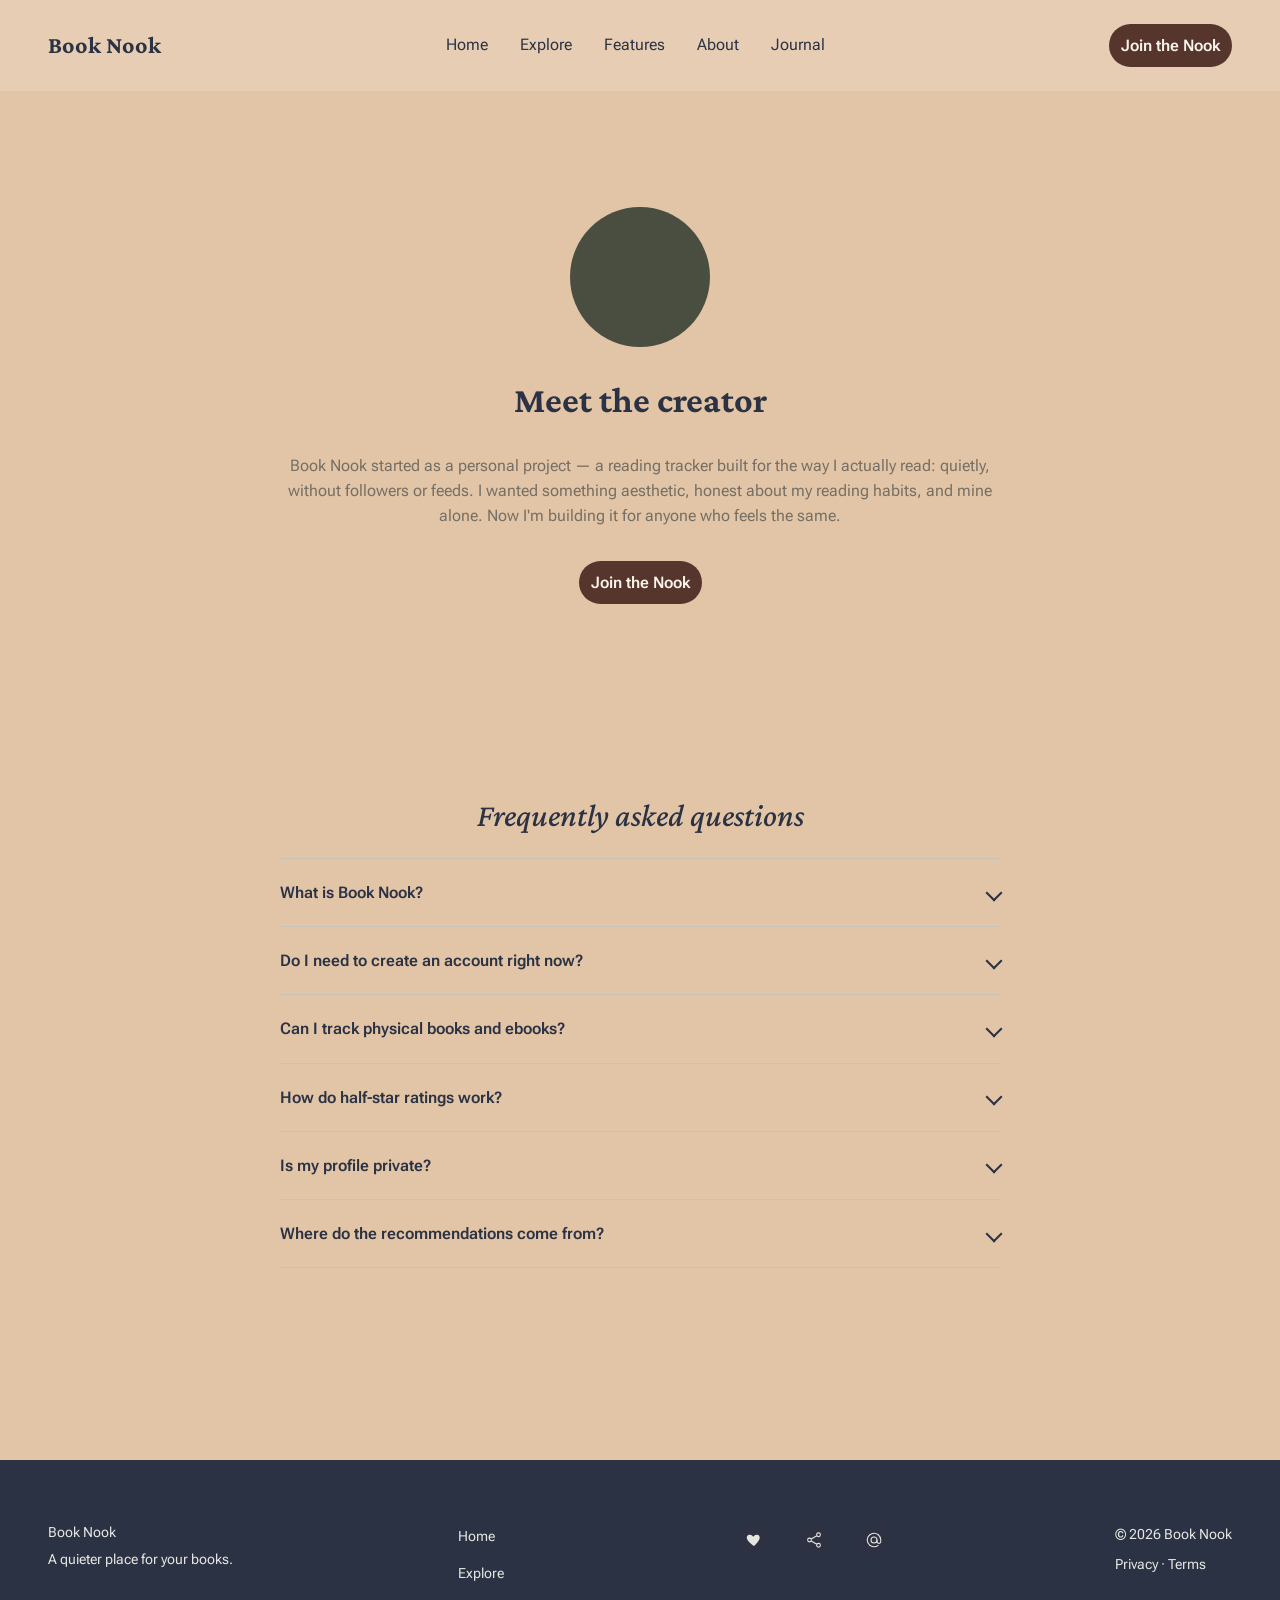
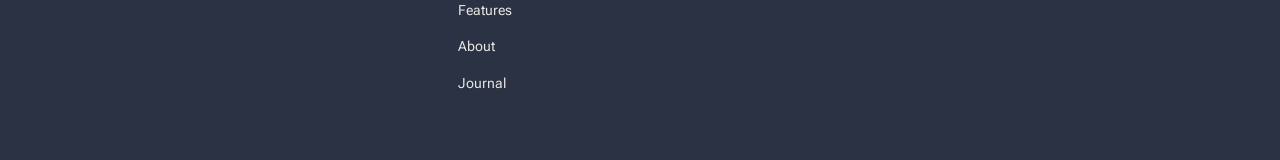
==== about.html @ 76930f0f "PEC 5: FAQ accordion on About page Single-open accordion (role via aria-expanded/aria-controls, togg" ====
<!DOCTYPE html>
<html lang="en">
<head>
    <meta charset="UTF-8">
    <meta name="viewport" content="width=device-width, initial-scale=1.0">
    <title>About | Book Nook</title>
    <meta name="description" content="Meet the creator behind Book Nook — a quiet, honest reading tracker built for readers who want their shelf without the followers or feeds.">
    <link rel="icon" href="assets/favicon-32.png" sizes="32x32" type="image/png">
    <link rel="icon" href="assets/favicon-16.png" sizes="16x16" type="image/png">
    <link rel="icon" href="assets/favicon.svg" type="image/svg+xml">
    <link rel="apple-touch-icon" href="assets/apple-touch-icon.png">
    <meta property="og:title" content="About">
    <meta property="og:description" content="Meet the creator behind Book Nook — a quiet, honest reading tracker built for readers who want their shelf without the followers or feeds.">
    <meta property="og:image" content="https://book-nook.example/assets/og-image.png">
    <meta property="og:url" content="https://book-nook.example/about.html">
    <meta property="og:type" content="website">
    <meta property="og:site_name" content="Book Nook">
    <meta name="twitter:card" content="summary_large_image">
    <link rel="preconnect" href="https://fonts.googleapis.com">
    <link rel="preconnect" href="https://fonts.gstatic.com" crossorigin>
    <link href="https://fonts.googleapis.com/css2?family=Crimson+Pro:ital,wght@0,200..900;1,200..900&family=Roboto+Flex:opsz,wght,XOPQ,XTRA,YOPQ,YTDE,YTFI,YTLC,YTUC@8..144,100..1000,96,468,79,-203,738,514,712&display=swap" rel="stylesheet">
    <link rel="stylesheet" href="css/variables.css">
    <link rel="stylesheet" href="css/base.css">
    <link rel="stylesheet" href="css/components.css">
    <link rel="stylesheet" href="css/layout.css">

</head>
<body>
    <header>
        <nav class="header__nav">
            <a href="index.html" class="logo">Book Nook</a>
            <ul class="nav__links" id="nav-links">
                <li><a href="index.html">Home</a></li>
                <li><a href="explore.html">Explore</a></li>
                <li><a href="features.html">Features</a></li>
                <li><a href="about.html">About</a></li>
                <li><a href="journal.html">Journal</a></li>
            </ul>
            <a href="waitlist.html" class="btn btn--primary">Join the Nook</a>
            <button class="nav__toggle" id="nav-toggle" aria-label="Toggle navigation menu" aria-expanded="false" aria-controls="nav-links"></button>
        </nav>
    </header>
    <main>
        <section class="page-section meet-creator">
            <div class="meet-creator__photo"></div>
            <h1 class="meet-creator__heading">Meet the creator</h1>
            <p class="meet-creator__bio">Book Nook started as a personal project — a reading tracker built for the way I actually read: quietly, without followers or feeds. I wanted something aesthetic, honest about my reading habits, and mine alone. Now I'm building it for anyone who feels the same.</p>
            <a href="waitlist.html" class="btn btn--primary">Join the Nook</a>
        </section>

        <section class="page-section faq" aria-labelledby="faq-heading">
            <h2 id="faq-heading" class="faq__heading">Frequently asked questions</h2>
            <div class="faq__list">
                <div class="faq__item">
                    <h3>
                        <button type="button" class="faq__question" id="faq-q1" aria-expanded="false" aria-controls="faq-a1">
                            <span>What is Book Nook?</span>
                            <span class="faq__icon" aria-hidden="true"></span>
                        </button>
                    </h3>
                    <div class="faq__answer" id="faq-a1" role="region" aria-labelledby="faq-q1" hidden>
                        <p>A quiet reading tracker &mdash; a private space to log what you're reading, rate it, and see your habits over time, without followers, feeds, or algorithmic pressure.</p>
                    </div>
                </div>
                <div class="faq__item">
                    <h3>
                        <button type="button" class="faq__question" id="faq-q2" aria-expanded="false" aria-controls="faq-a2">
                            <span>Do I need to create an account right now?</span>
                            <span class="faq__icon" aria-hidden="true"></span>
                        </button>
                    </h3>
                    <div class="faq__answer" id="faq-a2" role="region" aria-labelledby="faq-q2" hidden>
                        <p>Not yet. Book Nook is in early access &mdash; join the waitlist and we'll email you as soon as your spot opens up.</p>
                    </div>
                </div>
                <div class="faq__item">
                    <h3>
                        <button type="button" class="faq__question" id="faq-q3" aria-expanded="false" aria-controls="faq-a3">
                            <span>Can I track physical books and ebooks?</span>
                            <span class="faq__icon" aria-hidden="true"></span>
                        </button>
                    </h3>
                    <div class="faq__answer" id="faq-a3" role="region" aria-labelledby="faq-q3" hidden>
                        <p>Yes. Log anything you're reading &mdash; physical, ebook, or audiobook &mdash; and Book Nook tracks it the same way, with genre breakdowns and visualizations as you go.</p>
                    </div>
                </div>
                <div class="faq__item">
                    <h3>
                        <button type="button" class="faq__question" id="faq-q4" aria-expanded="false" aria-controls="faq-a4">
                            <span>How do half-star ratings work?</span>
                            <span class="faq__icon" aria-hidden="true"></span>
                        </button>
                    </h3>
                    <div class="faq__answer" id="faq-a4" role="region" aria-labelledby="faq-q4" hidden>
                        <p>Instead of rounding a 3.5-star read up or down, Book Nook lets you rate in half-star increments, so your ratings actually reflect how you felt about a book.</p>
                    </div>
                </div>
                <div class="faq__item">
                    <h3>
                        <button type="button" class="faq__question" id="faq-q5" aria-expanded="false" aria-controls="faq-a5">
                            <span>Is my profile private?</span>
                            <span class="faq__icon" aria-hidden="true"></span>
                        </button>
                    </h3>
                    <div class="faq__answer" id="faq-a5" role="region" aria-labelledby="faq-q5" hidden>
                        <p>Yes. Anonymous profiles are the default &mdash; your shelf is yours to keep or share, never public by default.</p>
                    </div>
                </div>
                <div class="faq__item">
                    <h3>
                        <button type="button" class="faq__question" id="faq-q6" aria-expanded="false" aria-controls="faq-a6">
                            <span>Where do the recommendations come from?</span>
                            <span class="faq__icon" aria-hidden="true"></span>
                        </button>
                    </h3>
                    <div class="faq__answer" id="faq-a6" role="region" aria-labelledby="faq-q6" hidden>
                        <p>From your own ratings and genre history, not trending lists or what your friends are reading.</p>
                    </div>
                </div>
            </div>
        </section>
    </main>
    <footer>
        <div class="footer__inner">
        <div class="footer__about">
            <p class="footer__about-title">Book Nook</p>
            <p>A quieter place for your books.</p>
        </div>
        <div class="footer__links">
            <p><a href="index.html">Home</a></p>
            <p><a href="explore.html">Explore</a></p>
            <p><a href="features.html">Features</a></p>
            <p><a href="about.html">About</a></p>
            <p><a href="journal.html">Journal</a></p>
        </div>
        <div class="footer__social">
            <a href="#" class="footer__social-icon footer__social-icon--heart" aria-label="Book Nook on social media"></a>
            <a href="#" class="footer__social-icon footer__social-icon--share" aria-label="Share Book Nook"></a>
            <a href="#" class="footer__social-icon footer__social-icon--at" aria-label="Contact Book Nook"></a>
        </div>
        <div class="footer__legal">
            <p>&copy; 2026 Book Nook</p>
            <p>Privacy &middot; Terms</p>
        </div>
        </div>
    </footer>

    <script src="js/main.js"></script>
</body>
</html>
---- css/variables.css ----
:root {
  /* Book Nook color system */
  --color-dominant: #2A3244;   /* Dress Blues - text / nav / headers / thin banners */
  --color-background: #E2C4A6; /* Apricot Illusion — page background */
  --color-surface: #FBF4EA;    /* Bone — cards / elevated surfaces */
  --color-accent-1: #56352D;   /* Chocolate Fondant — CTA / links / secondary+tertiary buttons */
  --color-gold: #FFC233;       /* Gold — ratings/stars only, never on backgrounds directly */

  /* Header & footer */
  --color-surface-20: rgba(251, 244, 234, 0.2); /* Bone @ 20% — translucent header background over the page */
  --color-aux8: #C8C3BA;                        /* header bottom border */
  --color-aux10: #E6E6E1;                       /* light text + icon color, used only on the dark footer background */

  /* Neutrals & tints (new, for book-card / feature-block) */
  --color-surface-60: rgba(251, 244, 234, 0.6); /* Bone @ 60% opacity */
  --color-aux4: #4A4E41;                        /* book cover placeholder */
  --color-text-muted: #70746B;                  /* muted text — book-card author + feature-block body */
  --color-highlight-body: #756F65;              /* Figma variable "aux4" (type b collection) — NOT the same as --color-aux4 below despite the name collision; used for .highlight card body text and muted body copy under page-intro headings (hero, features-intro, etc.) */

  /* Button system */
  --color-primary-default: var(--color-accent-1);   /* Accent 1 100% — Primary default fill */
  --color-accent-1-80: rgba(86, 53, 45, 0.8);        /* Accent 1 @ 80% — Primary hover fill / Tertiary hover text */
  --color-disabled-fill: #CACCC6;                    /* aux9 — disabled fill, all variants */
  --color-disabled-text: #938C81;                    /* aux5 — disabled text, all variants */
  --color-primary-active: rgba(42, 50, 68, 0.8);     /* Dominant @ 80% — Primary active fill */
  --color-secondary-active: rgba(42, 50, 68, 0.2);   /* Dominant @ 20% — Secondary active tint */
  --color-secondary-hover: rgba(86, 53, 45, 0.1);    /* Accent 1 @ 10% — Secondary hover tint */
  --color-secondary-disabled: #B8B4AD;               /* aux7 — Secondary disabled border; also reused for the waitlist email-input border and the confirmation ticket's dashed divider */

  /* Status colors (PEC 5) — checked against both Apricot (#E2C4A6) and
     Bone (#FBF4EA), the two surfaces error/success text can appear on.
     Both clear 4.5:1 body-text contrast. */
  --color-error: #8a2f1c;   /* 5.06:1 on Apricot, 7.67:1 on Bone */
  --color-success: #2f5d3a; /* 4.61:1 on Apricot, 7.00:1 on Bone */

  /* Typography — Font families */
  --font-heading: 'Crimson Pro', serif;
  --font-body: 'Roboto Flex', sans-serif;

  /* Typography — Font sizes (converted to rem: 16px base) */
  --fs-h1: 2.25rem;   /* 36px */
  --fs-h2: 2rem;      /* 32px */
  --fs-h3: 1.5rem;    /* 24px */
  --fs-h4: 1.25rem;   /* 20px */
  --fs-body-1: 1rem;  /* 16px */
  --fs-body-2: 1rem;  /* 16px */

  /* Typography — Font weights */
  --fw-bold: 700;      /* H1, H3 */
  --fw-extrabold: 800; /* H4 */
  --fw-medium: 500;    /* H2 (italic) */
  --fw-regular: 400;   /* Body 1 */
  --fw-semibold: 600;  /* Body 2 */

  /* Typography — Line heights (unitless) */
  --lh-display: 1.2;
  --lh-body: 1.55;

  /* Spacing tokens (based on 4px/8px grid) */
  --space-xxs: 0.25rem;  /* 4px */
  --space-xs: 0.5rem;    /* 8px */
  --space-sm: 0.75rem;   /* 12px */
  --space-base: 1rem;    /* 16px */
  --space-sm-plus: 1.25rem; /* 20px */
  --space-md: 1.5rem;    /* 24px */
  --space-md-plus: 1.75rem; /* 28px */
  --space-lg-sm: 2rem;   /* 32px */
  --space-lg-offset: 2.5rem; /* 40px */
  --space-lg: 3rem;      /* 48px */
  --space-lg-plus: 3.5rem; /* 56px */
  --space-xl-sm: 4rem;   /* 64px */
  --space-xl: 6rem;      /* 96px */
  --space-xxl: 8rem;     /* 128px */

  /* Sticky header's rendered height, for scroll-margin-top on anchor targets
     (Features page). Header's vertical padding is a constant 2x1.5rem
     everywhere; the tallest content row is the "Join the Nook" button on
     desktop/tablet (~88px) vs. the hamburger icon on mobile (~80px) --
     rounded up to the larger case so mobile gets a few harmless extra px
     of margin instead of any risk of a heading landing under the header. */
  --header-height: 5.625rem; /* 90px */

  /* Font sizes for specific use cases (not part of the heading/body scale) */
  --fs-small: 0.875rem;  /* 14px — used in footer, queue badge */
  --fs-micro: 0.8125rem; /* 13px — confirmation code */

  /* Effects */
  --shadow-card: 0 0.5rem 0.75rem rgba(0, 0, 0, 0.14); /* book-card drop shadow */
  --color-overlay-scrim: rgba(0, 0, 0, 0.2); /* mobile nav dropdown backdrop */

  /* Border radius scale — these were used throughout components.css via
     var(--radius-*) but never actually defined here, so every one of
     those elements was rendering with 0 border-radius (square corners)
     instead of rounded. Values recovered from the original px scale
     (8/10/12/16/24px) noted in the corrections checklist and confirmed
     against the .highlights build notes (10px icon, 12px card). */
  --radius-sm: 0.5rem;   /* 8px — book-card__cover */
  --radius-base: 0.625rem; /* 10px — highlight icon */
  --radius-md: 0.75rem;  /* 12px — book-card, highlight card */
  --radius-lg: 1.5rem;   /* 24px — buttons, feature-block image, ticket */
}
---- css/base.css ----
/* Smooth-scrolls to #anchor targets (Features page nav buttons) instead of
   jumping instantly. Left unconditional rather than guarded behind
   prefers-reduced-motion -- same deliberate decision as skipping the
   reduced-motion reset in Phase 0. */
html {
  scroll-behavior: smooth;
}

* {
  box-sizing: border-box; /* padding + border count INSIDE the width you set, not added on top */
  margin: 0;
  padding: 0;
}

/* strip the browser's default bullet + indentation */
ul {
  list-style: none;
}

/* Links inherit color/font instead of the browser default */
a {
  color: inherit;
  text-decoration: none;
}

/* <button> elements (nav__toggle, Join the Nook, mood chips,
   book ratings) lose their native OS chrome */
button {
  font: inherit;
  color: inherit;
  background: none;
  border: none;
  cursor: pointer;
}

/* Images never overflow their container */
img {
  max-width: 100%;
  display: block;
}

/* Visually hides an element while keeping it readable to screen readers —
   used for form <label>s that Figma shows only as an input placeholder. */
.sr-only {
  position: absolute;
  width: 0.0625rem;
  height: 0.0625rem;
  padding: 0;
  margin: -0.0625rem;
  overflow: hidden;
  clip: rect(0, 0, 0, 0);
  white-space: nowrap;
  border: 0;
}

/* BODY DEFAULTS
   Sets the page-wide font, colors, and line
   spacing that everything else inherits */
body {
  font-family: var(--font-body);
  background-color: var(--color-background);
  color: var(--color-dominant);
  line-height: var(--lh-body);
}

/* TYPE SCALE - headings
   Crimson Pro across all headings, with each
   level's own size/weight from variables.css */
h1, h2, h3, h4 {
  font-family: var(--font-heading);
  line-height: var(--lh-display);
}

h1 {
  /* clamp() scales smoothly with viewport instead of jumping at a
     breakpoint: 1.75rem floor on small phones, var(--fs-h1) (2.25rem)
     ceiling from ~720px up, linear in between via 5vw. */
  font-size: clamp(1.75rem, 5vw, var(--fs-h1));
  font-weight: var(--fw-bold);
}

h2 {
  font-size: clamp(1.5rem, 4.5vw, var(--fs-h2));
  font-weight: var(--fw-medium);
  font-style: italic;
}

h3 {
  font-size: var(--fs-h3);
  font-weight: var(--fw-bold);
}

h4 {
  font-size: var(--fs-h4);
  font-weight: var(--fw-extrabold);
}

/* TYPE SCALE - body text  */
p {
  font-size: var(--fs-body-1);
  font-weight: var(--fw-regular);
}
---- css/components.css ----
/*
   BUTTON SYSTEM
   Three variants — primary, secondary, tertiary — each with 5 states:
   default, hover, active, focus-visible, disabled */

.btn {
  display: inline-flex; /* button only takes up as much horizontal space as its content needs, instead of stretching */
  align-items: center;
  justify-content: center;
  padding: 0.625rem;
  border-radius: var(--radius-lg);
  border: 2px solid transparent; /* button's total size doesn't change drastically */
  font-family: var(--font-body);
  font-size: var(--fs-body-2);
  font-weight: var(--fw-semibold);
  line-height: normal;
  cursor: pointer;
  transition: background-color 0.15s ease, border-color 0.15s ease, color 0.15s ease; /* animate smoothly the state change of buttons */
  text-decoration: none;
  white-space: nowrap;
}

.btn--primary {
  background-color: var(--color-primary-default);
  color: var(--color-surface);
}

.btn--primary:hover {
  background-color: var(--color-accent-1-80);
}

.btn--primary:active {
  background-color: var(--color-primary-active);
  border-width: 0.1875rem;
  border-color: var(--color-dominant);
}

.btn--primary:focus-visible {
  background-color: var(--color-primary-default);
  border-width: 0.1875rem;
  border-color: var(--color-dominant);
  outline: none;
}

.btn--primary:disabled,
.btn--primary[aria-disabled="true"] {
  background-color: var(--color-disabled-fill);
  color: var(--color-disabled-text);
  cursor: not-allowed;
}

.btn--secondary {
  background-color: transparent;
  border-color: var(--color-accent-1);
  color: var(--color-accent-1);
}

.btn--secondary:hover {
  background-color: var(--color-secondary-hover);
  border-color: var(--color-accent-1);
}

.btn--secondary:active {
  background-color: var(--color-secondary-active);
  border-color: var(--color-dominant);
  color: var(--color-dominant);
}

.btn--secondary:focus-visible {
  background-color: transparent;
  border-width: 0.1875rem;
  border-color: var(--color-dominant);
  outline: none;
}

.btn--secondary:disabled,
.btn--secondary[aria-disabled="true"] {
  background-color: transparent;
  border-color: var(--color-secondary-disabled);
  color: var(--color-disabled-text);
  cursor: not-allowed;
}

.btn--tertiary {
  background-color: transparent;
  border-color: transparent;
  color: var(--color-accent-1);
  text-decoration: none;
}

.btn--tertiary:hover {
  color: var(--color-accent-1-80);
  text-decoration: underline;
}

.btn--tertiary:active {
  color: var(--color-dominant);
  text-decoration: none;
}

.btn--tertiary:focus-visible {
  border-width: 0.1875rem;
  border-color: var(--color-dominant);
  color: var(--color-dominant);
  outline: none;
}

.btn--tertiary:disabled,
.btn--tertiary[aria-disabled="true"] {
  color: var(--color-disabled-text);
  cursor: not-allowed;
}

/* BOOK CARD
   Reused as-is on Home's Popular Books row and all three
   Explore rows — cover, title, author, star rating. */

.book-card {
  display: flex;
  flex-direction: column;
  align-items: center;
  gap: var(--space-sm);
  width: 100%;
  max-width: 18.75rem; /* corrected 2026-09-20 — was a 200px placeholder; the real Figma Book Card is 300px (18.75rem) wide */
  padding: var(--space-base);
  background-color: var(--color-surface-60);
  border-radius: var(--radius-md);
  box-shadow: var(--shadow-card);
}

/* Same specificity fix as .confirmation-panel[hidden] / .signup__panel[hidden]:
   a bare [hidden] loses to this class's display:flex rule on its own, so the
   attribute is combined with the class to win the tie. */
.book-card[hidden] {
  display: none;
}

.book-card__cover {
  width: 100%;
  aspect-ratio: 2 / 3; /* standard book-cover proportions; the real covers are ~0.63-0.66 width:height, so this crops almost nothing */
  border-radius: var(--radius-sm);
  background-color: var(--color-aux4);
  overflow: hidden;
}

.book-card__cover img {
  width: 100%;
  height: 100%;
  object-fit: cover;
  display: block;
}

.book-card__title {
  font-family: var(--font-body);
  font-size: var(--fs-body-1);
  font-weight: var(--fw-semibold);
  line-height: 1.375;
  color: var(--color-dominant);
  text-align: center;
  width: 100%;
}

.book-card__author {
  font-family: var(--font-body);
  font-size: var(--fs-small);
  font-weight: var(--fw-regular);
  line-height: 1.25;
  color: var(--color-text-muted);
  text-align: center;
  width: 100%;
}

.book-card__rating {
  display: flex;
  gap: 0.1875rem;
}

.star {
  display: inline-block;
  width: 1.375rem;
  height: 1.3125rem;
  background-repeat: no-repeat;
  background-size: 1.375rem 1.3125rem;
}

.star--full {
  background-image: url("../assets/icons/star.svg");
}

.star--half {
  background-image: url("../assets/icons/half_star.svg");
}

.star--empty {
  background-image: url("../assets/icons/empty_star.svg");
}

/* FEATURE BLOCK
   Features page only — 4 full-width instances that alternate
   image-left/text-right, then text-left/image-right. Markup
   order never changes; feature-block--reverse (on blocks 2 & 4
   in features.html) flips the visual order purely in CSS. */

.feature-block {
  display: flex;
  align-items: center;
  justify-content: space-between;
  padding: var(--space-lg);
  scroll-margin-top: var(--header-height); /* keeps the heading clear of the
    sticky header when an anchor-button jump lands here */
}

.feature-block--reverse {
  flex-direction: row-reverse;
}

.feature-block__media {
  background-color: var(--color-disabled-text);
  border-radius: var(--radius-lg);
  aspect-ratio: 14 / 9;
  flex: 1 1 0;
  max-width: 35rem;
  background-repeat: no-repeat;
  background-position: center;
  background-size: 6rem 6rem;
}

/* Placeholder illustrations, matched to each block's position in
   features.html (order: Genre Tracking, Half-Star Ratings, Anonymous
   Profiles, Recommendations) — not final art, see icon note above */
#genre-tracking .feature-block__media { background-image: url("../assets/icons/feature-genre-tracking.svg"); }
#half-star-ratings .feature-block__media { background-image: url("../assets/icons/feature-half-star.svg"); }
#anonymous-profiles .feature-block__media { background-image: url("../assets/icons/feature-anonymous.svg"); }
#recommendations .feature-block__media { background-image: url("../assets/icons/feature-recommendations.svg"); }

.feature-block__text {
  display: flex;
  flex-direction: column;
  justify-content: center;
  gap: var(--space-base);
  flex: 1 1 0;
  max-width: 35rem;
}

.feature-block__text p {
  color: var(--color-text-muted);
}


/* HIGHLIGHTS
   Home only — "What makes Book Nook different" heading + 4
   feature-card-compact cards, laid out as a 4-column grid matching
   the live Figma feature-cards-section/feature-cards-row exactly
   (318px cards, 24px column gap, 32px row gap, Surface@20% fill,
   48px Accent-1 icon placeholder, 12px radius). */

.highlights {
  display: grid;
  grid-template-columns: repeat(4, 1fr);
  column-gap: var(--space-md);
  row-gap: var(--space-lg-sm);
}

.highlights__heading {
  grid-column: 1 / -1;
  font-size: var(--fs-h3);
  font-weight: var(--fw-bold);
  font-style: normal; /* base.css makes h2 italic + 32px by default — Figma's heading here is 24px, bold, not italic */
  text-align: center;
}

.highlight {
  display: flex;
  flex-direction: column;
  gap: var(--space-sm);
  padding: var(--space-md) 1.25rem;
  background-color: var(--color-surface-20);
  border-radius: var(--radius-md);
  min-width: 0; /* grid items default to min-width:auto, which refuses to
                   shrink below the content's intrinsic width — with real
                   text inside, whichever card's content is widest forces
                   its whole column past its 1fr share, causing uneven
                   column widths and horizontal overflow of the grid */
}

.highlight__icon {
  width: 3rem;
  height: 3rem;
  border-radius: var(--radius-base);
  background-color: var(--color-accent-1);
  background-repeat: no-repeat;
  background-position: center;
  background-size: 1.5rem 1.5rem;
}

/* Placeholder line-icons (simple stand-ins, not final art) — see
   Nicolle's 2026-09-26 decision to defer real assets */
.highlight__icon--half-star   { background-image: url("../assets/icons/icon-half-star.svg"); }
.highlight__icon--anonymous   { background-image: url("../assets/icons/icon-anonymous.svg"); }
.highlight__icon--genre-tracking { background-image: url("../assets/icons/icon-genre-tracking.svg"); }
.highlight__icon--recommendations { background-image: url("../assets/icons/icon-recommendations.svg"); }

.highlight__body {
  display: flex;
  flex-direction: column;
  gap: var(--space-sm);
}

.highlight__title {
  font-family: var(--font-body);
  font-size: var(--fs-body-1);
  font-weight: var(--fw-semibold);
  font-style: normal;
  line-height: 1.375;
  color: var(--color-dominant);
}

.highlight__text {
  font-size: var(--fs-small);
  line-height: 1.25;
  color: var(--color-highlight-body);
}

/* MOOD CHIP
   Explore page only — a filter chip that behaves like a button
   (default / hover / focus / selected). "Cozy" carries .is-selected
   by default to match Figma's pre-selected state; PEC5 will move that
   class on click. */

.mood-chip {
  display: inline-flex;
  align-items: center;
  justify-content: center;
  padding: 0.625rem 1.125rem;
  border-radius: 50%;
  border: 2px solid transparent;
  background-color: var(--color-secondary-hover);
  color: var(--color-accent-1);
  font-family: var(--font-body);
  font-size: var(--fs-small);
  font-weight: var(--fw-semibold);
  line-height: 1.25;
  cursor: pointer;
  transition: background-color 0.15s ease, color 0.15s ease, border-color 0.15s ease;
}

.mood-chip:hover {
  background-color: var(--color-accent-1-80);
  color: var(--color-surface);
}

.mood-chip:focus-visible {
  outline: none;
  border-color: var(--color-dominant);
}

.mood-chip.is-selected {
  background-color: var(--color-accent-1);
  color: var(--color-surface);
}
---- css/layout.css ----
/* CONTAINER */

.page-section { /* only ever touches top-level page sections */
  width: 100%; /* explicit definite width — without this, the auto side margins below disable
                  flex stretch on this item, .popular's width goes indefinite, and .book-row's
                  grid-template-columns: repeat(auto-fill, ...) collapses to a single column */
  max-width: 90rem;
  margin: 0 auto;
  padding: 0 var(--space-lg);
}


/* HOME HERO INTRO
   Matches Figma's "hero" node — vertical stack, centered, with its own
   breathing room since it's the first section on the page (main's 96px
   gap only applies BETWEEN sections, not above the first one). */

.intro {
  display: flex;
  flex-direction: column;
  align-items: center;
  gap: var(--space-md);
  max-width: 60rem;
  margin: 0 auto;
  padding: var(--space-xl) 0;
  text-align: center;
}

.intro__subtitle {
  color: var(--color-highlight-body);
}

/* FEATURES PAGE INTRO
   Matches Figma's "page-intro" node — same centered-stack pattern as
   .intro, but 32px gap and top padding only (the feature blocks below
   provide their own spacing). */

.features-intro {
  display: flex;
  flex-direction: column;
  align-items: center;
  gap: var(--space-lg-sm);
  max-width: 60rem;
  margin: 0 auto;
  padding-top: var(--space-xl);
  text-align: center;
}

/* FEATURES ANCHOR BUTTONS
   Matches Figma's "anchor-nav" — a row of links, not pill buttons.
   Centered automatically because .features-intro (above) centers its
   flex children, and this div shrinks to fit its own content width. */

.anchor-buttons {
  display: flex;
  justify-content: center;
  gap: var(--space-md-plus);
  flex-wrap: wrap;
  position: sticky;
  top: var(--header-height);
  z-index: 90; /* below the header's 100, so header always wins if they ever overlap during the dock transition */
  transition: transform 250ms ease; /* same speed as header--hidden, so the two bars move as one unit */
  padding-block: var(--space-sm) var(--space-md);
  background-color: var(--color-surface-20);
  backdrop-filter: blur(0.33125rem);
  -webkit-backdrop-filter: blur(0.33125rem);
}

/* Toggled by initHeaderScroll() in main.js in step with header--hidden --
   slides the nav up to close the gap left where the header used to be,
   instead of leaving empty space above it. Desktop widths only, since
   the header itself never hides on mobile. */
.anchor-buttons.is-docked {
  transform: translateY(calc(-1 * var(--header-height)));
}

/* Figma sizes these links at 14px, not the button system's standard
   16px (--fs-body-2). .anchor-button is already a class directly on each
   link (see features.html), so this targets it directly instead of the
   .anchor-buttons .btn--tertiary descendant selector — same effect,
   lower specificity, no risk of overriding .btn--tertiary elsewhere. */
.anchor-button {
  font-size: var(--fs-small);
}

/* Marks whichever feature-block is on screen, per initAnchorNav()'s
   IntersectionObserver. Same filled-pill treatment as .mood-chip.is-selected
   for a consistent "this one's active" language across the site. */
.anchor-button.is-active {
  background-color: var(--color-accent-1);
  color: var(--color-surface);
}

/* EXPLORE — MOOD-BASED BROWSE
   Matches Figma's "mood-based-browse" node — unlike the hero/features
   intros above, this section is left-aligned, not centered; only the
   text inside each mood-chip button is centered (see components.css). */

.mood-browse {
  display: flex;
  flex-direction: column;
  align-items: flex-start;
  gap: var(--space-md);
  padding-top: var(--space-xl);
}

.mood-browse__heading {
  font-size: var(--fs-h3);
  font-style: normal;
}

.mood-browse__list {
  display: flex;
  gap: var(--space-sm);
  flex-wrap: wrap;
}

.mood-browse__hint {
  font-size: var(--fs-small);
  color: var(--color-text-muted);
}

/* ABOUT PAGE
   Matches Figma's "about-content" node — centered single column:
   photo, heading, body copy, CTA — capped narrower than the hero
   sections since this is a single block of prose, not a two-line intro. */

.meet-creator {
  display: flex;
  flex-direction: column;
  align-items: center;
  gap: var(--space-lg-sm);
  max-width: 45rem;
  margin: 0 auto;
  padding: var(--space-xl) 0;
  text-align: center;
}

.meet-creator__heading {
  font-weight: var(--fw-bold);
  font-style: normal; /* base.css makes h2 italic by default — this heading isn't */
}

.meet-creator__bio {
  color: var(--color-highlight-body);
}

.meet-creator__photo {
  width: 8.75rem;
  height: 8.75rem;
  border-radius: 50%;
  background-color: var(--color-aux4);
}

/* ABOUT PAGE — FAQ
   Single-open accordion under the creator bio. Left-aligned unlike
   .meet-creator above it, since this is a list of Q&A pairs, not a
   centered block of prose. No open/close transition — matches the
   deliberate call (Phase 0) to skip a global prefers-reduced-motion
   reset rather than adding one animated component that's the only
   one covered by it. */

.faq {
  display: flex;
  flex-direction: column;
  gap: var(--space-md);
  max-width: 45rem;
  margin: 0 auto;
  padding: 0 0 var(--space-xxl);
}

.faq__heading {
  text-align: center;
}

.faq__list {
  display: flex;
  flex-direction: column;
  border-top: 1px solid var(--color-aux8);
}

.faq__item {
  border-bottom: 1px solid var(--color-aux8);
}

.faq__question {
  display: flex;
  align-items: center;
  justify-content: space-between;
  gap: var(--space-sm);
  width: 100%;
  padding: var(--space-md) 0;
  text-align: left;
  font-family: var(--font-body);
  font-size: var(--fs-body-1);
  font-weight: var(--fw-semibold);
  color: var(--color-dominant);
}

.faq__question:focus-visible {
  outline: 2px solid var(--color-dominant);
  outline-offset: 2px;
}

.faq__icon {
  flex-shrink: 0;
  width: 0.75rem;
  height: 0.75rem;
  border-right: 2px solid currentColor;
  border-bottom: 2px solid currentColor;
  transform: rotate(45deg); /* closed: chevron pointing down */
}

.faq__question[aria-expanded="true"] .faq__icon {
  transform: rotate(-135deg); /* open: chevron pointing up */
}

.faq__answer {
  padding: 0 0 var(--space-md);
  color: var(--color-highlight-body);
}

/* WAITLIST — SIGN-UP
   Matches Figma's "waitlist-hero" node. */

.signup__panel {
  display: flex;
  flex-direction: column;
  align-items: center;
  gap: var(--space-md);
  max-width: 45rem;
  margin: 0 auto;
  padding: var(--space-xxl) 0;
  text-align: center;
}

/* Same specificity fix as .confirmation-panel[hidden] below: a bare
   [hidden] loses to this class's display:flex on its own. */
.signup__panel[hidden] {
  display: none;
}

.signup__subtitle {
  color: var(--color-highlight-body);
}

.signup__form {
  display: flex;
  align-items: center;
  gap: var(--space-sm);
}

.signup__field {
  display: flex;
  flex-direction: column;
  gap: var(--space-xxs);
}

.signup__input {
  width: 20rem;
  height: 3.5rem;
  padding: 0 var(--space-sm-plus);
  border-radius: 1rem;
  border: 1.5px solid var(--color-secondary-disabled);
  background-color: var(--color-surface);
  font-family: var(--font-body);
  font-size: var(--fs-body-1);
  color: var(--color-dominant);
}

.signup__input::placeholder {
  color: var(--color-highlight-body);
}

.signup__input:focus-visible {
  outline: none;
  border-width: 2px;
  border-color: var(--color-dominant);
}

.signup__input.is-invalid {
  border-color: var(--color-error);
}

.signup__input.is-valid {
  border-color: var(--color-success);
}

.signup__error {
  font-size: var(--fs-small);
  color: var(--color-error);
  text-align: left;
}

/* Collapses to nothing when JS clears the error text, instead of
   leaving an empty paragraph's line-height as a gap under the input. */
.signup__error:empty {
  display: none;
}

/* WAITLIST — CONFIRMATION
   Matches Figma's "ticket-panel" node. Currently a second section on the
   same page as sign-up (see design decision logged 2026-09-21) — PEC5
   will toggle which of the two is visible via JS, no page navigation. */

.confirmation-panel {
  display: flex;
  justify-content: center;
  padding: var(--space-xl) 0;
}

/* [hidden] on its own loses to the .confirmation-panel display:flex rule
   above — same specificity, and author CSS always beats the browser's
   built-in [hidden] { display: none } rule in a tie. Combining the
   attribute with the class (.confirmation-panel[hidden]) makes this
   selector more specific, so it wins and actually hides the section. */
.confirmation-panel[hidden] {
  display: none;
}

.ticket {
  display: flex;
  flex-direction: column;
  align-items: center;
  gap: var(--space-md);
  width: 30rem;
  padding: var(--space-lg) var(--space-lg-offset);
  background-color: var(--color-surface);
  border: 1px solid var(--color-dominant);
  border-radius: var(--radius-lg);
  text-align: center;
}

.ticket__heading {
  font-weight: var(--fw-bold);
  font-style: normal;
}

.ticket__subtitle {
  color: var(--color-highlight-body);
}

.queue-badge {
  display: inline-flex;
  padding: var(--space-xs) var(--space-base);
  border-radius: 50%;
  background-color: var(--color-secondary-hover);
  color: var(--color-accent-1);
  font-family: var(--font-body);
  font-size: var(--fs-small);
  font-weight: var(--fw-semibold);
}

.dashed-divider {
  width: 100%;
  border-top: 1px dashed var(--color-secondary-disabled);
}

.barcode {
  display: flex;
  gap: 0.125rem;
  height: 3rem;
}

.barcode__bar {
  width: 0.125rem;
  height: 100%;
  background-color: var(--color-dominant);
}

.barcode__bar:nth-child(4n+1) { width: 0.1875rem; }
.barcode__bar:nth-child(4n+2) { width: 0.0625rem; }
.barcode__bar:nth-child(4n+3) { width: 0.125rem; }
.barcode__bar:nth-child(4n)   { width: 0.25rem; }

.ticket__code {
  font-size: var(--fs-micro);
  color: var(--color-highlight-body);
}


/* Footer pinned to the bottom of the viewport on short pages
   (e.g. Waitlist Confirmation) */

body {
  display: flex;
  flex-direction: column;
  min-height: 100vh;
}

main {
  flex: 1;
}

/* HEADER
   Translucent, blurred bar */

header {
  position: sticky;
  top: 0;
  z-index: 100;
  transition: transform 250ms ease;
  padding: var(--space-md) var(--space-lg);
  background-color: var(--color-surface-20);
  backdrop-filter: blur(0.33125rem);
  -webkit-backdrop-filter: blur(0.33125rem); /* Safari requires the prefixed version */
  /*border-bottom: 1px solid var(--color-aux8);*/
}

/* Toggled by initHeaderScroll() in main.js, desktop widths only. */
.header--hidden {
  transform: translateY(-100%);
}

.header__nav {
  display: flex;
  align-items: center;
  justify-content: space-between;
  width: 100%; /* same fix as main > section: explicit width so the auto
                  margins below don't disable stretch and leave this
                  indefinite */
  max-width: 90rem;
  margin: 0 auto;
}

.logo {
  font-family: var(--font-heading);
  font-size: 1.5rem;
  font-weight: var(--fw-bold);
  line-height: 1.2;
  color: var(--color-dominant);
}

.nav__links {
  display: flex;
  align-items: center;
  gap: var(--space-lg-sm);
  font-size: var(--fs-body-1);
  font-weight: var(--fw-regular);
  color: var(--color-dominant);
}

.nav__toggle {
  display: none; /* hidden by default — shown at mobile widths via the media query below */
}

/* FOOTER
   Dark 4-column bar: about/tagline — nav links — social — legal */

footer {
  padding: var(--space-xl-sm) var(--space-lg);
  background-color: var(--color-dominant);
  color: var(--color-aux10);
}

/* Background spans full width (footer above); this inner wrapper caps
   and centers the actual content at 90rem, matching main > section and
   header nav so footer columns align with the page content above them
   on screens wider than 1440px. */
.footer__inner {
  display: flex;
  align-items: flex-start;
  justify-content: space-between;
  width: 100%;
  max-width: 90rem;
  margin: 0 auto;
}

.footer__about,
.footer__legal {
  display: flex;
  flex-direction: column;
  gap: var(--space-xs);
}

.footer__about-title {
  font-family: var(--font-heading);
  font-size: 1.5rem;
  font-weight: var(--fw-bold);
  font-style: normal;
  line-height: 1.2;
}

.footer__about p,
.footer__links a,
.footer__legal p {
  font-family: var(--font-body);
  font-size: var(--fs-small);
  font-weight: var(--fw-regular);
}

.footer__links {
  display: flex;
  flex-direction: column;
  gap: var(--space-sm);
}

.footer__social {
  display: flex;
  align-items: center;
  gap: var(--space-md-plus);
}

.footer__social-icon {
  display: flex;
  align-items: center;
  justify-content: center;
  width: 2rem;
  height: 2rem;
  border-radius: 50%;
  background-color: var(--color-secondary-hover);
  background-repeat: no-repeat;
  background-position: center;
  background-size: 1.1rem 1.1rem;
}

/* Placeholder icons (not final art) — see Nicolle's 2026-09-26 decision */
.footer__social-icon--heart { background-image: url("../assets/icons/social-heart.svg"); }
.footer__social-icon--share { background-image: url("../assets/icons/social-share.svg"); }
.footer__social-icon--at    { background-image: url("../assets/icons/social-at.svg"); }


/* ==========================================================================
   SECTION RHYTHM
   96px of vertical breathing room between every top-level section on the
   page — matches the consistent gap Figma uses between Explore's
   mood-based-browse / recent-releases / popular-shelves / user-shelves-cta,
   and between Home's feature-cards-section / popular-books-section. */

main {
  display: flex;
  flex-direction: column;
  gap: var(--space-xl);
  padding-top: var(--space-sm-plus);
  padding-bottom: var(--space-xl-sm);
}

/* ==========================================================================
   EXPLORE / BOOK GRID
   Turns .book-row (Home's "Popular right now" row + all three Explore
   rows) into a responsive grid instead of a fixed layout. Cards are
   300px wide with 48px gaps, matching Figma's Book Row exactly — at
   the 1440px reference width that's 4 columns (4×300 + 3×48 = 1344px,
   the full container width). On narrower screens columns drop to 3,
   2, then 1 automatically — no media queries needed. */

.book-row {
  display: grid;
  width: 100%; /* explicit definite width — .mood-browse is display:flex with
                  align-items: flex-start, which shrink-wraps children instead of
                  stretching them; without this, .book-row has no definite width and
                  grid-template-columns: repeat(auto-fill, ...) collapses to 1 column,
                  same root cause as the main > section fix above but for a flex parent
                  instead of a margin:auto block parent. */
  grid-template-columns: repeat(auto-fill, minmax(18.75rem, 1fr));
  gap: var(--space-lg);
}

/* EXPLORE — RECENT RELEASES / POPULAR SHELVES
   Heading + book-row pattern, reused identically on Home's "Popular
   right now" section below. 24px gap between heading and row —
   corrected 2026-09-27 against the live Figma file (node 117:600/699):
   96px is the gap BETWEEN these sections (already handled by main's
   own 96px gap), not the internal heading-to-row spacing, which
   measures ~24px in Figma — same value .mood-browse already used. */

.recent-releases,
.popular-shelves,
.popular {
  display: flex;
  flex-direction: column;
  gap: var(--space-md); /* 24px */
}

/* EXPLORE — BUILD YOUR OWN SHELVES CTA
   Centered heading + paragraph + button, 20px gap, per Figma
   (Nicolle, 2026-09-26). */

.user-shelves-cta {
  display: flex;
  flex-direction: column;
  align-items: center;
  gap: var(--space-sm-plus); /* 20px */
  text-align: center;
}

/* FEATURES — BOTTOM CTA
   Button centered in the section, 240px side padding, per Figma
   (Nicolle, 2026-09-26). */

.cta {
  display: flex;
  flex-direction: column;
  align-items: center;
  gap: var(--space-md);
  text-align: center;
  padding: 0 15rem; /* 240px */
}

/* JOURNAL
   Blog-style listing -- heading, category filter, and a responsive grid
   of post cards. Structurally mirrors Explore's mood-based-browse
   section (heading, filter row, card grid). */

.journal {
  display: flex;
  flex-direction: column;
  align-items: flex-start;
  gap: var(--space-md);
  padding-top: var(--space-xl);
}

/* Single rounded bar with the active tab as a light pill inside it,
   per Nicolle's reference (2026-09-28) -- not individual chip buttons
   like .mood-chip. Centered independently of .journal's own
   left-aligned heading. */
.category-tabs {
  display: inline-flex;
  align-self: center;
  gap: var(--space-xs);
  padding: var(--space-xs);
  background-color: var(--color-dominant);
  border-radius: 999px;
  max-width: 100%; /* inline-flex otherwise sizes to its content and ignores
    the container, which is what pushed the page wide on narrow screens */
  overflow-x: auto; /* the bar itself scrolls sideways once its 5 tabs don't
    fit, instead of the whole page -- same pattern as category pills on
    Instagram/YouTube; keeps the reference's single-row pill shape intact
    at every width, per Nicolle's decision (2026-09-28) */
  -webkit-overflow-scrolling: touch;
}

.tab {
  display: inline-flex;
  align-items: center;
  justify-content: center;
  flex-shrink: 0; /* keeps each tab at its natural width inside the
    scrollable bar, instead of getting squeezed */
  white-space: nowrap;
  padding: 0.625rem 1.125rem;
  border-radius: 999px;
  border: none;
  background-color: transparent;
  color: var(--color-surface);
  font-family: var(--font-body);
  font-size: var(--fs-small);
  font-weight: var(--fw-semibold);
  cursor: pointer;
}

.tab:hover {
  background-color: rgba(251, 244, 234, 0.15); /* Bone @ 15% -- light tint against the dark bar */
}

.tab:focus-visible {
  outline: 2px solid var(--color-surface); /* the usual dominant-colored ring would be invisible here since dominant IS this bar's own background */
  outline-offset: 2px;
}

.tab.is-selected {
  background-color: var(--color-surface);
  color: var(--color-dominant);
}

.post-grid {
  display: grid;
  width: 100%; /* same auto-fill-collapse fix .book-row needed -- .journal is a flex parent with align-items: flex-start */
  /* min(18.75rem, 100%) instead of a bare 18.75rem -- self-adapts on narrow
     screens without a breakpoint override: once 100% of the available width
     is less than 300px, the column just becomes full-width (one post-card
     per row) instead of forcing a 300px-minimum track that overflows.
     Unlike .book-row's 320px fix, this reads as one column rather than two
     narrow ones, since post-card is text content, not a book cover. */
  grid-template-columns: repeat(auto-fill, minmax(min(18.75rem, 100%), 1fr));
  gap: var(--space-lg);
}

.post-card {
  display: flex;
  flex-direction: column;
  gap: var(--space-xs);
  padding: var(--space-base);
  background-color: var(--color-surface-60);
  border-radius: var(--radius-md);
  box-shadow: var(--shadow-card);
}

/* Same specificity fix as .book-card[hidden] and friends: a bare [hidden]
   loses to this class's own display:flex rule at equal specificity. */
.post-card[hidden] {
  display: none;
}

.post-card__category {
  font-family: var(--font-body);
  font-size: var(--fs-micro);
  font-weight: var(--fw-semibold);
  letter-spacing: 0.05em;
  text-transform: uppercase;
  color: var(--color-accent-1);
}

.post-card__title {
  font-family: var(--font-body);
  font-size: var(--fs-body-1);
  font-weight: var(--fw-semibold);
  line-height: 1.375;
  color: var(--color-dominant);
}

.post-card__date {
  font-family: var(--font-body);
  font-size: var(--fs-small);
  color: var(--color-text-muted);
}

/* HAMBURGER MENU & MOBILE NAVIGATION */

.nav__toggle {
  display: none;
  align-items: center;
  justify-content: center;
  width: 2rem;
  height: 2rem;
  background-image: url('../assets/icons/menu.svg');
  background-size: contain;
  cursor: pointer;
  padding: 0;
  border: none;
  background-repeat: no-repeat;
  background-position: center;
  background-color: transparent;
}

.nav__links {
  display: flex;
  align-items: center;
  gap: var(--space-lg-sm);
  font-size: var(--fs-body-1);
  font-weight: var(--fw-regular);
  color: var(--color-dominant);
}

body::before {
  content: '';
  position: fixed;
  top: 0;
  left: 0;
  right: 0;
  bottom: 0;
  background-color: var(--color-overlay-scrim);
  backdrop-filter: blur(0.25rem);
  -webkit-backdrop-filter: blur(0.25rem);
  z-index: 98;
  display: none;
}

body.is-nav-open::before {
  display: block;
}

/* ========================================================================== */
/* RESPONSIVE MEDIA QUERIES - MOBILE FIRST APPROACH */
/* ========================================================================== */

/* EXTRA SMALL PHONES (≤480px) */
@media (max-width: 480px) {
  .page-section {
    padding: 0 var(--space-md);
  }
  
  header {
    padding: var(--space-md) var(--space-md);
  }
  
  .logo {
    font-size: 1.125rem;
    line-height: 1.3;
  }
  
  main {
    gap: var(--space-md);
    padding-top: var(--space-sm);
    padding-bottom: var(--space-md);
  }
  
  .book-row {
    display: grid;
    width: 100%;
    /* 7.5rem (120px) + 0.75rem (12px) gap: 2*120+12=252px fits inside the
       272px available at 320px (320 - 48px section padding), with 20px
       to spare that 1fr distributes back to the cards. The previous
       8rem/24px-gap combo needed 280px — 8px more than 320px actually has. */
    grid-template-columns: repeat(auto-fit, minmax(7.5rem, 1fr));
    gap: var(--space-sm);
  }
  
  .book-card {
    max-width: 7.5rem;
  }
  
  .highlights {
    grid-template-columns: 1fr;
  }
  
  .feature-block,
  .feature-block--reverse {
    flex-direction: column;
  }
  
  .feature-block > div:first-child {
    aspect-ratio: 14 / 9;
    width: 100%;
    height: auto;
  }
  
  footer {
    padding: var(--space-md);
  }
  
  .footer__inner {
    flex-direction: column;
    gap: var(--space-md);
  }
  
  .signup__form {
    flex-direction: column;
    align-items: stretch;
  }
  
  .signup__input {
    width: 100%;
    max-width: 20rem;
  }
  
  .signup__submit {
    width: 100%;
    max-width: 20rem;
  }
  
  .ticket {
    width: 100%;
    max-width: 30rem;
    padding: var(--space-md);
  }
  
  .intro,
  .features-intro,
  .meet-creator,
  .signup__panel {
    padding: var(--space-md) 0;
  }
}

/* SMALL PHONES & TABLETS (481px - 768px) */
@media (max-width: 768px) {
  .page-section {
    padding: 0 var(--space-lg-sm);
  }
  
  header {
    padding: var(--space-md) var(--space-lg-sm);
  }
  
  header .btn--primary {
    display: none;
  }
  
  .nav__toggle {
    display: flex;
  }
  
  /* .cta's 240px side padding (desktop/Figma spec) would overflow badly
     on mobile — 480px of padding alone exceeds most phone viewports.
     Fall back to the same padding used by main > section elsewhere. */
  .cta {
    padding: 0 var(--space-lg-sm);
  }
  
  .nav__links {
    display: none; /* hidden by default at mobile widths */
    position: fixed;
    top: calc(var(--space-md) * 2 + 2rem);
    right: 0;
    width: max-content;
    flex-direction: column;
    gap: var(--space-md);
    background-color: var(--color-surface-20);
    backdrop-filter: blur(0.625rem);
    -webkit-backdrop-filter: blur(0.625rem);
    border-left: 1px solid var(--color-aux8);
    border-bottom: 1px solid var(--color-aux8);
    padding: var(--space-md);
    z-index: 99;
  }

  /* No !important: JS toggles body.is-nav-open, and this selector's higher
     specificity (1 element + 2 classes = 0,2,1) beats the plain ".nav__links"
     rule above (0,1,0) on its own, so it wins whenever body has the class —
     no !important needed, and it still loses to nothing else in this file
     since nav__links is only styled here and in the desktop (non-media) rule,
     which this media query already outranks by being more specific+later. */
  body.is-nav-open .nav__links {
    display: flex;
  }
  
  .book-row {
    display: grid;
    width: 100%;
    grid-template-columns: repeat(auto-fit, minmax(9rem, 1fr));
    gap: var(--space-lg-sm);
  }
  
  .book-card {
    max-width: 9rem;
  }
  
  .book-card__title {
    font-size: 0.875rem;
  }
  
  .book-card__author {
    font-size: 0.75rem;
  }
  
  .highlights {
    grid-template-columns: repeat(2, 1fr);
    gap: var(--space-md);
  }
  
  .feature-block,
  .feature-block--reverse {
    flex-direction: column;
    gap: var(--space-md);
    padding: var(--space-md);
  }
  
  .feature-block > div:first-child {
    aspect-ratio: 14 / 9;
    height: auto;
    width: 100%;
  }
  
  footer {
    padding: var(--space-lg-sm);
  }
  
  .footer__inner {
    flex-wrap: wrap;
    gap: var(--space-lg);
  }
  
  .footer__links,
  .footer__social {
    flex-direction: row;
  }
  
  .signup__form {
    flex-direction: column;
    gap: var(--space-md);
  }
  
  .signup__input {
    width: 100%;
    max-width: 20rem;
    height: 3.5rem;
  }
  
  .signup__submit {
    width: 100%;
    max-width: 20rem;
  }
  
  .ticket {
    width: 100%;
    max-width: 30rem;
    padding: var(--space-lg-sm);
  }
  
  .intro,
  .features-intro,
  .meet-creator,
  .signup__panel {
    padding: var(--space-lg) var(--space-md);
  }
  
  main {
    gap: var(--space-lg);
    padding-top: var(--space-md);
    padding-bottom: var(--space-md);
  }
}

/* EXTRA SMALL OVERRIDE (≤480px) — Book card sizing only */
@media (max-width: 480px) {
  .book-row {
    grid-template-columns: repeat(auto-fit, minmax(7.5rem, 1fr));
    gap: var(--space-sm);
  }
  
  .book-card {
    max-width: 7.5rem;
  }
}

/* TABLETS & SMALL DESKTOPS (769px - 1024px) */
@media (min-width: 769px) and (max-width: 1024px) {
  .highlights {
    grid-template-columns: repeat(2, 1fr);
  }
  
  .book-row {
    grid-template-columns: repeat(auto-fit, minmax(10rem, 1fr));
  }
  
  .book-card {
    max-width: 10rem;
  }
  
  /* Nav collision fix: logo + 5 links + CTA is ~660px of content against
     ~673px available at 769px (header padding 48px each side) — a ~13px
     margin that breaks under real font rendering. Tighten padding + gap. */
  header {
    padding: var(--space-md) var(--space-lg-sm); /* 24px top/bottom, 32px sides (was 48px) */
  }
  
  .nav__links {
    gap: var(--space-md); /* 24px (was 32px) */
    font-size: var(--fs-small); /* 14px (was 16px) */
  }
  
  .logo {
    font-size: 1.25rem; /* 20px (was 24px) */
  }
}

/* DESKTOP (1025px+) */
@media (min-width: 1025px) {
  .highlights {
    grid-template-columns: repeat(4, 1fr);
  }
  
  .book-row {
    grid-template-columns: repeat(auto-fill, minmax(18.75rem, 1fr));
  }
}
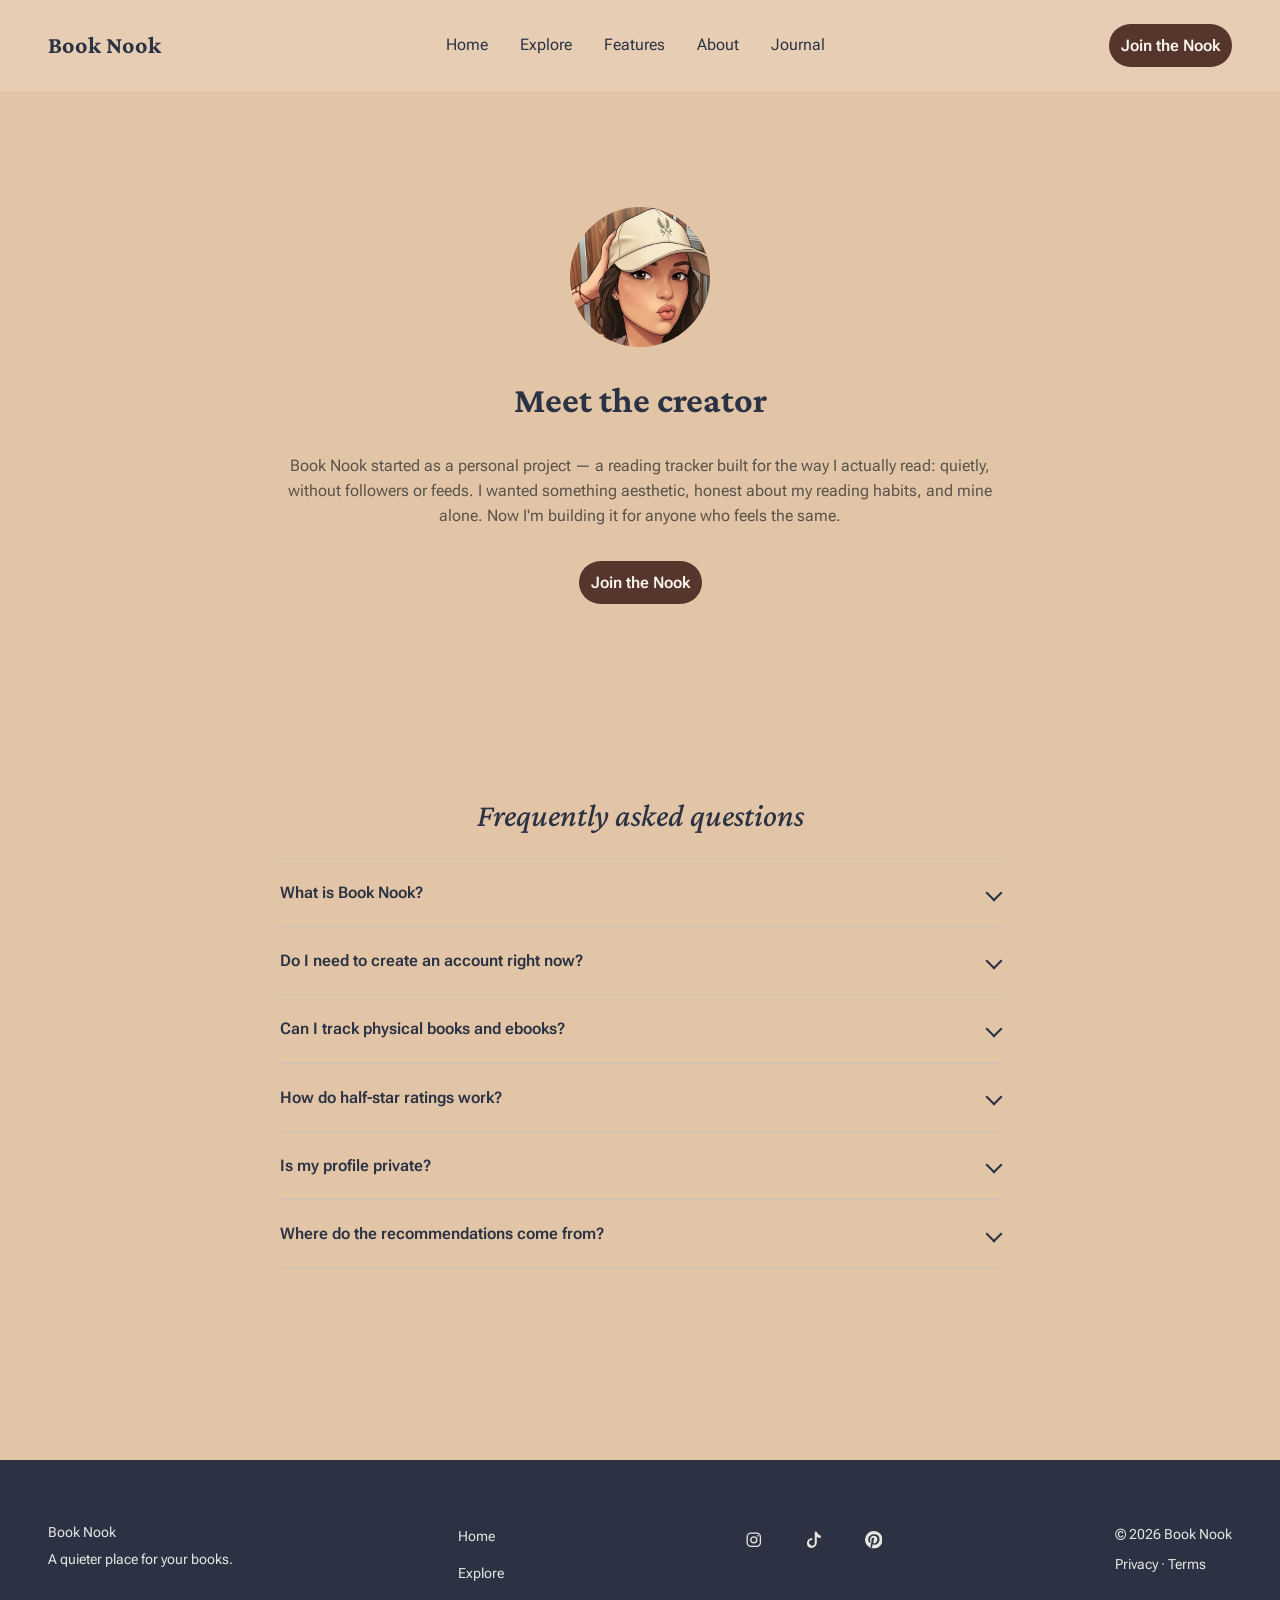
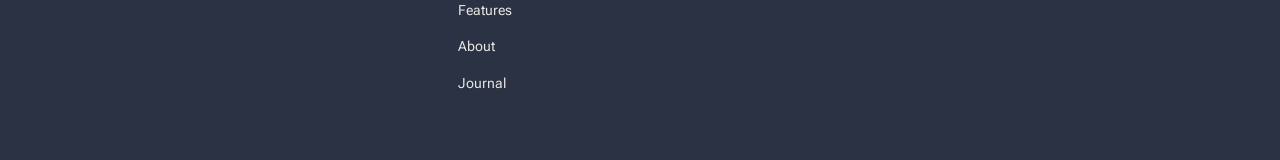
==== commit 5ceed930: "Final audit, Phase 3: images, picture elements, inline SVG sprite - Covers re-exported as -sm (<=300" ====
--- a/about.html
+++ b/about.html
@@ -15,7 +15,10 @@
     <meta property="og:url" content="https://book-nook.example/about.html">
     <meta property="og:type" content="website">
     <meta property="og:site_name" content="Book Nook">
+    <meta property="og:locale" content="en_US">
     <meta name="twitter:card" content="summary_large_image">
+    <meta name="twitter:title" content="About">
+    <meta name="twitter:description" content="Meet the creator behind Book Nook — a quiet, honest reading tracker built for readers who want their shelf without the followers or feeds.">
     <link rel="preconnect" href="https://fonts.googleapis.com">
     <link rel="preconnect" href="https://fonts.gstatic.com" crossorigin>
     <link href="https://fonts.googleapis.com/css2?family=Crimson+Pro:ital,wght@0,200..900;1,200..900&family=Roboto+Flex:opsz,wght,XOPQ,XTRA,YOPQ,YTDE,YTFI,YTLC,YTUC@8..144,100..1000,96,468,79,-203,738,514,712&display=swap" rel="stylesheet">
@@ -26,26 +29,38 @@
 
 </head>
 <body>
+    <svg class="sprite" xmlns="http://www.w3.org/2000/svg" aria-hidden="true" focusable="false">
+        <symbol id="icon-menu" viewBox="0 0 100 100" fill="currentColor"><path d="M50,92.739l43.795-21.356V8.069L51.36,28.763h-1.451L50,92.739z M50,99.294c-0.465,0-0.93-0.104-1.36-0.314L1.743,76.108  C0.678,75.591,0,74.508,0,73.321V3.104c0-1.07,0.551-2.065,1.459-2.633c0.907-0.566,2.044-0.626,3.004-0.156L50,22.522L95.537,0.314  c0.962-0.47,2.099-0.41,3.005,0.156C99.449,1.038,100,2.033,100,3.104v70.218c0,1.187-0.677,2.27-1.741,2.787L51.36,98.979  C50.93,99.189,50.467,99.294,50,99.294"/><path d="M61.619,42.04c-1.149,0-2.254-0.641-2.791-1.743c-0.753-1.541-0.111-3.396,1.428-4.148L81.76,25.66  c1.539-0.751,3.396-0.11,4.148,1.43c0.751,1.54,0.111,3.398-1.429,4.148L62.977,41.728C62.539,41.94,62.074,42.04,61.619,42.04"/><path d="M61.619,58.599c-1.149,0-2.254-0.641-2.791-1.743c-0.753-1.54-0.111-3.396,1.428-4.148L81.76,42.22  c1.539-0.751,3.396-0.111,4.148,1.429c0.751,1.541,0.111,3.399-1.429,4.148L62.977,58.285  C62.539,58.498,62.074,58.599,61.619,58.599"/><path d="M61.619,75.156c-1.149,0-2.254-0.641-2.791-1.743c-0.753-1.54-0.111-3.396,1.428-4.148L81.76,58.779  c1.539-0.752,3.396-0.113,4.148,1.427c0.751,1.542,0.111,3.399-1.429,4.15L62.977,74.843C62.539,75.057,62.074,75.156,61.619,75.156  "/></symbol>
+        <symbol id="social-instagram" viewBox="0 0 24 24" fill="none" stroke="currentColor" stroke-width="1.8"><rect x="3" y="3" width="18" height="18" rx="5.2"/><circle cx="12" cy="12" r="4.1"/><circle cx="17.4" cy="6.6" r="1.1" fill="currentColor" stroke="none"/></symbol>
+        <symbol id="social-pinterest" viewBox="0 0 32 32" fill="currentColor"><path d="M16.132 0a16 16 0 0 0-5.771 30.952c-.13-1.312-.262-3.148 0-4.6l1.836-8a5.771 5.771 0 0 1-.525-2.361c0-2.23 1.312-3.935 2.885-3.935s1.967 1.05 1.967 2.23-.918 3.4-1.312 5.377.787 2.885 2.36 2.885 4.984-3.016 4.984-7.344-2.754-6.558-6.69-6.558-7.082 3.54-7.082 7.082c0 1.312.525 2.885 1.18 3.672a.525.525 0 0 1 .131.393l-.393 1.836c-.13.262-.262.393-.525.262-1.967-.918-3.28-3.803-3.28-6.164 0-4.984 3.672-9.705 10.623-9.705s9.836 3.935 9.836 9.18-3.54 9.968-8.263 9.968c-1.574 0-3.148-.787-3.672-1.836l-1.05 3.803c-.393 1.443-1.312 3.148-1.967 4.197A16 16 0 1 0 16.132 0z"/></symbol>
+        <symbol id="social-tiktok" viewBox="0 0 128 128" fill="currentColor"><path d="M85.79 41.084a50.3 50.3 0 0 0 29.326 9.38V33.907a29.44 29.44 0 0 1-15.57-8.921C92.592 20.65 87.582 13.495 86.113 5.12h-15.33v84.003c-.034 9.793-7.986 17.723-17.791 17.723-5.779 0-10.912-2.753-14.164-7.018-5.805-2.928-9.786-8.94-9.786-15.884 0-9.82 7.964-17.783 17.791-17.783 1.883 0 3.698.293 5.4.833V50.258c-21.103.436-38.075 17.67-38.075 38.866 0 10.58 4.226 20.172 11.086 27.18a38.73 38.73 0 0 0 21.652 6.576c21.481 0 38.895-17.405 38.895-38.875v-42.92Z"/></symbol>
+    </svg>
     <header>
-        <nav class="header__nav">
-            <a href="index.html" class="logo">Book Nook</a>
+        <nav class="header__nav" aria-label="Main">
+            <a href="index.html" class="logo" title="Book Nook, back to the home page">Book Nook</a>
             <ul class="nav__links" id="nav-links">
-                <li><a href="index.html">Home</a></li>
-                <li><a href="explore.html">Explore</a></li>
-                <li><a href="features.html">Features</a></li>
-                <li><a href="about.html">About</a></li>
-                <li><a href="journal.html">Journal</a></li>
+                <li><a href="index.html" title="Go to the home page">Home</a></li>
+                <li><a href="explore.html" title="Browse books by mood">Explore</a></li>
+                <li><a href="features.html" title="See what Book Nook does differently">Features</a></li>
+                <li><a href="about.html" title="Meet the creator and read the FAQ" aria-current="page">About</a></li>
+                <li><a href="journal.html" title="Read the Book Nook journal">Journal</a></li>
+                <li class="nav__cta"><a href="waitlist.html" class="btn btn--primary" title="Join the Book Nook waitlist">Join the Nook</a></li>
             </ul>
-            <a href="waitlist.html" class="btn btn--primary">Join the Nook</a>
-            <button class="nav__toggle" id="nav-toggle" aria-label="Toggle navigation menu" aria-expanded="false" aria-controls="nav-links"></button>
+            <a href="waitlist.html" class="btn btn--primary header__cta" title="Join the Book Nook waitlist">Join the Nook</a>
+            <button class="nav__toggle" id="nav-toggle" aria-label="Toggle navigation menu" title="Open or close the menu" aria-expanded="false" aria-controls="nav-links"><svg class="nav__toggle-icon" aria-hidden="true" focusable="false"><use href="#icon-menu"/></svg></button>
         </nav>
     </header>
     <main>
         <section class="page-section meet-creator">
-            <div class="meet-creator__photo"></div>
+            <picture>
+                <source media="(max-width: 768px)" srcset="assets/creator-sm.webp" type="image/webp">
+                <source media="(max-width: 768px)" srcset="assets/creator-sm.jpg" type="image/jpeg">
+                <source srcset="assets/creator-lg.webp" type="image/webp">
+                <img class="meet-creator__photo" src="assets/creator-lg.jpg" alt="Illustrated portrait of the creator of Book Nook, wearing a cap" width="420" height="420" fetchpriority="high" decoding="async">
+            </picture>
             <h1 class="meet-creator__heading">Meet the creator</h1>
             <p class="meet-creator__bio">Book Nook started as a personal project — a reading tracker built for the way I actually read: quietly, without followers or feeds. I wanted something aesthetic, honest about my reading habits, and mine alone. Now I'm building it for anyone who feels the same.</p>
-            <a href="waitlist.html" class="btn btn--primary">Join the Nook</a>
+            <a href="waitlist.html" class="btn btn--primary" title="Join the Book Nook waitlist">Join the Nook</a>
         </section>
 
         <section class="page-section faq" aria-labelledby="faq-heading">
@@ -53,7 +68,7 @@
             <div class="faq__list">
                 <div class="faq__item">
                     <h3>
-                        <button type="button" class="faq__question" id="faq-q1" aria-expanded="false" aria-controls="faq-a1">
+                        <button type="button" class="faq__question" id="faq-q1" title="Show or hide the answer" aria-expanded="false" aria-controls="faq-a1">
                             <span>What is Book Nook?</span>
                             <span class="faq__icon" aria-hidden="true"></span>
                         </button>
@@ -64,7 +79,7 @@
                 </div>
                 <div class="faq__item">
                     <h3>
-                        <button type="button" class="faq__question" id="faq-q2" aria-expanded="false" aria-controls="faq-a2">
+                        <button type="button" class="faq__question" id="faq-q2" title="Show or hide the answer" aria-expanded="false" aria-controls="faq-a2">
                             <span>Do I need to create an account right now?</span>
                             <span class="faq__icon" aria-hidden="true"></span>
                         </button>
@@ -75,7 +90,7 @@
                 </div>
                 <div class="faq__item">
                     <h3>
-                        <button type="button" class="faq__question" id="faq-q3" aria-expanded="false" aria-controls="faq-a3">
+                        <button type="button" class="faq__question" id="faq-q3" title="Show or hide the answer" aria-expanded="false" aria-controls="faq-a3">
                             <span>Can I track physical books and ebooks?</span>
                             <span class="faq__icon" aria-hidden="true"></span>
                         </button>
@@ -86,7 +101,7 @@
                 </div>
                 <div class="faq__item">
                     <h3>
-                        <button type="button" class="faq__question" id="faq-q4" aria-expanded="false" aria-controls="faq-a4">
+                        <button type="button" class="faq__question" id="faq-q4" title="Show or hide the answer" aria-expanded="false" aria-controls="faq-a4">
                             <span>How do half-star ratings work?</span>
                             <span class="faq__icon" aria-hidden="true"></span>
                         </button>
@@ -97,7 +112,7 @@
                 </div>
                 <div class="faq__item">
                     <h3>
-                        <button type="button" class="faq__question" id="faq-q5" aria-expanded="false" aria-controls="faq-a5">
+                        <button type="button" class="faq__question" id="faq-q5" title="Show or hide the answer" aria-expanded="false" aria-controls="faq-a5">
                             <span>Is my profile private?</span>
                             <span class="faq__icon" aria-hidden="true"></span>
                         </button>
@@ -108,7 +123,7 @@
                 </div>
                 <div class="faq__item">
                     <h3>
-                        <button type="button" class="faq__question" id="faq-q6" aria-expanded="false" aria-controls="faq-a6">
+                        <button type="button" class="faq__question" id="faq-q6" title="Show or hide the answer" aria-expanded="false" aria-controls="faq-a6">
                             <span>Where do the recommendations come from?</span>
                             <span class="faq__icon" aria-hidden="true"></span>
                         </button>
@@ -126,25 +141,27 @@
             <p class="footer__about-title">Book Nook</p>
             <p>A quieter place for your books.</p>
         </div>
-        <div class="footer__links">
-            <p><a href="index.html">Home</a></p>
-            <p><a href="explore.html">Explore</a></p>
-            <p><a href="features.html">Features</a></p>
-            <p><a href="about.html">About</a></p>
-            <p><a href="journal.html">Journal</a></p>
-        </div>
-        <div class="footer__social">
-            <a href="#" class="footer__social-icon footer__social-icon--heart" aria-label="Book Nook on social media"></a>
-            <a href="#" class="footer__social-icon footer__social-icon--share" aria-label="Share Book Nook"></a>
-            <a href="#" class="footer__social-icon footer__social-icon--at" aria-label="Contact Book Nook"></a>
-        </div>
+        <nav aria-label="Footer">
+            <ul class="footer__links">
+                <li><a href="index.html" title="Go to the home page">Home</a></li>
+                <li><a href="explore.html" title="Browse books by mood">Explore</a></li>
+                <li><a href="features.html" title="See what Book Nook does differently">Features</a></li>
+                <li><a href="about.html" title="Meet the creator and read the FAQ">About</a></li>
+                <li><a href="journal.html" title="Read the Book Nook journal">Journal</a></li>
+            </ul>
+        </nav>
+        <ul class="footer__social">
+            <li><a href="https://www.instagram.com/" class="footer__social-icon" target="_blank" rel="noreferrer noopener" aria-label="Book Nook on Instagram" title="Book Nook on Instagram (opens in a new tab)"><svg class="footer__social-svg" aria-hidden="true" focusable="false"><use href="#social-instagram"/></svg></a></li>
+            <li><a href="https://www.tiktok.com/" class="footer__social-icon" target="_blank" rel="noreferrer noopener" aria-label="Book Nook on TikTok" title="Book Nook on TikTok (opens in a new tab)"><svg class="footer__social-svg" aria-hidden="true" focusable="false"><use href="#social-tiktok"/></svg></a></li>
+            <li><a href="https://www.pinterest.com/" class="footer__social-icon" target="_blank" rel="noreferrer noopener" aria-label="Book Nook on Pinterest" title="Book Nook on Pinterest (opens in a new tab)"><svg class="footer__social-svg" aria-hidden="true" focusable="false"><use href="#social-pinterest"/></svg></a></li>
+        </ul>
         <div class="footer__legal">
             <p>&copy; 2026 Book Nook</p>
-            <p>Privacy &middot; Terms</p>
+            <p><a href="privacy.html" title="Read the privacy notice">Privacy</a> &middot; <a href="terms.html" title="Read the terms of use">Terms</a></p>
         </div>
         </div>
     </footer>
 
-    <script src="js/main.js"></script>
+    <script src="js/main.js" defer></script>
 </body>
 </html>
--- a/css/variables.css
+++ b/css/variables.css
@@ -14,8 +14,7 @@
   /* Neutrals & tints (new, for book-card / feature-block) */
   --color-surface-60: rgba(251, 244, 234, 0.6); /* Bone @ 60% opacity */
   --color-aux4: #4A4E41;                        /* book cover placeholder */
-  --color-text-muted: #70746B;                  /* muted text — book-card author + feature-block body */
-  --color-highlight-body: #756F65;              /* Figma variable "aux4" (type b collection) — NOT the same as --color-aux4 below despite the name collision; used for .highlight card body text and muted body copy under page-intro headings (hero, features-intro, etc.) */
+  --color-text-muted: #58534B;                  /* the one muted-text colour (book-card author, feature/hero/intro body copy, placeholders). 4.6:1 on Apricot, 5.96:1 on the book-card surface — replaces the old #70746B and #756F65, which were 2.88–3.73:1 */
 
   /* Button system */
   --color-primary-default: var(--color-accent-1);   /* Accent 1 100% — Primary default fill */
@@ -75,7 +74,7 @@
   /* Sticky header's rendered height, for scroll-margin-top on anchor targets
      (Features page). Header's vertical padding is a constant 2x1.5rem
      everywhere; the tallest content row is the "Join the Nook" button on
-     desktop/tablet (~88px) vs. the hamburger icon on mobile (~80px) --
+     desktop/tablet (~88px) vs. the hamburger icon on mobile (~80px) -
      rounded up to the larger case so mobile gets a few harmless extra px
      of margin instead of any risk of a heading landing under the header. */
   --header-height: 5.625rem; /* 90px */
@@ -98,4 +97,5 @@
   --radius-base: 0.625rem; /* 10px — highlight icon */
   --radius-md: 0.75rem;  /* 12px — book-card, highlight card */
   --radius-lg: 1.5rem;   /* 24px — buttons, feature-block image, ticket */
+  --radius-pill: 999px;  /* fully rounded ends — chips, badges, tab bar (a 50% radius draws an oval on wide elements) */
 }
--- a/css/base.css
+++ b/css/base.css
@@ -53,6 +53,16 @@
   border: 0;
 }
 
+/* Inline SVG sprite holding every <symbol> the page uses (icons are drawn
+   with <svg><use href="#id">). Kept at 0x0 instead of display:none, because
+   gradients and clip-paths inside a display:none SVG fail to render. */
+.sprite {
+  position: absolute;
+  width: 0;
+  height: 0;
+  overflow: hidden;
+}
+
 /* BODY DEFAULTS
    Sets the page-wide font, colors, and line
    spacing that everything else inherits */
--- a/css/components.css
+++ b/css/components.css
@@ -143,6 +143,12 @@
   overflow: hidden;
 }
 
+.book-card__cover picture {
+  display: block;
+  width: 100%;
+  height: 100%;
+}
+
 .book-card__cover img {
   width: 100%;
   height: 100%;
@@ -171,28 +177,16 @@
 }
 
 .book-card__rating {
+  --star-size: 1.375rem; /* shrinks on mobile so five stars fit inside a narrow card */
   display: flex;
   gap: 0.1875rem;
 }
 
 .star {
-  display: inline-block;
-  width: 1.375rem;
-  height: 1.3125rem;
-  background-repeat: no-repeat;
-  background-size: 1.375rem 1.3125rem;
-}
-
-.star--full {
-  background-image: url("../assets/icons/star.svg");
-}
-
-.star--half {
-  background-image: url("../assets/icons/half_star.svg");
-}
-
-.star--empty {
-  background-image: url("../assets/icons/empty_star.svg");
+  display: block;
+  width: var(--star-size);
+  height: calc(var(--star-size) * 0.9545); /* keeps the star's 22:21 proportions */
+  flex-shrink: 0;
 }
 
 /* FEATURE BLOCK
@@ -220,18 +214,16 @@
   aspect-ratio: 14 / 9;
   flex: 1 1 0;
   max-width: 35rem;
-  background-repeat: no-repeat;
-  background-position: center;
-  background-size: 6rem 6rem;
-}
-
-/* Placeholder illustrations, matched to each block's position in
-   features.html (order: Genre Tracking, Half-Star Ratings, Anonymous
-   Profiles, Recommendations) — not final art, see icon note above */
-#genre-tracking .feature-block__media { background-image: url("../assets/icons/feature-genre-tracking.svg"); }
-#half-star-ratings .feature-block__media { background-image: url("../assets/icons/feature-half-star.svg"); }
-#anonymous-profiles .feature-block__media { background-image: url("../assets/icons/feature-anonymous.svg"); }
-#recommendations .feature-block__media { background-image: url("../assets/icons/feature-recommendations.svg"); }
+  display: flex;
+  align-items: center;
+  justify-content: center;
+}
+
+/* Placeholder illustrations (inline SVG, not final art) */
+.feature-block__icon {
+  width: 6rem;
+  height: 6rem;
+}
 
 .feature-block__text {
   display: flex;
@@ -255,6 +247,12 @@
    48px Accent-1 icon placeholder, 12px radius). */
 
 .highlights {
+  display: flex;
+  flex-direction: column;
+  gap: var(--space-lg-sm);
+}
+
+.highlights__list {
   display: grid;
   grid-template-columns: repeat(4, 1fr);
   column-gap: var(--space-md);
@@ -262,7 +260,6 @@
 }
 
 .highlights__heading {
-  grid-column: 1 / -1;
   font-size: var(--fs-h3);
   font-weight: var(--fw-bold);
   font-style: normal; /* base.css makes h2 italic + 32px by default — Figma's heading here is 24px, bold, not italic */
@@ -288,17 +285,16 @@
   height: 3rem;
   border-radius: var(--radius-base);
   background-color: var(--color-accent-1);
-  background-repeat: no-repeat;
-  background-position: center;
-  background-size: 1.5rem 1.5rem;
-}
-
-/* Placeholder line-icons (simple stand-ins, not final art) — see
-   Nicolle's 2026-09-26 decision to defer real assets */
-.highlight__icon--half-star   { background-image: url("../assets/icons/icon-half-star.svg"); }
-.highlight__icon--anonymous   { background-image: url("../assets/icons/icon-anonymous.svg"); }
-.highlight__icon--genre-tracking { background-image: url("../assets/icons/icon-genre-tracking.svg"); }
-.highlight__icon--recommendations { background-image: url("../assets/icons/icon-recommendations.svg"); }
+  display: flex;
+  align-items: center;
+  justify-content: center;
+}
+
+/* Placeholder line-icons (inline SVG, not final art) */
+.highlight__svg {
+  width: 1.5rem;
+  height: 1.5rem;
+}
 
 .highlight__body {
   display: flex;
@@ -318,7 +314,7 @@
 .highlight__text {
   font-size: var(--fs-small);
   line-height: 1.25;
-  color: var(--color-highlight-body);
+  color: var(--color-text-muted);
 }
 
 /* MOOD CHIP
@@ -332,7 +328,7 @@
   align-items: center;
   justify-content: center;
   padding: 0.625rem 1.125rem;
-  border-radius: 50%;
+  border-radius: var(--radius-pill);
   border: 2px solid transparent;
   background-color: var(--color-secondary-hover);
   color: var(--color-accent-1);
--- a/css/layout.css
+++ b/css/layout.css
@@ -27,7 +27,7 @@
 }
 
 .intro__subtitle {
-  color: var(--color-highlight-body);
+  color: var(--color-text-muted);
 }
 
 /* FEATURES PAGE INTRO
@@ -70,6 +70,25 @@
    slides the nav up to close the gap left where the header used to be,
    instead of leaving empty space above it. Desktop widths only, since
    the header itself never hides on mobile. */
+/* The <ul> inside the sticky <nav> carries the row layout */
+.anchor-buttons__list {
+  display: flex;
+  justify-content: center;
+  gap: var(--space-md-plus);
+  flex-wrap: wrap;
+}
+
+/* Wrapper that positions the dropdown on phones; on desktop it is just a
+   shrink-wrapped box around the row of links. */
+.anchor-buttons__menu {
+  position: relative;
+}
+
+/* Phone-only collapse button; shown in the 768px block below. */
+.anchor-buttons__toggle {
+  display: none;
+}
+
 .anchor-buttons.is-docked {
   transform: translateY(calc(-1 * var(--header-height)));
 }
@@ -142,7 +161,7 @@
 }
 
 .meet-creator__bio {
-  color: var(--color-highlight-body);
+  color: var(--color-text-muted);
 }
 
 .meet-creator__photo {
@@ -150,6 +169,29 @@
   height: 8.75rem;
   border-radius: 50%;
   background-color: var(--color-aux4);
+  object-fit: cover;
+}
+
+/* PRIVACY / TERMS
+   Plain single-column reading pages. */
+
+.legal {
+  display: flex;
+  flex-direction: column;
+  gap: var(--space-md);
+  max-width: 45rem;
+  margin: 0 auto;
+  padding-block: var(--space-xl);
+}
+
+.legal__heading {
+  font-size: var(--fs-h3);
+  font-weight: var(--fw-bold);
+  font-style: normal;
+}
+
+.legal__text {
+  color: var(--color-text-muted);
 }
 
 /* ABOUT PAGE — FAQ
@@ -217,7 +259,7 @@
 
 .faq__answer {
   padding: 0 0 var(--space-md);
-  color: var(--color-highlight-body);
+  color: var(--color-text-muted);
 }
 
 /* WAITLIST — SIGN-UP
@@ -241,7 +283,7 @@
 }
 
 .signup__subtitle {
-  color: var(--color-highlight-body);
+  color: var(--color-text-muted);
 }
 
 .signup__form {
@@ -268,8 +310,12 @@
   color: var(--color-dominant);
 }
 
+.signup__submit {
+  height: 3.5rem; /* matches .signup__input so the two read as one control */
+}
+
 .signup__input::placeholder {
-  color: var(--color-highlight-body);
+  color: var(--color-text-muted);
 }
 
 .signup__input:focus-visible {
@@ -337,13 +383,13 @@
 }
 
 .ticket__subtitle {
-  color: var(--color-highlight-body);
+  color: var(--color-text-muted);
 }
 
 .queue-badge {
   display: inline-flex;
   padding: var(--space-xs) var(--space-base);
-  border-radius: 50%;
+  border-radius: var(--radius-pill);
   background-color: var(--color-secondary-hover);
   color: var(--color-accent-1);
   font-family: var(--font-body);
@@ -357,25 +403,14 @@
 }
 
 .barcode {
-  display: flex;
-  gap: 0.125rem;
+  width: 5.5rem;  /* 88 x 48 units, drawn as one SVG */
   height: 3rem;
-}
-
-.barcode__bar {
-  width: 0.125rem;
-  height: 100%;
-  background-color: var(--color-dominant);
-}
-
-.barcode__bar:nth-child(4n+1) { width: 0.1875rem; }
-.barcode__bar:nth-child(4n+2) { width: 0.0625rem; }
-.barcode__bar:nth-child(4n+3) { width: 0.125rem; }
-.barcode__bar:nth-child(4n)   { width: 0.25rem; }
+  color: var(--color-dominant);
+}
 
 .ticket__code {
   font-size: var(--fs-micro);
-  color: var(--color-highlight-body);
+  color: var(--color-text-muted);
 }
 
 
@@ -440,8 +475,10 @@
   color: var(--color-dominant);
 }
 
-.nav__toggle {
-  display: none; /* hidden by default — shown at mobile widths via the media query below */
+/* In-menu CTA: only shown inside the mobile menu (see the 768px block);
+   on desktop the header CTA is used instead. */
+.nav__cta {
+  display: none;
 }
 
 /* FOOTER
@@ -509,16 +546,13 @@
   height: 2rem;
   border-radius: 50%;
   background-color: var(--color-secondary-hover);
-  background-repeat: no-repeat;
-  background-position: center;
-  background-size: 1.1rem 1.1rem;
-}
-
-/* Placeholder icons (not final art) — see Nicolle's 2026-09-26 decision */
-.footer__social-icon--heart { background-image: url("../assets/icons/social-heart.svg"); }
-.footer__social-icon--share { background-image: url("../assets/icons/social-share.svg"); }
-.footer__social-icon--at    { background-image: url("../assets/icons/social-at.svg"); }
-
+  color: var(--color-aux10);
+}
+
+.footer__social-svg {
+  width: 1.1rem;
+  height: 1.1rem;
+}
 
 /* ==========================================================================
    SECTION RHYTHM
@@ -620,7 +654,7 @@
   gap: var(--space-xs);
   padding: var(--space-xs);
   background-color: var(--color-dominant);
-  border-radius: 999px;
+  border-radius: var(--radius-pill);
   max-width: 100%; /* inline-flex otherwise sizes to its content and ignores
     the container, which is what pushed the page wide on narrow screens */
   overflow-x: auto; /* the bar itself scrolls sideways once its 5 tabs don't
@@ -638,7 +672,7 @@
     scrollable bar, instead of getting squeezed */
   white-space: nowrap;
   padding: 0.625rem 1.125rem;
-  border-radius: 999px;
+  border-radius: var(--radius-pill);
   border: none;
   background-color: transparent;
   color: var(--color-surface);
@@ -663,6 +697,10 @@
 }
 
 .post-grid {
+  width: 100%;
+}
+
+.post-grid__list {
   display: grid;
   width: 100%; /* same auto-fill-collapse fix .book-row needed -- .journal is a flex parent with align-items: flex-start */
   /* min(18.75rem, 100%) instead of a bare 18.75rem -- self-adapts on narrow
@@ -685,6 +723,13 @@
   box-shadow: var(--shadow-card);
 }
 
+/* The <article> inside each <li class="post-card"> stacks category / title / date */
+.post-card__body {
+  display: flex;
+  flex-direction: column;
+  gap: var(--space-xs);
+}
+
 /* Same specificity fix as .book-card[hidden] and friends: a bare [hidden]
    loses to this class's own display:flex rule at equal specificity. */
 .post-card[hidden] {
@@ -722,23 +767,16 @@
   justify-content: center;
   width: 2rem;
   height: 2rem;
-  background-image: url('../assets/icons/menu.svg');
-  background-size: contain;
   cursor: pointer;
   padding: 0;
   border: none;
-  background-repeat: no-repeat;
-  background-position: center;
   background-color: transparent;
-}
-
-.nav__links {
-  display: flex;
-  align-items: center;
-  gap: var(--space-lg-sm);
-  font-size: var(--fs-body-1);
-  font-weight: var(--fw-regular);
   color: var(--color-dominant);
+}
+
+.nav__toggle-icon {
+  width: 100%;
+  height: 100%;
 }
 
 body::before {
@@ -760,99 +798,55 @@
 }
 
 /* ========================================================================== */
-/* RESPONSIVE MEDIA QUERIES - MOBILE FIRST APPROACH */
+/* RESPONSIVE MEDIA QUERIES — DESKTOP-FIRST                                    */
+/* The base styles above are the desktop layout; each query below overrides   */
+/* them as the screen gets narrower (max-width). Blocks run widest to         */
+/* narrowest: 1025+ → 769–1024 → ≤768 → ≤480, so the narrowest match wins.     */
 /* ========================================================================== */
 
-/* EXTRA SMALL PHONES (≤480px) */
-@media (max-width: 480px) {
-  .page-section {
-    padding: 0 var(--space-md);
-  }
-  
+/* DESKTOP (1025px+) */
+@media (min-width: 1025px) {
+  .highlights__list {
+    grid-template-columns: repeat(4, 1fr);
+  }
+  
+  .book-row {
+    grid-template-columns: repeat(auto-fill, minmax(18.75rem, 1fr));
+  }
+}
+
+/* TABLETS & SMALL DESKTOPS (769px - 1024px) */
+@media (min-width: 769px) and (max-width: 1024px) {
+  .highlights__list {
+    grid-template-columns: repeat(2, 1fr);
+  }
+  
+  .book-row {
+    grid-template-columns: repeat(auto-fit, minmax(10rem, 1fr));
+  }
+  
+  .book-card {
+    max-width: 10rem;
+  }
+  
+  /* Nav collision fix: logo + 5 links + CTA is ~660px of content against
+     ~673px available at 769px (header padding 48px each side) — a ~13px
+     margin that breaks under real font rendering. Tighten padding + gap. */
   header {
-    padding: var(--space-md) var(--space-md);
+    padding: var(--space-md) var(--space-lg-sm); /* 24px top/bottom, 32px sides (was 48px) */
+  }
+  
+  .nav__links {
+    gap: var(--space-md); /* 24px (was 32px) */
+    font-size: var(--fs-small); /* 14px (was 16px) */
   }
   
   .logo {
-    font-size: 1.125rem;
-    line-height: 1.3;
-  }
-  
-  main {
-    gap: var(--space-md);
-    padding-top: var(--space-sm);
-    padding-bottom: var(--space-md);
-  }
-  
-  .book-row {
-    display: grid;
-    width: 100%;
-    /* 7.5rem (120px) + 0.75rem (12px) gap: 2*120+12=252px fits inside the
-       272px available at 320px (320 - 48px section padding), with 20px
-       to spare that 1fr distributes back to the cards. The previous
-       8rem/24px-gap combo needed 280px — 8px more than 320px actually has. */
-    grid-template-columns: repeat(auto-fit, minmax(7.5rem, 1fr));
-    gap: var(--space-sm);
-  }
-  
-  .book-card {
-    max-width: 7.5rem;
-  }
-  
-  .highlights {
-    grid-template-columns: 1fr;
-  }
-  
-  .feature-block,
-  .feature-block--reverse {
-    flex-direction: column;
-  }
-  
-  .feature-block > div:first-child {
-    aspect-ratio: 14 / 9;
-    width: 100%;
-    height: auto;
-  }
-  
-  footer {
-    padding: var(--space-md);
-  }
-  
-  .footer__inner {
-    flex-direction: column;
-    gap: var(--space-md);
-  }
-  
-  .signup__form {
-    flex-direction: column;
-    align-items: stretch;
-  }
-  
-  .signup__input {
-    width: 100%;
-    max-width: 20rem;
-  }
-  
-  .signup__submit {
-    width: 100%;
-    max-width: 20rem;
-  }
-  
-  .ticket {
-    width: 100%;
-    max-width: 30rem;
-    padding: var(--space-md);
-  }
-  
-  .intro,
-  .features-intro,
-  .meet-creator,
-  .signup__panel {
-    padding: var(--space-md) 0;
-  }
-}
-
-/* SMALL PHONES & TABLETS (481px - 768px) */
+    font-size: 1.25rem; /* 20px (was 24px) */
+  }
+}
+
+/* PHONES & SMALL TABLETS (≤768px) */
 @media (max-width: 768px) {
   .page-section {
     padding: 0 var(--space-lg-sm);
@@ -862,8 +856,12 @@
     padding: var(--space-md) var(--space-lg-sm);
   }
   
-  header .btn--primary {
+  .header__cta {
     display: none;
+  }
+
+  .nav__cta {
+    display: list-item;
   }
   
   .nav__toggle {
@@ -877,6 +875,86 @@
     padding: 0 var(--space-lg-sm);
   }
   
+  /* FEATURES ANCHOR NAV — collapses to one slim bar on phones.
+     The four links become a dropdown, opened by the toggle button, so the
+     sticky bar no longer covers the feature blocks underneath. */
+  .anchor-buttons {
+    top: 5rem; /* the phone header is 80px tall, not the desktop 90px, so no gap shows above the bar */
+    padding-block: var(--space-xs);
+    /* Solid instead of the translucent blur: scrolling text showed through
+       the slim bar and made the label hard to read. */
+    background-color: var(--color-background);
+    backdrop-filter: none;
+    -webkit-backdrop-filter: none;
+  }
+
+  .anchor-buttons__menu {
+    width: 100%;
+  }
+
+  .anchor-buttons__toggle {
+    display: flex;
+    align-items: center;
+    justify-content: space-between;
+    gap: var(--space-xs);
+    width: 100%;
+    padding: 0.625rem var(--space-base);
+    border-radius: var(--radius-lg);
+    background-color: var(--color-secondary-hover);
+    color: var(--color-accent-1);
+    font-family: var(--font-body);
+    font-size: var(--fs-small);
+    font-weight: var(--fw-semibold);
+  }
+
+  .anchor-buttons__chevron {
+    width: 0.5rem;
+    height: 0.5rem;
+    border-right: 2px solid currentColor;
+    border-bottom: 2px solid currentColor;
+    transform: translateY(-0.15rem) rotate(45deg);
+    transition: transform 0.2s ease;
+  }
+
+  .anchor-buttons.is-open .anchor-buttons__chevron {
+    transform: translateY(0.15rem) rotate(-135deg);
+  }
+
+  .anchor-buttons__list {
+    position: absolute;
+    top: calc(100% + var(--space-xs));
+    left: 0;
+    right: 0;
+    flex-direction: column;
+    flex-wrap: nowrap;
+    justify-content: flex-start;
+    gap: var(--space-xxs);
+    padding: var(--space-xs);
+    background-color: var(--color-surface);
+    border-radius: var(--radius-md);
+    box-shadow: var(--shadow-card);
+    opacity: 0;
+    visibility: hidden; /* also takes the closed links out of the tab order */
+    transform: translateY(-0.5rem);
+    transition: opacity 0.2s ease, transform 0.2s ease, visibility 0.2s ease;
+  }
+
+  .anchor-buttons.is-open .anchor-buttons__list {
+    opacity: 1;
+    visibility: visible;
+    transform: none;
+  }
+
+  .anchor-buttons__list .anchor-button {
+    width: 100%;
+    justify-content: flex-start;
+  }
+
+  /* The sticky bar is now ~3.5rem tall; keep jumped-to headings clear of it. */
+  .feature-block {
+    scroll-margin-top: calc(5rem + 3.5rem);
+  }
+
   .nav__links {
     display: none; /* hidden by default at mobile widths */
     position: fixed;
@@ -905,14 +983,18 @@
   }
   
   .book-row {
-    display: grid;
-    width: 100%;
-    grid-template-columns: repeat(auto-fit, minmax(9rem, 1fr));
+    grid-template-columns: repeat(auto-fill, minmax(9rem, 1fr));
     gap: var(--space-lg-sm);
   }
   
+  /* Cards fill their grid track instead of sitting at a fixed width, so
+     there is no empty strip on the right. */
   .book-card {
-    max-width: 9rem;
+    max-width: none;
+  }
+  
+  .book-card__rating {
+    --star-size: 1rem;
   }
   
   .book-card__title {
@@ -920,10 +1002,10 @@
   }
   
   .book-card__author {
-    font-size: 0.75rem;
-  }
-  
-  .highlights {
+    font-size: 0.875rem; /* 14px, not 12px */
+  }
+  
+  .highlights__list {
     grid-template-columns: repeat(2, 1fr);
     gap: var(--space-md);
   }
@@ -991,56 +1073,86 @@
   }
 }
 
-/* EXTRA SMALL OVERRIDE (≤480px) — Book card sizing only */
+/* EXTRA SMALL PHONES (≤480px)
+   Last on purpose: on a phone both this block and the 768px block match,
+   and the later one wins. */
 @media (max-width: 480px) {
+  .page-section {
+    padding: 0 var(--space-md);
+  }
+  
+  header {
+    padding: var(--space-md) var(--space-md);
+  }
+  
+  .logo {
+    font-size: 1.125rem;
+    line-height: 1.3;
+  }
+  
+  main {
+    gap: var(--space-md);
+    padding-top: var(--space-sm);
+    padding-bottom: var(--space-md);
+  }
+  
   .book-row {
-    grid-template-columns: repeat(auto-fit, minmax(7.5rem, 1fr));
+    /* 7.5rem (120px) + 0.75rem (12px) gap: 2*120+12=252px fits inside the
+       272px available at 320px (320 - 48px section padding), and 1fr hands
+       the spare width back to the two cards. */
+    grid-template-columns: repeat(auto-fill, minmax(7.5rem, 1fr));
     gap: var(--space-sm);
   }
   
-  .book-card {
-    max-width: 7.5rem;
-  }
-}
-
-/* TABLETS & SMALL DESKTOPS (769px - 1024px) */
-@media (min-width: 769px) and (max-width: 1024px) {
-  .highlights {
-    grid-template-columns: repeat(2, 1fr);
-  }
-  
-  .book-row {
-    grid-template-columns: repeat(auto-fit, minmax(10rem, 1fr));
-  }
-  
-  .book-card {
-    max-width: 10rem;
-  }
-  
-  /* Nav collision fix: logo + 5 links + CTA is ~660px of content against
-     ~673px available at 769px (header padding 48px each side) — a ~13px
-     margin that breaks under real font rendering. Tighten padding + gap. */
-  header {
-    padding: var(--space-md) var(--space-lg-sm); /* 24px top/bottom, 32px sides (was 48px) */
-  }
-  
-  .nav__links {
-    gap: var(--space-md); /* 24px (was 32px) */
-    font-size: var(--fs-small); /* 14px (was 16px) */
-  }
-  
-  .logo {
-    font-size: 1.25rem; /* 20px (was 24px) */
-  }
-}
-
-/* DESKTOP (1025px+) */
-@media (min-width: 1025px) {
-  .highlights {
-    grid-template-columns: repeat(4, 1fr);
-  }
-  
-  .book-row {
-    grid-template-columns: repeat(auto-fill, minmax(18.75rem, 1fr));
-  }
-}
+  .highlights__list {
+    grid-template-columns: 1fr;
+  }
+  
+  .feature-block,
+  .feature-block--reverse {
+    flex-direction: column;
+  }
+  
+  .feature-block > div:first-child {
+    aspect-ratio: 14 / 9;
+    width: 100%;
+    height: auto;
+  }
+  
+  footer {
+    padding: var(--space-md);
+  }
+  
+  .footer__inner {
+    flex-direction: column;
+    gap: var(--space-md);
+  }
+  
+  .signup__form {
+    flex-direction: column;
+    align-items: stretch;
+  }
+  
+  .signup__input {
+    width: 100%;
+    max-width: 20rem;
+  }
+  
+  .signup__submit {
+    width: 100%;
+    max-width: 20rem;
+  }
+  
+  .ticket {
+    width: 100%;
+    max-width: 30rem;
+    padding: var(--space-md);
+  }
+  
+  .intro,
+  .features-intro,
+  .meet-creator,
+  .signup__panel {
+    padding-block: var(--space-md); /* block only: the side padding comes from .page-section */
+  }
+}
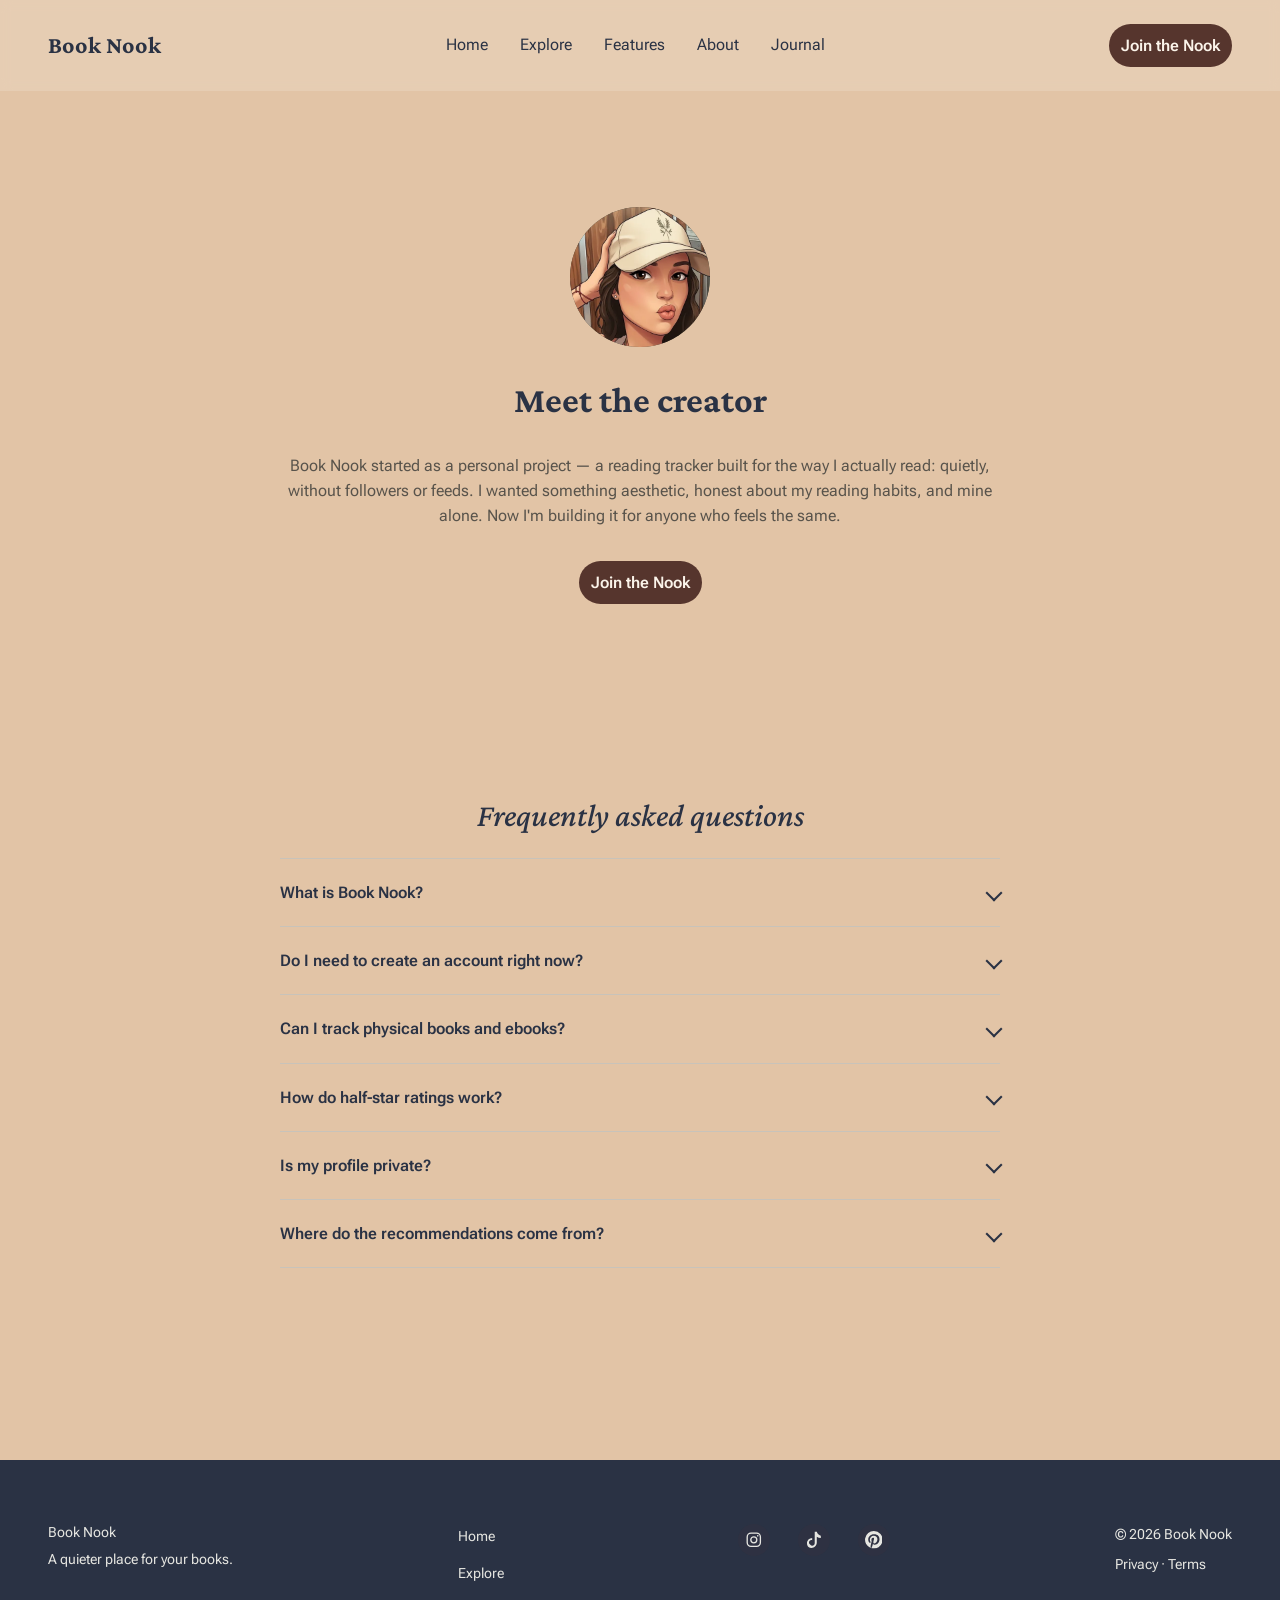
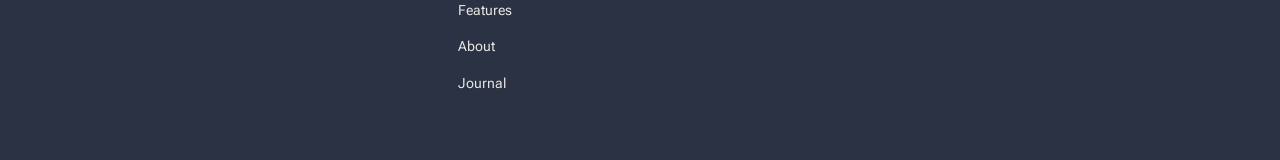
==== commit 89f80f10: "Trim Google Fonts request and add Netlify cache headers Co-Authored-By: Claude Sonnet 5.5 <noreply@a" ====
--- a/about.html
+++ b/about.html
@@ -21,7 +21,7 @@
     <meta name="twitter:description" content="Meet the creator behind Book Nook — a quiet, honest reading tracker built for readers who want their shelf without the followers or feeds.">
     <link rel="preconnect" href="https://fonts.googleapis.com">
     <link rel="preconnect" href="https://fonts.gstatic.com" crossorigin>
-    <link href="https://fonts.googleapis.com/css2?family=Crimson+Pro:ital,wght@0,200..900;1,200..900&family=Roboto+Flex:opsz,wght,XOPQ,XTRA,YOPQ,YTDE,YTFI,YTLC,YTUC@8..144,100..1000,96,468,79,-203,738,514,712&display=swap" rel="stylesheet">
+    <link href="https://fonts.googleapis.com/css2?family=Crimson+Pro:ital,wght@0,400..800;1,400..800&family=Roboto+Flex:opsz,wght@8..144,400..700&display=swap" rel="stylesheet">
     <link rel="stylesheet" href="css/variables.css">
     <link rel="stylesheet" href="css/base.css">
     <link rel="stylesheet" href="css/components.css">
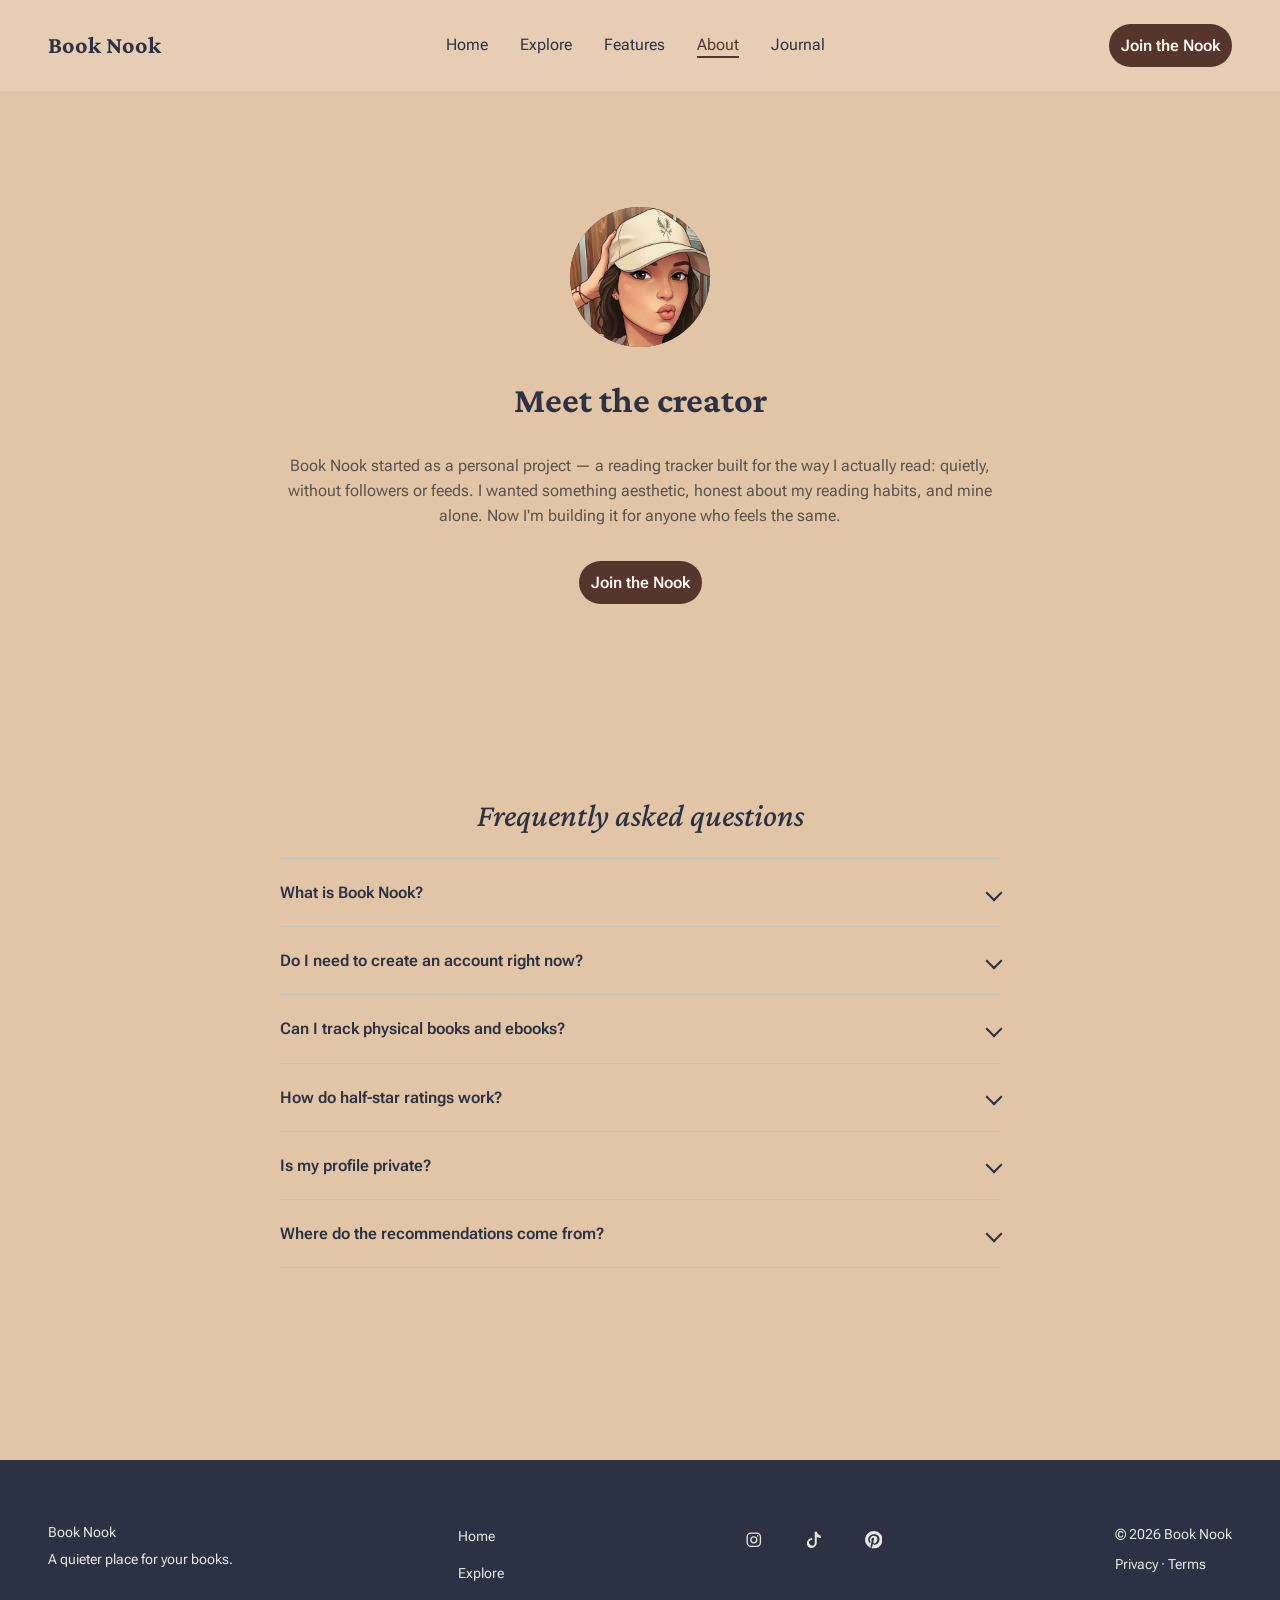
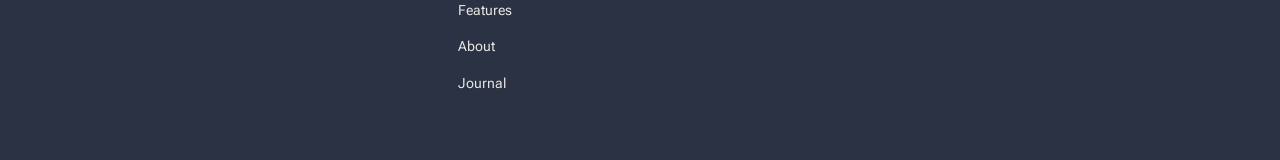
==== commit fd6cd4ec: "Final audit, Phase 4: CSS cleanup, interaction states, named JS handlers, container filters - CSS: -" ====
--- a/about.html
+++ b/about.html
@@ -37,13 +37,13 @@
     </svg>
     <header>
         <nav class="header__nav" aria-label="Main">
-            <a href="index.html" class="logo" title="Book Nook, back to the home page">Book Nook</a>
+            <a href="index.html" class="header__logo" title="Book Nook, back to the home page">Book Nook</a>
             <ul class="nav__links" id="nav-links">
-                <li><a href="index.html" title="Go to the home page">Home</a></li>
-                <li><a href="explore.html" title="Browse books by mood">Explore</a></li>
-                <li><a href="features.html" title="See what Book Nook does differently">Features</a></li>
-                <li><a href="about.html" title="Meet the creator and read the FAQ" aria-current="page">About</a></li>
-                <li><a href="journal.html" title="Read the Book Nook journal">Journal</a></li>
+                <li><a class="nav__link" href="index.html" title="Go to the home page">Home</a></li>
+                <li><a class="nav__link" href="explore.html" title="Browse books by mood">Explore</a></li>
+                <li><a class="nav__link" href="features.html" title="See what Book Nook does differently">Features</a></li>
+                <li><a class="nav__link" href="about.html" title="Meet the creator and read the FAQ" aria-current="page">About</a></li>
+                <li><a class="nav__link" href="journal.html" title="Read the Book Nook journal">Journal</a></li>
                 <li class="nav__cta"><a href="waitlist.html" class="btn btn--primary" title="Join the Book Nook waitlist">Join the Nook</a></li>
             </ul>
             <a href="waitlist.html" class="btn btn--primary header__cta" title="Join the Book Nook waitlist">Join the Nook</a>
--- a/css/variables.css
+++ b/css/variables.css
@@ -8,6 +8,7 @@
 
   /* Header & footer */
   --color-surface-20: rgba(251, 244, 234, 0.2); /* Bone @ 20% — translucent header background over the page */
+  --color-surface-15: rgba(251, 244, 234, 0.15); /* Bone @ 15% — hover tint on the Journal tab bar (light on the dark bar) */
   --color-aux8: #C8C3BA;                        /* header bottom border */
   --color-aux10: #E6E6E1;                       /* light text + icon color, used only on the dark footer background */
 
@@ -87,6 +88,12 @@
   --shadow-card: 0 0.5rem 0.75rem rgba(0, 0, 0, 0.14); /* book-card drop shadow */
   --color-overlay-scrim: rgba(0, 0, 0, 0.2); /* mobile nav dropdown backdrop */
 
+  /* Motion — every transition reads these durations, so the
+     prefers-reduced-motion block in base.css can set them all to 0s in one place */
+  --duration-fast: 0.15s; /* colour / tint changes on hover and press */
+  --duration-base: 0.2s;  /* small movements: chevrons, dropdowns, menu fade */
+  --duration-slow: 0.25s; /* header and anchor-nav slide */
+
   /* Border radius scale — these were used throughout components.css via
      var(--radius-*) but never actually defined here, so every one of
      those elements was rendering with 0 border-radius (square corners)
--- a/css/base.css
+++ b/css/base.css
@@ -1,7 +1,6 @@
 /* Smooth-scrolls to #anchor targets (Features page nav buttons) instead of
-   jumping instantly. Left unconditional rather than guarded behind
-   prefers-reduced-motion -- same deliberate decision as skipping the
-   reduced-motion reset in Phase 0. */
+   jumping instantly. Switched back to instant in the prefers-reduced-motion
+   block at the bottom of this file. */
 html {
   scroll-behavior: smooth;
 }
@@ -21,6 +20,15 @@
 a {
   color: inherit;
   text-decoration: none;
+}
+
+/* Keyboard focus ring for every link that has no focus style of its own
+   (buttons and chips define theirs in components.css). Footer overrides the
+   colour in layout.css, because Dress Blues is invisible on the dark footer. */
+a:focus-visible,
+button:focus-visible {
+  outline: 2px solid var(--color-dominant);
+  outline-offset: 3px;
 }
 
 /* <button> elements (nav__toggle, Join the Nook, mood chips,
@@ -71,6 +79,11 @@
   background-color: var(--color-background);
   color: var(--color-dominant);
   line-height: var(--lh-body);
+  /* Column layout + full viewport height pins the footer to the bottom on
+     short pages (e.g. Waitlist Confirmation); main below takes the spare space. */
+  display: flex;
+  flex-direction: column;
+  min-height: 100vh;
 }
 
 /* TYPE SCALE - headings
@@ -110,3 +123,19 @@
   font-size: var(--fs-body-1);
   font-weight: var(--fw-regular);
 }
+
+/* REDUCED MOTION
+   People who ask their OS to reduce motion get instant state changes: every
+   transition in the site reads these duration tokens, so zeroing them here
+   covers everything without !important. */
+@media (prefers-reduced-motion: reduce) {
+  :root {
+    --duration-fast: 0s;
+    --duration-base: 0s;
+    --duration-slow: 0s;
+  }
+
+  html {
+    scroll-behavior: auto;
+  }
+}
--- a/css/components.css
+++ b/css/components.css
@@ -15,7 +15,7 @@
   font-weight: var(--fw-semibold);
   line-height: normal;
   cursor: pointer;
-  transition: background-color 0.15s ease, border-color 0.15s ease, color 0.15s ease; /* animate smoothly the state change of buttons */
+  transition: background-color var(--duration-fast) ease, border-color var(--duration-fast) ease, color var(--duration-fast) ease; /* animate smoothly the state change of buttons */
   text-decoration: none;
   white-space: nowrap;
 }
@@ -128,13 +128,6 @@
   box-shadow: var(--shadow-card);
 }
 
-/* Same specificity fix as .confirmation-panel[hidden] / .signup__panel[hidden]:
-   a bare [hidden] loses to this class's display:flex rule on its own, so the
-   attribute is combined with the class to win the tie. */
-.book-card[hidden] {
-  display: none;
-}
-
 .book-card__cover {
   width: 100%;
   aspect-ratio: 2 / 3; /* standard book-cover proportions; the real covers are ~0.63-0.66 width:height, so this crops almost nothing */
@@ -201,7 +194,7 @@
   justify-content: space-between;
   padding: var(--space-lg);
   scroll-margin-top: var(--header-height); /* keeps the heading clear of the
-    sticky header when an anchor-button jump lands here */
+    sticky header when an anchor-nav__link jump lands here */
 }
 
 .feature-block--reverse {
@@ -337,7 +330,7 @@
   font-weight: var(--fw-semibold);
   line-height: 1.25;
   cursor: pointer;
-  transition: background-color 0.15s ease, color 0.15s ease, border-color 0.15s ease;
+  transition: background-color var(--duration-fast) ease, color var(--duration-fast) ease, border-color var(--duration-fast) ease;
 }
 
 .mood-chip:hover {
@@ -354,3 +347,10 @@
   background-color: var(--color-accent-1);
   color: var(--color-surface);
 }
+
+/* After .is-selected on purpose: same specificity, so a press darkens the
+   chip whether or not it is the selected one. */
+.mood-chip:active {
+  background-color: var(--color-primary-active);
+  color: var(--color-surface);
+}
--- a/css/layout.css
+++ b/css/layout.css
@@ -51,7 +51,7 @@
    Centered automatically because .features-intro (above) centers its
    flex children, and this div shrinks to fit its own content width. */
 
-.anchor-buttons {
+.anchor-nav {
   display: flex;
   justify-content: center;
   gap: var(--space-md-plus);
@@ -59,53 +59,53 @@
   position: sticky;
   top: var(--header-height);
   z-index: 90; /* below the header's 100, so header always wins if they ever overlap during the dock transition */
-  transition: transform 250ms ease; /* same speed as header--hidden, so the two bars move as one unit */
+  transition: transform var(--duration-slow) ease; /* same speed as header--hidden, so the two bars move as one unit */
   padding-block: var(--space-sm) var(--space-md);
   background-color: var(--color-surface-20);
   backdrop-filter: blur(0.33125rem);
   -webkit-backdrop-filter: blur(0.33125rem);
 }
 
+/* The <ul> inside the sticky <nav> carries the row layout */
+.anchor-nav__list {
+  display: flex;
+  justify-content: center;
+  gap: var(--space-md-plus);
+  flex-wrap: wrap;
+}
+
+/* Wrapper that positions the dropdown on phones; on desktop it is just a
+   shrink-wrapped box around the row of links. */
+.anchor-nav__menu {
+  position: relative;
+}
+
+/* Phone-only collapse button; shown in the 768px block below. */
+.anchor-nav__toggle {
+  display: none;
+}
+
 /* Toggled by initHeaderScroll() in main.js in step with header--hidden --
    slides the nav up to close the gap left where the header used to be,
    instead of leaving empty space above it. Desktop widths only, since
    the header itself never hides on mobile. */
-/* The <ul> inside the sticky <nav> carries the row layout */
-.anchor-buttons__list {
-  display: flex;
-  justify-content: center;
-  gap: var(--space-md-plus);
-  flex-wrap: wrap;
-}
-
-/* Wrapper that positions the dropdown on phones; on desktop it is just a
-   shrink-wrapped box around the row of links. */
-.anchor-buttons__menu {
-  position: relative;
-}
-
-/* Phone-only collapse button; shown in the 768px block below. */
-.anchor-buttons__toggle {
-  display: none;
-}
-
-.anchor-buttons.is-docked {
+.anchor-nav.is-docked {
   transform: translateY(calc(-1 * var(--header-height)));
 }
 
 /* Figma sizes these links at 14px, not the button system's standard
-   16px (--fs-body-2). .anchor-button is already a class directly on each
+   16px (--fs-body-2). .anchor-nav__link is already a class directly on each
    link (see features.html), so this targets it directly instead of the
-   .anchor-buttons .btn--tertiary descendant selector — same effect,
+   .anchor-nav .btn--tertiary descendant selector — same effect,
    lower specificity, no risk of overriding .btn--tertiary elsewhere. */
-.anchor-button {
+.anchor-nav__link {
   font-size: var(--fs-small);
 }
 
 /* Marks whichever feature-block is on screen, per initAnchorNav()'s
    IntersectionObserver. Same filled-pill treatment as .mood-chip.is-selected
    for a consistent "this one's active" language across the site. */
-.anchor-button.is-active {
+.anchor-nav__link.is-active {
   background-color: var(--color-accent-1);
   color: var(--color-surface);
 }
@@ -197,10 +197,7 @@
 /* ABOUT PAGE — FAQ
    Single-open accordion under the creator bio. Left-aligned unlike
    .meet-creator above it, since this is a list of Q&A pairs, not a
-   centered block of prose. No open/close transition — matches the
-   deliberate call (Phase 0) to skip a global prefers-reduced-motion
-   reset rather than adding one animated component that's the only
-   one covered by it. */
+   centered block of prose. */
 
 .faq {
   display: flex;
@@ -237,6 +234,31 @@
   font-size: var(--fs-body-1);
   font-weight: var(--fw-semibold);
   color: var(--color-dominant);
+  position: relative;
+  isolation: isolate; /* keeps the tint below behind the text without leaving the row */
+}
+
+/* Hover / press tint: a pseudo-element that bleeds past the row's sides, so
+   the tint looks like a pill without adding padding (which would shift the
+   text out of line with the heading). Only its opacity animates. */
+.faq__question::before {
+  content: '';
+  position: absolute;
+  inset: var(--space-xxs) calc(-1 * var(--space-sm));
+  z-index: -1;
+  border-radius: var(--radius-sm);
+  background-color: var(--color-secondary-hover);
+  opacity: 0;
+  transition: opacity var(--duration-fast) ease, background-color var(--duration-fast) ease;
+}
+
+.faq__question:hover::before {
+  opacity: 1;
+}
+
+.faq__question:active::before {
+  opacity: 1;
+  background-color: var(--color-secondary-active);
 }
 
 .faq__question:focus-visible {
@@ -251,6 +273,7 @@
   border-right: 2px solid currentColor;
   border-bottom: 2px solid currentColor;
   transform: rotate(45deg); /* closed: chevron pointing down */
+  transition: transform var(--duration-base) ease;
 }
 
 .faq__question[aria-expanded="true"] .faq__icon {
@@ -308,6 +331,7 @@
   font-family: var(--font-body);
   font-size: var(--fs-body-1);
   color: var(--color-dominant);
+  transition: border-color var(--duration-fast) ease;
 }
 
 .signup__submit {
@@ -386,7 +410,7 @@
   color: var(--color-text-muted);
 }
 
-.queue-badge {
+.ticket__badge {
   display: inline-flex;
   padding: var(--space-xs) var(--space-base);
   border-radius: var(--radius-pill);
@@ -397,12 +421,12 @@
   font-weight: var(--fw-semibold);
 }
 
-.dashed-divider {
+.ticket__divider {
   width: 100%;
   border-top: 1px dashed var(--color-secondary-disabled);
 }
 
-.barcode {
+.ticket__barcode {
   width: 5.5rem;  /* 88 x 48 units, drawn as one SVG */
   height: 3rem;
   color: var(--color-dominant);
@@ -413,19 +437,6 @@
   color: var(--color-text-muted);
 }
 
-
-/* Footer pinned to the bottom of the viewport on short pages
-   (e.g. Waitlist Confirmation) */
-
-body {
-  display: flex;
-  flex-direction: column;
-  min-height: 100vh;
-}
-
-main {
-  flex: 1;
-}
 
 /* HEADER
    Translucent, blurred bar */
@@ -434,7 +445,7 @@
   position: sticky;
   top: 0;
   z-index: 100;
-  transition: transform 250ms ease;
+  transition: transform var(--duration-slow) ease;
   padding: var(--space-md) var(--space-lg);
   background-color: var(--color-surface-20);
   backdrop-filter: blur(0.33125rem);
@@ -458,12 +469,21 @@
   margin: 0 auto;
 }
 
-.logo {
+.header__logo {
   font-family: var(--font-heading);
   font-size: 1.5rem;
   font-weight: var(--fw-bold);
   line-height: 1.2;
   color: var(--color-dominant);
+  transition: color var(--duration-fast) ease, opacity var(--duration-fast) ease;
+}
+
+.header__logo:hover {
+  color: var(--color-accent-1);
+}
+
+.header__logo:active {
+  opacity: 0.7;
 }
 
 .nav__links {
@@ -479,6 +499,40 @@
    on desktop the header CTA is used instead. */
 .nav__cta {
   display: none;
+}
+
+/* Header text links: an underline that grows in from the left (only
+   transform animates), kept fully drawn on the page you are on. */
+.nav__link {
+  position: relative;
+  transition: color var(--duration-fast) ease, opacity var(--duration-fast) ease;
+}
+
+.nav__link::after {
+  content: '';
+  position: absolute;
+  left: 0;
+  right: 0;
+  bottom: -0.25rem;
+  height: 2px;
+  background-color: currentColor;
+  transform: scaleX(0);
+  transform-origin: left;
+  transition: transform var(--duration-base) ease;
+}
+
+.nav__link:hover::after,
+.nav__link:focus-visible::after,
+.nav__link[aria-current="page"]::after {
+  transform: scaleX(1);
+}
+
+.nav__link:active {
+  color: var(--color-accent-1);
+}
+
+.nav__link[aria-current="page"] {
+  color: var(--color-accent-1);
 }
 
 /* FOOTER
@@ -532,6 +586,31 @@
   gap: var(--space-sm);
 }
 
+/* Footer text links (nav list + Privacy / Terms): underline fades in on hover.
+   Transitions sit here on the base state so they ease back out as well. */
+.footer__links a,
+.footer__legal a {
+  text-decoration: underline;
+  text-decoration-color: transparent;
+  text-underline-offset: 0.25rem;
+  transition: text-decoration-color var(--duration-fast) ease, opacity var(--duration-fast) ease;
+}
+
+.footer__links a:hover,
+.footer__legal a:hover {
+  text-decoration-color: currentColor;
+}
+
+.footer__links a:active,
+.footer__legal a:active {
+  opacity: 0.7;
+}
+
+/* Dress Blues ring would vanish on the dark footer, so use the light text colour. */
+footer a:focus-visible {
+  outline-color: var(--color-aux10);
+}
+
 .footer__social {
   display: flex;
   align-items: center;
@@ -547,6 +626,16 @@
   border-radius: 50%;
   background-color: var(--color-secondary-hover);
   color: var(--color-aux10);
+  transition: background-color var(--duration-fast) ease, transform var(--duration-fast) ease;
+}
+
+.footer__social-icon:hover {
+  background-color: var(--color-surface-20);
+  transform: translateY(-0.125rem);
+}
+
+.footer__social-icon:active {
+  transform: scale(0.92);
 }
 
 .footer__social-svg {
@@ -562,11 +651,11 @@
    and between Home's feature-cards-section / popular-books-section. */
 
 main {
+  flex: 1; /* takes the spare height so the footer sits at the bottom (see body in base.css) */
   display: flex;
   flex-direction: column;
   gap: var(--space-xl);
-  padding-top: var(--space-sm-plus);
-  padding-bottom: var(--space-xl-sm);
+  padding-block: var(--space-sm-plus) var(--space-xl-sm);
 }
 
 /* ==========================================================================
@@ -622,7 +711,7 @@
    Button centered in the section, 240px side padding, per Figma
    (Nicolle, 2026-09-26). */
 
-.cta {
+.features-cta {
   display: flex;
   flex-direction: column;
   align-items: center;
@@ -664,7 +753,7 @@
   -webkit-overflow-scrolling: touch;
 }
 
-.tab {
+.category-tabs__tab {
   display: inline-flex;
   align-items: center;
   justify-content: center;
@@ -680,18 +769,24 @@
   font-size: var(--fs-small);
   font-weight: var(--fw-semibold);
   cursor: pointer;
-}
-
-.tab:hover {
-  background-color: rgba(251, 244, 234, 0.15); /* Bone @ 15% -- light tint against the dark bar */
-}
-
-.tab:focus-visible {
+  transition: background-color var(--duration-fast) ease, color var(--duration-fast) ease, transform var(--duration-fast) ease;
+}
+
+.category-tabs__tab:hover {
+  background-color: var(--color-surface-15); /* light tint against the dark bar */
+}
+
+.category-tabs__tab:active {
+  background-color: var(--color-surface-20);
+  transform: scale(0.96);
+}
+
+.category-tabs__tab:focus-visible {
   outline: 2px solid var(--color-surface); /* the usual dominant-colored ring would be invisible here since dominant IS this bar's own background */
   outline-offset: 2px;
 }
 
-.tab.is-selected {
+.category-tabs__tab.is-selected {
   background-color: var(--color-surface);
   color: var(--color-dominant);
 }
@@ -730,9 +825,27 @@
   gap: var(--space-xs);
 }
 
-/* Same specificity fix as .book-card[hidden] and friends: a bare [hidden]
-   loses to this class's own display:flex rule at equal specificity. */
-.post-card[hidden] {
+/* FILTER MODIFIERS
+   Explore's mood filter and Journal's category filter use the container
+   pattern: main.js puts ONE class on the grid (e.g. .book-row--mood-cozy)
+   and these rules hide every card whose data attribute doesn't contain that
+   word. [data-moods~="cozy"] matches one whole word inside the space-separated
+   list, so "cozy heartfelt" matches both cozy and heartfelt. display:none
+   also removes hidden cards from the accessibility tree. With no modifier
+   class on the grid, nothing matches and every card shows. */
+
+.book-row--mood-cozy .book-card:not([data-moods~="cozy"]),
+.book-row--mood-thrilling .book-card:not([data-moods~="thrilling"]),
+.book-row--mood-heartfelt .book-card:not([data-moods~="heartfelt"]),
+.book-row--mood-mind-bending .book-card:not([data-moods~="mind-bending"]),
+.book-row--mood-uplifting .book-card:not([data-moods~="uplifting"]) {
+  display: none;
+}
+
+.post-grid__list--category-reading .post-card:not([data-category~="reading"]),
+.post-grid__list--category-design .post-card:not([data-category~="design"]),
+.post-grid__list--category-privacy .post-card:not([data-category~="privacy"]),
+.post-grid__list--category-behind-the-scenes .post-card:not([data-category~="behind-the-scenes"]) {
   display: none;
 }
 
@@ -772,6 +885,15 @@
   border: none;
   background-color: transparent;
   color: var(--color-dominant);
+  transition: color var(--duration-fast) ease, opacity var(--duration-fast) ease;
+}
+
+.nav__toggle:hover {
+  color: var(--color-accent-1);
+}
+
+.nav__toggle:active {
+  opacity: 0.7;
 }
 
 .nav__toggle-icon {
@@ -790,30 +912,26 @@
   backdrop-filter: blur(0.25rem);
   -webkit-backdrop-filter: blur(0.25rem);
   z-index: 98;
-  display: none;
+  opacity: 0;
+  visibility: hidden;
+  pointer-events: none;
+  transition: opacity var(--duration-base) ease, visibility var(--duration-base) ease;
 }
 
 body.is-nav-open::before {
-  display: block;
+  opacity: 1;
+  visibility: visible;
 }
 
 /* ========================================================================== */
 /* RESPONSIVE MEDIA QUERIES — DESKTOP-FIRST                                    */
 /* The base styles above are the desktop layout; each query below overrides   */
 /* them as the screen gets narrower (max-width). Blocks run widest to         */
-/* narrowest: 1025+ → 769–1024 → ≤768 → ≤480, so the narrowest match wins.     */
+/* narrowest: base (1025+) → 769–1024 → ≤768 → ≤480, so the narrowest match wins. */
 /* ========================================================================== */
 
-/* DESKTOP (1025px+) */
-@media (min-width: 1025px) {
-  .highlights__list {
-    grid-template-columns: repeat(4, 1fr);
-  }
-  
-  .book-row {
-    grid-template-columns: repeat(auto-fill, minmax(18.75rem, 1fr));
-  }
-}
+/* DESKTOP (1025px+) uses the base styles above as they are: 4-column
+   highlights, 300px book-card tracks. No query needed. */
 
 /* TABLETS & SMALL DESKTOPS (769px - 1024px) */
 @media (min-width: 769px) and (max-width: 1024px) {
@@ -841,7 +959,7 @@
     font-size: var(--fs-small); /* 14px (was 16px) */
   }
   
-  .logo {
+  .header__logo {
     font-size: 1.25rem; /* 20px (was 24px) */
   }
 }
@@ -868,17 +986,17 @@
     display: flex;
   }
   
-  /* .cta's 240px side padding (desktop/Figma spec) would overflow badly
+  /* .features-cta's 240px side padding (desktop/Figma spec) would overflow badly
      on mobile — 480px of padding alone exceeds most phone viewports.
      Fall back to the same padding used by main > section elsewhere. */
-  .cta {
+  .features-cta {
     padding: 0 var(--space-lg-sm);
   }
   
   /* FEATURES ANCHOR NAV — collapses to one slim bar on phones.
      The four links become a dropdown, opened by the toggle button, so the
      sticky bar no longer covers the feature blocks underneath. */
-  .anchor-buttons {
+  .anchor-nav {
     top: 5rem; /* the phone header is 80px tall, not the desktop 90px, so no gap shows above the bar */
     padding-block: var(--space-xs);
     /* Solid instead of the translucent blur: scrolling text showed through
@@ -888,11 +1006,11 @@
     -webkit-backdrop-filter: none;
   }
 
-  .anchor-buttons__menu {
+  .anchor-nav__menu {
     width: 100%;
   }
 
-  .anchor-buttons__toggle {
+  .anchor-nav__toggle {
     display: flex;
     align-items: center;
     justify-content: space-between;
@@ -907,20 +1025,20 @@
     font-weight: var(--fw-semibold);
   }
 
-  .anchor-buttons__chevron {
+  .anchor-nav__chevron {
     width: 0.5rem;
     height: 0.5rem;
     border-right: 2px solid currentColor;
     border-bottom: 2px solid currentColor;
     transform: translateY(-0.15rem) rotate(45deg);
-    transition: transform 0.2s ease;
-  }
-
-  .anchor-buttons.is-open .anchor-buttons__chevron {
+    transition: transform var(--duration-base) ease;
+  }
+
+  .anchor-nav.is-open .anchor-nav__chevron {
     transform: translateY(0.15rem) rotate(-135deg);
   }
 
-  .anchor-buttons__list {
+  .anchor-nav__list {
     position: absolute;
     top: calc(100% + var(--space-xs));
     left: 0;
@@ -936,16 +1054,16 @@
     opacity: 0;
     visibility: hidden; /* also takes the closed links out of the tab order */
     transform: translateY(-0.5rem);
-    transition: opacity 0.2s ease, transform 0.2s ease, visibility 0.2s ease;
-  }
-
-  .anchor-buttons.is-open .anchor-buttons__list {
+    transition: opacity var(--duration-base) ease, transform var(--duration-base) ease, visibility var(--duration-base) ease;
+  }
+
+  .anchor-nav.is-open .anchor-nav__list {
     opacity: 1;
     visibility: visible;
     transform: none;
   }
 
-  .anchor-buttons__list .anchor-button {
+  .anchor-nav__list .anchor-nav__link {
     width: 100%;
     justify-content: flex-start;
   }
@@ -956,7 +1074,13 @@
   }
 
   .nav__links {
-    display: none; /* hidden by default at mobile widths */
+    /* Closed state is invisible, not display:none, so opening can fade and
+       slide instead of snapping. visibility:hidden also keeps the closed
+       links out of the tab order. */
+    opacity: 0;
+    visibility: hidden;
+    transform: translateY(-0.5rem);
+    transition: opacity var(--duration-base) ease, transform var(--duration-base) ease, visibility var(--duration-base) ease;
     position: fixed;
     top: calc(var(--space-md) * 2 + 2rem);
     right: 0;
@@ -979,7 +1103,9 @@
      since nav__links is only styled here and in the desktop (non-media) rule,
      which this media query already outranks by being more specific+later. */
   body.is-nav-open .nav__links {
-    display: flex;
+    opacity: 1;
+    visibility: visible;
+    transform: none;
   }
   
   .book-row {
@@ -1017,8 +1143,7 @@
     padding: var(--space-md);
   }
   
-  .feature-block > div:first-child {
-    aspect-ratio: 14 / 9;
+  .feature-block__media {
     height: auto;
     width: 100%;
   }
@@ -1045,7 +1170,6 @@
   .signup__input {
     width: 100%;
     max-width: 20rem;
-    height: 3.5rem;
   }
   
   .signup__submit {
@@ -1068,8 +1192,7 @@
   
   main {
     gap: var(--space-lg);
-    padding-top: var(--space-md);
-    padding-bottom: var(--space-md);
+    padding-block: var(--space-md);
   }
 }
 
@@ -1085,15 +1208,14 @@
     padding: var(--space-md) var(--space-md);
   }
   
-  .logo {
+  .header__logo {
     font-size: 1.125rem;
     line-height: 1.3;
   }
   
   main {
     gap: var(--space-md);
-    padding-top: var(--space-sm);
-    padding-bottom: var(--space-md);
+    padding-block: var(--space-sm) var(--space-md);
   }
   
   .book-row {
@@ -1108,17 +1230,6 @@
     grid-template-columns: 1fr;
   }
   
-  .feature-block,
-  .feature-block--reverse {
-    flex-direction: column;
-  }
-  
-  .feature-block > div:first-child {
-    aspect-ratio: 14 / 9;
-    width: 100%;
-    height: auto;
-  }
-  
   footer {
     padding: var(--space-md);
   }
@@ -1129,23 +1240,10 @@
   }
   
   .signup__form {
-    flex-direction: column;
     align-items: stretch;
   }
   
-  .signup__input {
-    width: 100%;
-    max-width: 20rem;
-  }
-  
-  .signup__submit {
-    width: 100%;
-    max-width: 20rem;
-  }
-  
   .ticket {
-    width: 100%;
-    max-width: 30rem;
     padding: var(--space-md);
   }
   
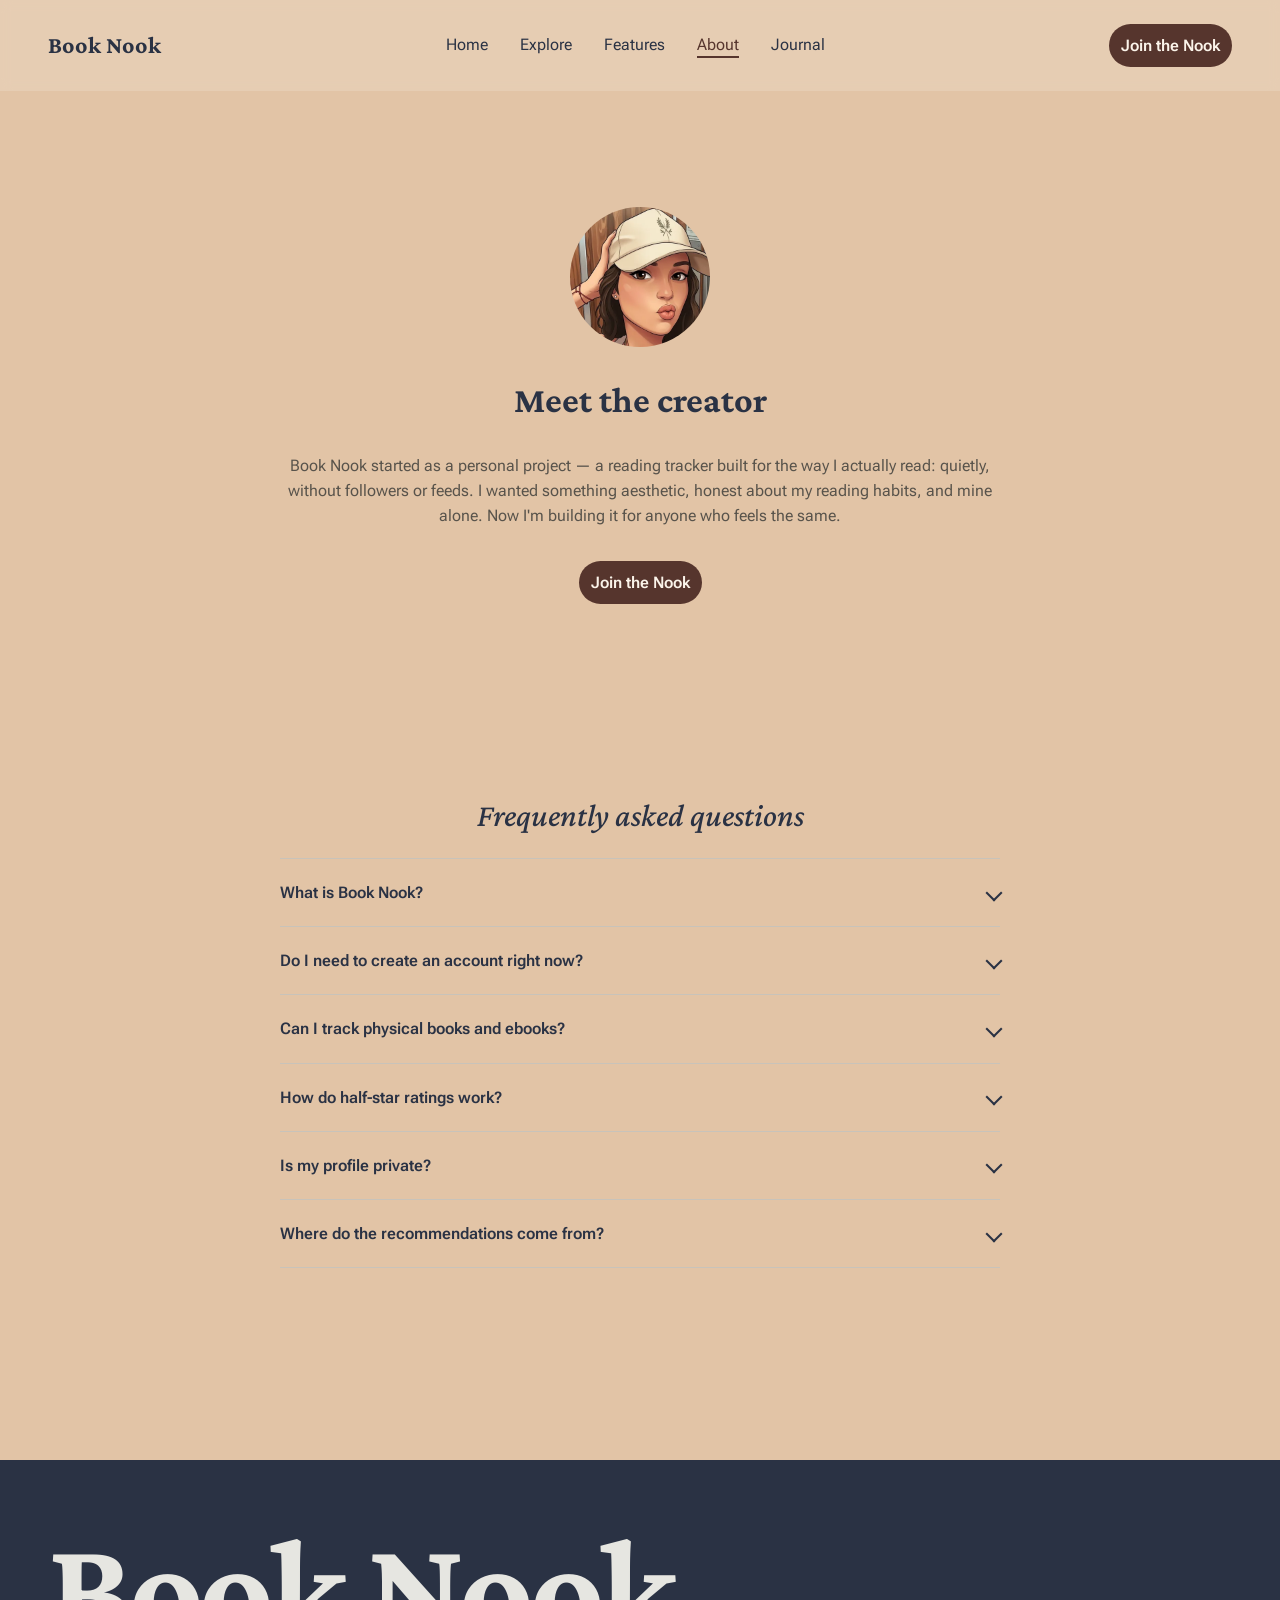
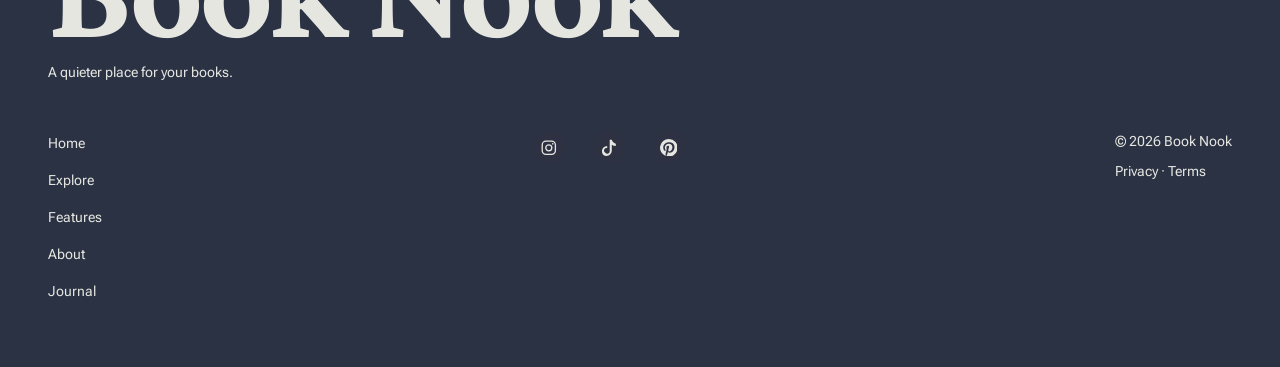
==== commit 8caa4cda: "Final audit, Phase 5 batch A: editorial type, colour bands, FAQ animation, view transitions - D3: di" ====
--- a/about.html
+++ b/about.html
@@ -73,8 +73,10 @@
                             <span class="faq__icon" aria-hidden="true"></span>
                         </button>
                     </h3>
-                    <div class="faq__answer" id="faq-a1" role="region" aria-labelledby="faq-q1" hidden>
-                        <p>A quiet reading tracker &mdash; a private space to log what you're reading, rate it, and see your habits over time, without followers, feeds, or algorithmic pressure.</p>
+                    <div class="faq__answer" id="faq-a1" role="region" aria-labelledby="faq-q1">
+                        <div class="faq__answer-inner">
+                            <p class="faq__answer-text">A quiet reading tracker &mdash; a private space to log what you're reading, rate it, and see your habits over time, without followers, feeds, or algorithmic pressure.</p>
+                        </div>
                     </div>
                 </div>
                 <div class="faq__item">
@@ -84,8 +86,10 @@
                             <span class="faq__icon" aria-hidden="true"></span>
                         </button>
                     </h3>
-                    <div class="faq__answer" id="faq-a2" role="region" aria-labelledby="faq-q2" hidden>
-                        <p>Not yet. Book Nook is in early access &mdash; join the waitlist and we'll email you as soon as your spot opens up.</p>
+                    <div class="faq__answer" id="faq-a2" role="region" aria-labelledby="faq-q2">
+                        <div class="faq__answer-inner">
+                            <p class="faq__answer-text">Not yet. Book Nook is in early access &mdash; join the waitlist and we'll email you as soon as your spot opens up.</p>
+                        </div>
                     </div>
                 </div>
                 <div class="faq__item">
@@ -95,8 +99,10 @@
                             <span class="faq__icon" aria-hidden="true"></span>
                         </button>
                     </h3>
-                    <div class="faq__answer" id="faq-a3" role="region" aria-labelledby="faq-q3" hidden>
-                        <p>Yes. Log anything you're reading &mdash; physical, ebook, or audiobook &mdash; and Book Nook tracks it the same way, with genre breakdowns and visualizations as you go.</p>
+                    <div class="faq__answer" id="faq-a3" role="region" aria-labelledby="faq-q3">
+                        <div class="faq__answer-inner">
+                            <p class="faq__answer-text">Yes. Log anything you're reading &mdash; physical, ebook, or audiobook &mdash; and Book Nook tracks it the same way, with genre breakdowns and visualizations as you go.</p>
+                        </div>
                     </div>
                 </div>
                 <div class="faq__item">
@@ -106,8 +112,10 @@
                             <span class="faq__icon" aria-hidden="true"></span>
                         </button>
                     </h3>
-                    <div class="faq__answer" id="faq-a4" role="region" aria-labelledby="faq-q4" hidden>
-                        <p>Instead of rounding a 3.5-star read up or down, Book Nook lets you rate in half-star increments, so your ratings actually reflect how you felt about a book.</p>
+                    <div class="faq__answer" id="faq-a4" role="region" aria-labelledby="faq-q4">
+                        <div class="faq__answer-inner">
+                            <p class="faq__answer-text">Instead of rounding a 3.5-star read up or down, Book Nook lets you rate in half-star increments, so your ratings actually reflect how you felt about a book.</p>
+                        </div>
                     </div>
                 </div>
                 <div class="faq__item">
@@ -117,8 +125,10 @@
                             <span class="faq__icon" aria-hidden="true"></span>
                         </button>
                     </h3>
-                    <div class="faq__answer" id="faq-a5" role="region" aria-labelledby="faq-q5" hidden>
-                        <p>Yes. Anonymous profiles are the default &mdash; your shelf is yours to keep or share, never public by default.</p>
+                    <div class="faq__answer" id="faq-a5" role="region" aria-labelledby="faq-q5">
+                        <div class="faq__answer-inner">
+                            <p class="faq__answer-text">Yes. Anonymous profiles are the default &mdash; your shelf is yours to keep or share, never public by default.</p>
+                        </div>
                     </div>
                 </div>
                 <div class="faq__item">
@@ -128,8 +138,10 @@
                             <span class="faq__icon" aria-hidden="true"></span>
                         </button>
                     </h3>
-                    <div class="faq__answer" id="faq-a6" role="region" aria-labelledby="faq-q6" hidden>
-                        <p>From your own ratings and genre history, not trending lists or what your friends are reading.</p>
+                    <div class="faq__answer" id="faq-a6" role="region" aria-labelledby="faq-q6">
+                        <div class="faq__answer-inner">
+                            <p class="faq__answer-text">From your own ratings and genre history, not trending lists or what your friends are reading.</p>
+                        </div>
                     </div>
                 </div>
             </div>
@@ -139,7 +151,7 @@
         <div class="footer__inner">
         <div class="footer__about">
             <p class="footer__about-title">Book Nook</p>
-            <p>A quieter place for your books.</p>
+            <p class="footer__tagline">A quieter place for your books.</p>
         </div>
         <nav aria-label="Footer">
             <ul class="footer__links">
--- a/css/variables.css
+++ b/css/variables.css
@@ -84,6 +84,10 @@
   --fs-small: 0.875rem;  /* 14px — used in footer, queue badge */
   --fs-micro: 0.8125rem; /* 13px — confirmation code */
 
+  /* Editorial display sizes (Phase 5 extras) — clamp() scales with the viewport, so no breakpoint is needed */
+  --fs-display: clamp(2.5rem, 8vw, 4.5rem);   /* Home hero headline: 40px on phones, 72px from ~900px up */
+  --fs-wordmark: clamp(3.5rem, 14vw, 9rem);   /* oversized footer wordmark: 56px up to 144px */
+
   /* Effects */
   --shadow-card: 0 0.5rem 0.75rem rgba(0, 0, 0, 0.14); /* book-card drop shadow */
   --color-overlay-scrim: rgba(0, 0, 0, 0.2); /* mobile nav dropdown backdrop */
--- a/css/base.css
+++ b/css/base.css
@@ -3,6 +3,34 @@
    block at the bottom of this file. */
 html {
   scroll-behavior: smooth;
+}
+
+/* CROSS-PAGE VIEW TRANSITIONS
+   Browsers that support it (Chrome, Edge, Safari 18.2+) cross-fade between
+   pages instead of flashing white; the rest navigate normally. The header
+   gets its own name so it stays put while the page content fades. */
+@view-transition {
+  navigation: auto;
+}
+
+header {
+  view-transition-name: site-header;
+}
+
+::view-transition-old(root),
+::view-transition-new(root) {
+  animation-duration: var(--duration-slow);
+}
+
+/* Text selection in the brand colours */
+::selection {
+  background-color: var(--color-accent-1);
+  color: var(--color-surface);
+}
+
+input,
+textarea {
+  caret-color: var(--color-accent-1);
 }
 
 * {
@@ -138,4 +166,8 @@
   html {
     scroll-behavior: auto;
   }
+
+  @view-transition {
+    navigation: none;
+  }
 }
--- a/css/components.css
+++ b/css/components.css
@@ -253,6 +253,7 @@
 }
 
 .highlights__heading {
+  color: var(--color-aux10); /* the section is a Dress Blues band (layout.css), so text is light */
   font-size: var(--fs-h3);
   font-weight: var(--fw-bold);
   font-style: normal; /* base.css makes h2 italic + 32px by default — Figma's heading here is 24px, bold, not italic */
@@ -264,7 +265,7 @@
   flex-direction: column;
   gap: var(--space-sm);
   padding: var(--space-md) 1.25rem;
-  background-color: var(--color-surface-20);
+  background-color: var(--color-surface-15); /* light tint on the dark band */
   border-radius: var(--radius-md);
   min-width: 0; /* grid items default to min-width:auto, which refuses to
                    shrink below the content's intrinsic width — with real
@@ -301,13 +302,13 @@
   font-weight: var(--fw-semibold);
   font-style: normal;
   line-height: 1.375;
-  color: var(--color-dominant);
+  color: var(--color-aux10);
 }
 
 .highlight__text {
   font-size: var(--fs-small);
   line-height: 1.25;
-  color: var(--color-text-muted);
+  color: var(--color-aux8);
 }
 
 /* MOOD CHIP
--- a/css/layout.css
+++ b/css/layout.css
@@ -24,6 +24,21 @@
   margin: 0 auto;
   padding: var(--space-xl) 0;
   text-align: center;
+}
+
+/* Editorial headline: large display size, tight leading, and the second half
+   set in Crimson italic in the accent colour (Chocolate on Apricot = 7:1). */
+.intro__title {
+  font-size: var(--fs-display);
+  line-height: 1.05;
+  letter-spacing: -0.02em;
+  text-wrap: balance;
+}
+
+.intro__accent {
+  font-style: italic;
+  font-weight: var(--fw-medium);
+  color: var(--color-accent-1);
 }
 
 .intro__subtitle {
@@ -280,9 +295,30 @@
   transform: rotate(-135deg); /* open: chevron pointing up */
 }
 
+/* Smooth open/close: the answer is a one-cell grid whose row animates from
+   0fr to 1fr, so the height eases without JS measuring anything. Closed
+   answers use visibility:hidden (not display:none), which keeps them out of
+   the tab order and away from screen readers but still lets the row animate. */
 .faq__answer {
-  padding: 0 0 var(--space-md);
+  display: grid;
+  grid-template-rows: 0fr;
+  visibility: hidden;
   color: var(--color-text-muted);
+  transition: grid-template-rows var(--duration-base) ease, visibility var(--duration-base) ease;
+}
+
+.faq__item.is-open .faq__answer {
+  grid-template-rows: 1fr;
+  visibility: visible;
+}
+
+.faq__answer-inner {
+  min-height: 0; /* lets the grid row shrink to 0 */
+  overflow: hidden;
+}
+
+.faq__answer-text {
+  padding-bottom: var(--space-md);
 }
 
 /* WAITLIST — SIGN-UP
@@ -552,11 +588,19 @@
   display: flex;
   align-items: flex-start;
   justify-content: space-between;
+  flex-wrap: wrap;
+  row-gap: var(--space-lg);
   width: 100%;
   max-width: 90rem;
   margin: 0 auto;
 }
 
+/* The brand block takes the full first row so the wordmark can run wide;
+   links, social icons and legal sit on the row below. */
+.footer__about {
+  flex-basis: 100%;
+}
+
 .footer__about,
 .footer__legal {
   display: flex;
@@ -566,13 +610,14 @@
 
 .footer__about-title {
   font-family: var(--font-heading);
-  font-size: 1.5rem;
+  font-size: var(--fs-wordmark);
   font-weight: var(--fw-bold);
   font-style: normal;
-  line-height: 1.2;
-}
-
-.footer__about p,
+  line-height: 0.9;
+  letter-spacing: -0.03em;
+}
+
+.footer__tagline,
 .footer__links a,
 .footer__legal p {
   font-family: var(--font-body);
@@ -650,6 +695,29 @@
    mood-based-browse / recent-releases / popular-shelves / user-shelves-cta,
    and between Home's feature-cards-section / popular-books-section. */
 
+/* FULL-BLEED COLOUR BANDS
+   Two sections get a background that runs edge to edge while their content
+   stays inside the 90rem container: the box-shadow paints the colour 100vmax
+   past both sides, and clip-path trims it back to the section's own height.
+   The transparent border is the band's vertical padding (the .page-section
+   padding shorthand would otherwise override padding-block). */
+.highlights,
+.popular-shelves {
+  border-block: var(--band-padding) solid transparent;
+  background-color: var(--band-color);
+  box-shadow: 0 0 0 100vmax var(--band-color);
+  clip-path: inset(0 -100vmax);
+  --band-padding: var(--space-xl-sm);
+}
+
+.highlights {
+  --band-color: var(--color-dominant); /* Home: Dress Blues band behind the four highlights */
+}
+
+.popular-shelves {
+  --band-color: var(--color-surface-20); /* Explore: soft Bone band behind the second shelf */
+}
+
 main {
   flex: 1; /* takes the spare height so the footer sits at the bottom (see body in base.css) */
   display: flex;
@@ -668,6 +736,7 @@
    2, then 1 automatically — no media queries needed. */
 
 .book-row {
+  --book-row-gap: var(--space-lg);
   display: grid;
   width: 100%; /* explicit definite width — .mood-browse is display:flex with
                   align-items: flex-start, which shrink-wraps children instead of
@@ -676,7 +745,21 @@
                   same root cause as the main > section fix above but for a flex parent
                   instead of a margin:auto block parent. */
   grid-template-columns: repeat(auto-fill, minmax(18.75rem, 1fr));
-  gap: var(--space-lg);
+  gap: var(--book-row-gap);
+}
+
+/* Shelf ledge: a wooden strip under the last row of covers. It is a grid
+   item on its own row, pulled up with a negative margin so the cards look
+   like they stand on it. Decorative, so it has no content. Hidden on phones
+   and small tablets, where the cards stack into several short rows. */
+.book-row::after {
+  content: '';
+  grid-column: 1 / -1;
+  height: 0.875rem;
+  margin-top: calc(-1 * var(--book-row-gap) + var(--space-xs));
+  border-radius: var(--radius-sm);
+  background-color: var(--color-accent-1);
+  box-shadow: var(--shadow-card);
 }
 
 /* EXPLORE — RECENT RELEASES / POPULAR SHELVES
@@ -751,6 +834,8 @@
     Instagram/YouTube; keeps the reference's single-row pill shape intact
     at every width, per Nicolle's decision (2026-09-28) */
   -webkit-overflow-scrolling: touch;
+  scrollbar-width: thin; /* slim scrollbar in a Bone tint instead of the default grey bar */
+  scrollbar-color: var(--color-surface-60) transparent;
 }
 
 .category-tabs__tab {
@@ -1109,8 +1194,17 @@
   }
   
   .book-row {
+    --book-row-gap: var(--space-lg-sm);
     grid-template-columns: repeat(auto-fill, minmax(9rem, 1fr));
-    gap: var(--space-lg-sm);
+  }
+
+  .book-row::after {
+    display: none;
+  }
+
+  .highlights,
+  .popular-shelves {
+    --band-padding: var(--space-lg);
   }
   
   /* Cards fill their grid track instead of sitting at a fixed width, so
@@ -1222,8 +1316,8 @@
     /* 7.5rem (120px) + 0.75rem (12px) gap: 2*120+12=252px fits inside the
        272px available at 320px (320 - 48px section padding), and 1fr hands
        the spare width back to the two cards. */
+    --book-row-gap: var(--space-sm);
     grid-template-columns: repeat(auto-fill, minmax(7.5rem, 1fr));
-    gap: var(--space-sm);
   }
   
   .highlights__list {
@@ -1237,6 +1331,10 @@
   .footer__inner {
     flex-direction: column;
     gap: var(--space-md);
+  }
+
+  .footer__about {
+    flex-basis: auto; /* in a column, 100% would mean height */
   }
   
   .signup__form {
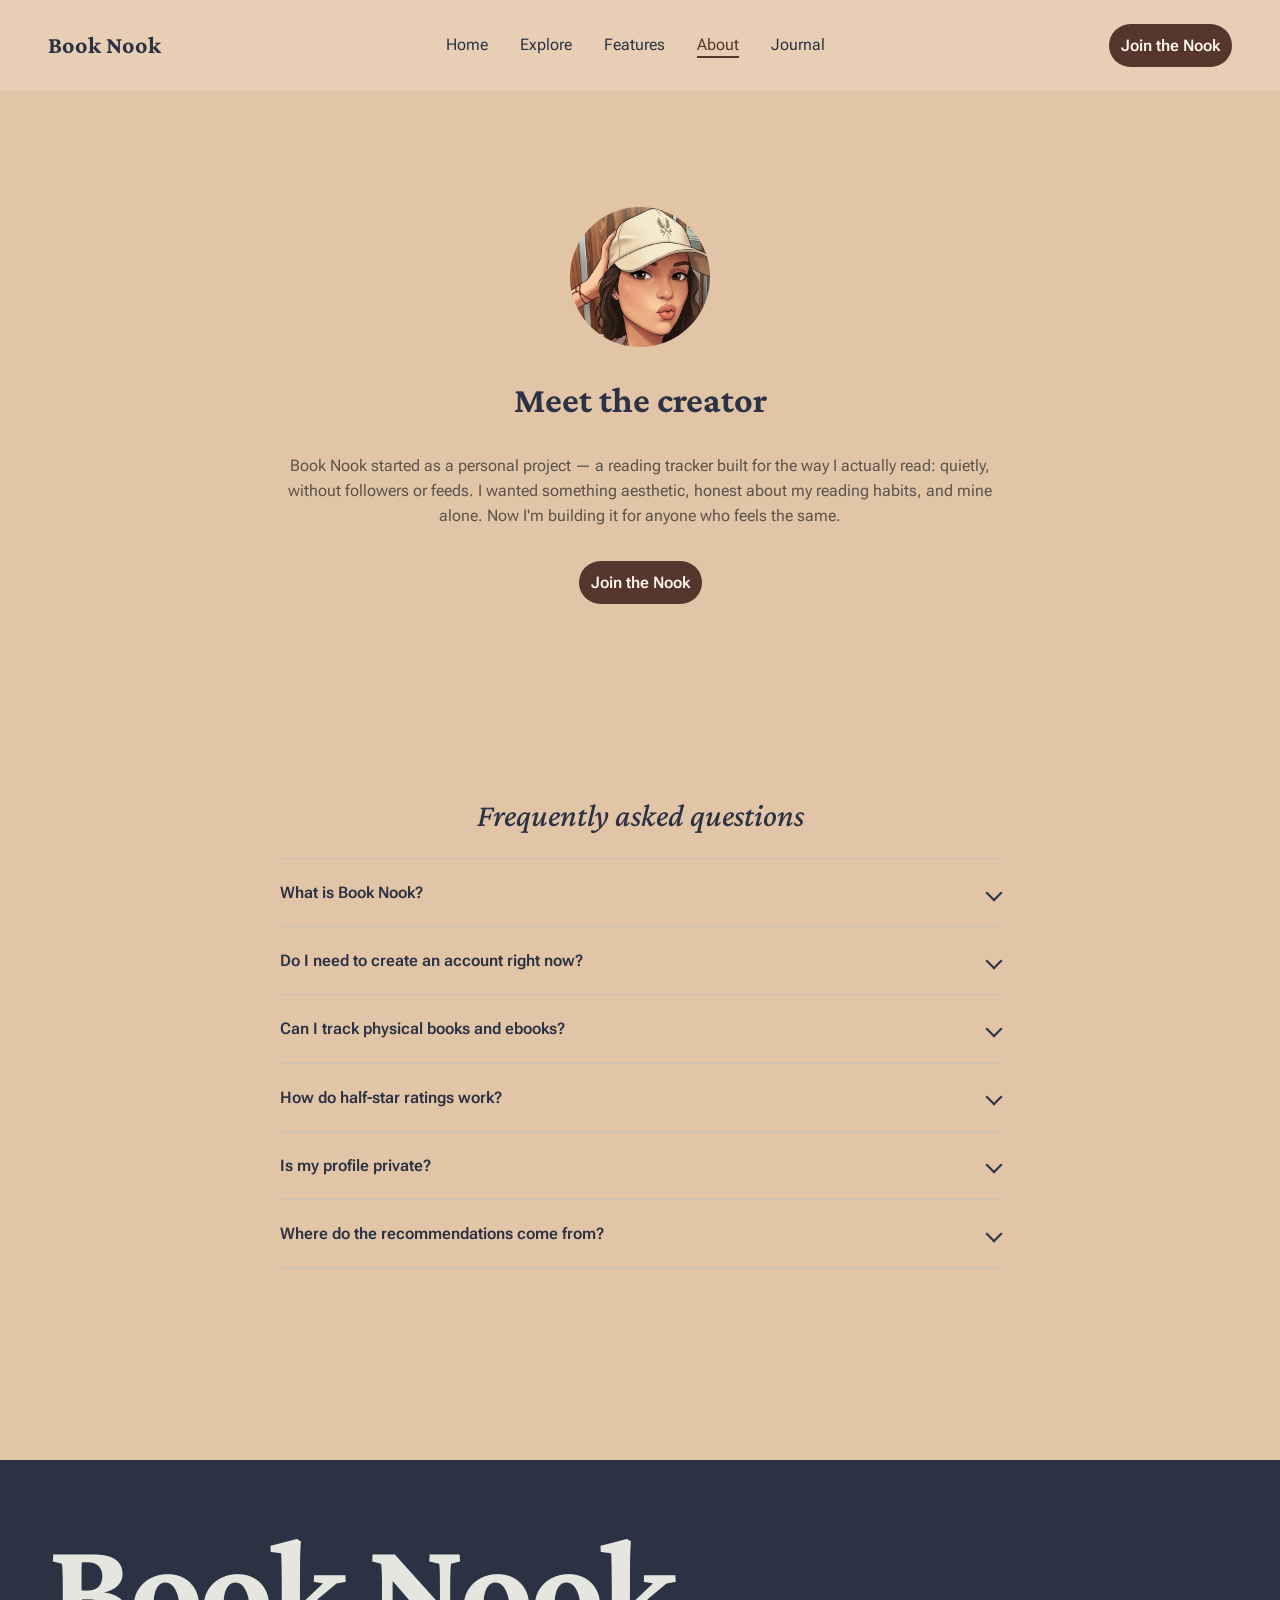
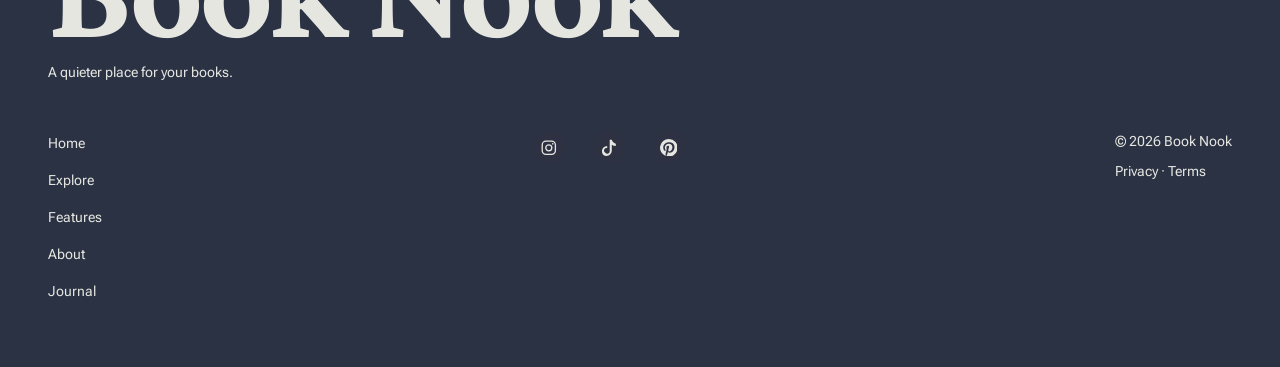
==== commit 3b03cfbf: "Final audit: point og tags and README at the Netlify domain og:image and og:url on all 8 pages still" ====
--- a/about.html
+++ b/about.html
@@ -11,8 +11,8 @@
     <link rel="apple-touch-icon" href="assets/apple-touch-icon.png">
     <meta property="og:title" content="About">
     <meta property="og:description" content="Meet the creator behind Book Nook — a quiet, honest reading tracker built for readers who want their shelf without the followers or feeds.">
-    <meta property="og:image" content="https://book-nook.example/assets/og-image.png">
-    <meta property="og:url" content="https://book-nook.example/about.html">
+    <meta property="og:image" content="https://nicolle-booknook.netlify.app/assets/og-image.png">
+    <meta property="og:url" content="https://nicolle-booknook.netlify.app/about.html">
     <meta property="og:type" content="website">
     <meta property="og:site_name" content="Book Nook">
     <meta property="og:locale" content="en_US">
--- a/css/variables.css
+++ b/css/variables.css
@@ -9,6 +9,7 @@
   /* Header & footer */
   --color-surface-20: rgba(251, 244, 234, 0.2); /* Bone @ 20% — translucent header background over the page */
   --color-surface-15: rgba(251, 244, 234, 0.15); /* Bone @ 15% — hover tint on the Journal tab bar (light on the dark bar) */
+  --color-header-bg: #E7CEB4;                   /* Bone @ 20% over Apricot, as a solid colour: looks the same on the page, but stays readable when a dark band scrolls under the sticky header */
   --color-aux8: #C8C3BA;                        /* header bottom border */
   --color-aux10: #E6E6E1;                       /* light text + icon color, used only on the dark footer background */
 
@@ -16,6 +17,14 @@
   --color-surface-60: rgba(251, 244, 234, 0.6); /* Bone @ 60% opacity */
   --color-aux4: #4A4E41;                        /* book cover placeholder */
   --color-text-muted: #58534B;                  /* the one muted-text colour (book-card author, feature/hero/intro body copy, placeholders). 4.6:1 on Apricot, 5.96:1 on the book-card surface — replaces the old #70746B and #756F65, which were 2.88–3.73:1 */
+
+  /* Chart colours for the Features mockups (Bone panel behind them).
+     The legend labels every segment with its name and value, so colour is
+     never the only way to read the chart. */
+  --color-chart-1: var(--color-dominant);
+  --color-chart-2: var(--color-accent-1);
+  --color-chart-3: #B5835A; /* caramel */
+  --color-chart-4: #8F9BB3; /* dusty blue */
 
   /* Button system */
   --color-primary-default: var(--color-accent-1);   /* Accent 1 100% — Primary default fill */
@@ -97,6 +106,8 @@
   --duration-fast: 0.15s; /* colour / tint changes on hover and press */
   --duration-base: 0.2s;  /* small movements: chevrons, dropdowns, menu fade */
   --duration-slow: 0.25s; /* header and anchor-nav slide */
+  --duration-reveal: 0.6s; /* scroll reveal, hero words, underline draw */
+  --stagger-step: 0.08s;   /* delay between siblings in a staggered reveal */
 
   /* Border radius scale — these were used throughout components.css via
      var(--radius-*) but never actually defined here, so every one of
--- a/css/base.css
+++ b/css/base.css
@@ -161,6 +161,8 @@
     --duration-fast: 0s;
     --duration-base: 0s;
     --duration-slow: 0s;
+    --duration-reveal: 0s;
+    --stagger-step: 0s;
   }
 
   html {
--- a/css/components.css
+++ b/css/components.css
@@ -126,6 +126,28 @@
   background-color: var(--color-surface-60);
   border-radius: var(--radius-md);
   box-shadow: var(--shadow-card);
+  position: relative;
+  /* Tilt (J8): main.js sets --tilt-x / --tilt-y while the pointer moves over
+     the card and removes them on leave. The transition is on the base state,
+     so the card eases back flat instead of snapping. */
+  transform: perspective(60rem) rotateX(var(--tilt-x, 0deg)) rotateY(var(--tilt-y, 0deg));
+  transition: transform var(--duration-fast) ease;
+}
+
+/* Glare: a soft Bone highlight that follows the pointer (position set by main.js) */
+.book-card::after {
+  content: '';
+  position: absolute;
+  inset: 0;
+  border-radius: inherit;
+  pointer-events: none;
+  background: radial-gradient(circle at var(--glare-x, 50%) var(--glare-y, 50%), var(--color-surface), transparent 60%);
+  opacity: 0;
+  transition: opacity var(--duration-base) ease;
+}
+
+.book-card.is-tilting::after {
+  opacity: 0.5;
 }
 
 .book-card__cover {
@@ -202,20 +224,16 @@
 }
 
 .feature-block__media {
-  background-color: var(--color-disabled-text);
+  background-color: var(--color-dominant); /* Dress Blues tile; the Bone mockup panel sits on it */
+  padding: var(--space-lg-sm);
   border-radius: var(--radius-lg);
-  aspect-ratio: 14 / 9;
+  /* no fixed aspect ratio: the mockup panels set the height. A 14:9 ratio made
+     the tile's minimum width exceed max-width and pushed the text column over it. */
   flex: 1 1 0;
   max-width: 35rem;
   display: flex;
   align-items: center;
   justify-content: center;
-}
-
-/* Placeholder illustrations (inline SVG, not final art) */
-.feature-block__icon {
-  width: 6rem;
-  height: 6rem;
 }
 
 .feature-block__text {
@@ -355,3 +373,401 @@
   background-color: var(--color-primary-active);
   color: var(--color-surface);
 }
+
+
+/* FEATURE MOCKUPS
+   The four tiles on the Features page hold small coded "app screens"
+   instead of illustrations: a Bone panel (.mock) on the Dress Blues tile.
+   All sample content is labelled "Example" (.mock__tag). */
+
+.mock {
+  display: flex;
+  flex-direction: column;
+  gap: var(--space-base);
+  width: 100%;
+  padding: var(--space-md);
+  background-color: var(--color-surface);
+  border-radius: var(--radius-md);
+  box-shadow: var(--shadow-card);
+  color: var(--color-dominant);
+}
+
+.mock__head {
+  display: flex;
+  align-items: center;
+  justify-content: space-between;
+  gap: var(--space-sm);
+}
+
+.mock__title {
+  font-size: var(--fs-small);
+  font-weight: var(--fw-semibold);
+}
+
+.mock__tag {
+  padding: var(--space-xxs) var(--space-sm);
+  border-radius: var(--radius-pill);
+  background-color: var(--color-secondary-hover);
+  color: var(--color-text-muted);
+  font-size: var(--fs-micro);
+  font-weight: var(--fw-semibold);
+}
+
+/* Genre donut (J3). Each segment is a circle whose dash covers --len percent
+   of the ring (pathLength is 100) starting at --start. The ring is rotated so
+   it starts at 12 o'clock. main.js adds .js-draw, then .is-drawn when the
+   panel scrolls into view, and the segments grow from 0 to their length. */
+.mock__body--genre {
+  display: flex;
+  flex-wrap: wrap;
+  align-items: center;
+  justify-content: center;
+  gap: var(--space-md);
+}
+
+.donut {
+  flex-shrink: 0;
+  width: 8.5rem;
+  height: 8.5rem;
+  transform: rotate(-90deg);
+}
+
+.donut__track,
+.donut__segment {
+  fill: none;
+  stroke-width: 6;
+}
+
+.donut__track {
+  stroke: var(--color-secondary-hover);
+}
+
+.donut__segment {
+  stroke-dasharray: calc(var(--len) - 0.8) 100; /* the 0.8 leaves a hairline gap between segments */
+  stroke-dashoffset: calc(-1 * var(--start));
+  transition: stroke-dasharray calc(var(--duration-reveal) * 1.5) ease;
+  transition-delay: calc(var(--seg) * var(--stagger-step) * 2);
+}
+
+.mock--genre.js-draw:not(.is-drawn) .donut__segment {
+  stroke-dasharray: 0 100;
+}
+
+.donut__segment--1 { --len: 38; --start: 0;  --seg: 0; stroke: var(--color-chart-1); }
+.donut__segment--2 { --len: 27; --start: 38; --seg: 1; stroke: var(--color-chart-2); }
+.donut__segment--3 { --len: 20; --start: 65; --seg: 2; stroke: var(--color-chart-3); }
+.donut__segment--4 { --len: 15; --start: 85; --seg: 3; stroke: var(--color-chart-4); }
+
+.legend {
+  display: flex;
+  flex-direction: column;
+  gap: var(--space-xs);
+  min-width: 8rem;
+}
+
+.legend__item {
+  display: flex;
+  align-items: center;
+  gap: var(--space-xs);
+  font-size: var(--fs-small);
+}
+
+.legend__swatch {
+  width: 0.75rem;
+  height: 0.75rem;
+  border-radius: var(--radius-pill);
+}
+
+.legend__swatch--1 { background-color: var(--color-chart-1); }
+.legend__swatch--2 { background-color: var(--color-chart-2); }
+.legend__swatch--3 { background-color: var(--color-chart-3); }
+.legend__swatch--4 { background-color: var(--color-chart-4); }
+
+.legend__name {
+  flex: 1;
+}
+
+.legend__value {
+  font-weight: var(--fw-semibold);
+}
+
+/* Half-star rater (J2). Ten visually hidden radios (0.5 to 5) form one
+   native radio group, so arrow keys step through half stars. Every star has
+   two invisible label halves on top of it for the mouse. main.js sets --fill
+   (0 to 1) on each star; the gold star underneath is clipped to that share. */
+.rate-book {
+  display: flex;
+  align-items: center;
+  gap: var(--space-sm);
+}
+
+.rate-book__cover {
+  flex-shrink: 0;
+  width: 2.75rem;
+  aspect-ratio: 2 / 3;
+  overflow: hidden;
+  border-radius: var(--radius-sm);
+  background-color: var(--color-aux4);
+}
+
+.rate-book__cover img {
+  width: 100%;
+  height: 100%;
+  object-fit: cover;
+}
+
+.rate-book__title {
+  font-size: var(--fs-small);
+  font-weight: var(--fw-semibold);
+}
+
+.rate-book__author {
+  font-size: var(--fs-small);
+  color: var(--color-text-muted);
+}
+
+.rater {
+  --rater-star: 2.25rem;
+  display: flex;
+  flex-direction: column;
+  align-items: center;
+  gap: var(--space-xs);
+  min-width: 0;
+  border: none;
+}
+
+.rater__stars {
+  display: flex;
+  gap: var(--space-xxs);
+}
+
+.rater__star {
+  position: relative;
+  width: var(--rater-star);
+  height: calc(var(--rater-star) * 0.9545);
+}
+
+.rater__base,
+.rater__fill {
+  position: absolute;
+  inset: 0;
+  width: 100%;
+  height: 100%;
+}
+
+.rater__fill {
+  clip-path: inset(0 calc((1 - var(--fill, 0)) * 100%) 0 0);
+  transition: clip-path var(--duration-fast) ease;
+}
+
+.rater__input {
+  position: absolute;
+  width: 0.0625rem;
+  height: 0.0625rem;
+  margin: 0;
+  opacity: 0;
+  pointer-events: none;
+}
+
+.rater__half {
+  position: absolute;
+  top: 0;
+  bottom: 0;
+  width: 50%;
+  cursor: pointer;
+}
+
+.rater__half--left {
+  left: 0;
+}
+
+.rater__half--right {
+  right: 0;
+}
+
+.rater__input:focus-visible + .rater__half {
+  outline: 2px solid var(--color-dominant);
+  outline-offset: 2px;
+  border-radius: var(--radius-sm);
+}
+
+.rater__star.is-popping {
+  animation: star-pop var(--duration-base) ease;
+}
+
+@keyframes star-pop {
+  50% {
+    transform: scale(1.25);
+  }
+}
+
+.rater__readout {
+  font-size: var(--fs-small);
+  color: var(--color-text-muted);
+}
+
+.rater__number {
+  font-family: var(--font-heading);
+  font-size: var(--fs-h3);
+  font-weight: var(--fw-bold);
+  color: var(--color-dominant);
+}
+
+/* Sparkle burst when a rating is chosen: six gold dots fly out from the
+   edge of the filled part of the star and fade. Removed when done. */
+.rater__spark {
+  position: absolute;
+  top: 50%;
+  left: calc(var(--fill, 1) * 100%);
+  width: 0.375rem;
+  height: 0.375rem;
+  margin: -0.1875rem 0 0 -0.1875rem;
+  border-radius: var(--radius-pill);
+  background-color: var(--color-gold);
+  pointer-events: none;
+  animation: spark var(--duration-reveal) ease-out forwards;
+}
+
+@keyframes spark {
+  from {
+    opacity: 1;
+    transform: translate(0, 0) scale(1);
+  }
+
+  to {
+    opacity: 0;
+    transform: translate(var(--dx), var(--dy)) scale(0.4);
+  }
+}
+
+/* Anonymous profile card */
+.profile__id {
+  display: flex;
+  align-items: center;
+  gap: var(--space-sm);
+}
+
+.profile__avatar {
+  display: flex;
+  align-items: center;
+  justify-content: center;
+  flex-shrink: 0;
+  width: 3rem;
+  height: 3rem;
+  border-radius: var(--radius-pill);
+  background-color: var(--color-dominant);
+}
+
+.profile__avatar-icon {
+  width: 1.75rem;
+  height: 1.75rem;
+}
+
+.profile__shuffle {
+  margin-left: auto;
+}
+
+.profile__avatar-art {
+  width: 2.25rem;
+  height: 2.25rem;
+}
+
+.profile__cell--1 { fill: var(--color-gold); }
+.profile__cell--2 { fill: var(--color-surface); }
+.profile__cell--3 { fill: var(--color-chart-3); }
+.profile__cell--4 { fill: var(--color-chart-4); }
+
+.profile__alias {
+  font-weight: var(--fw-semibold);
+}
+
+.profile__note {
+  font-size: var(--fs-small);
+  color: var(--color-text-muted);
+}
+
+.privacy-list {
+  display: flex;
+  flex-direction: column;
+}
+
+.privacy-list__item {
+  display: flex;
+  align-items: center;
+  justify-content: space-between;
+  gap: var(--space-sm);
+  padding-block: var(--space-sm);
+  border-top: 1px solid var(--color-aux8);
+  font-size: var(--fs-small);
+}
+
+.privacy-list__value {
+  display: inline-flex;
+  align-items: center;
+  gap: var(--space-xxs);
+  font-weight: var(--fw-semibold);
+  text-align: right;
+}
+
+.privacy-list__icon {
+  width: 0.875rem;
+  height: 0.875rem;
+}
+
+/* Recommendations card */
+.recs__reason {
+  font-size: var(--fs-small);
+  color: var(--color-text-muted);
+}
+
+.recs {
+  display: flex;
+  flex-direction: column;
+  gap: var(--space-sm);
+}
+
+.recs__item {
+  display: flex;
+  align-items: center;
+  gap: var(--space-sm);
+}
+
+.recs__cover {
+  flex-shrink: 0;
+  width: 2.25rem;
+  aspect-ratio: 2 / 3;
+  overflow: hidden;
+  border-radius: var(--radius-sm);
+  background-color: var(--color-aux4);
+}
+
+.recs__cover img {
+  width: 100%;
+  height: 100%;
+  object-fit: cover;
+}
+
+.recs__info {
+  flex: 1;
+  min-width: 0;
+}
+
+.recs__title {
+  font-size: var(--fs-small);
+  font-weight: var(--fw-semibold);
+  line-height: 1.3;
+}
+
+.recs__author {
+  font-size: var(--fs-micro);
+  color: var(--color-text-muted);
+}
+
+.recs__chip {
+  flex-shrink: 0;
+  padding: var(--space-xxs) var(--space-sm);
+  border-radius: var(--radius-pill);
+  background-color: var(--color-secondary-hover);
+  font-size: var(--fs-micro);
+  font-weight: var(--fw-semibold);
+}
--- a/css/layout.css
+++ b/css/layout.css
@@ -16,14 +16,250 @@
    gap only applies BETWEEN sections, not above the first one). */
 
 .intro {
-  display: flex;
-  flex-direction: column;
+  display: grid;
+  grid-template-columns: 1.15fr 1fr;
   align-items: center;
-  gap: var(--space-md);
-  max-width: 60rem;
+  gap: var(--space-lg);
+  max-width: 75rem;
   margin: 0 auto;
   padding: var(--space-xl) 0;
-  text-align: center;
+}
+
+.intro__text {
+  display: flex;
+  flex-direction: column;
+  align-items: flex-start;
+  gap: var(--space-md);
+  text-align: left;
+}
+
+/* HERO BOOK STACK (D1): three real covers fanned in 3D beside the headline.
+   Purely decorative (aria-hidden, empty alt). Each cover reads its own
+   rotation and offset from custom properties, so hover only swaps the
+   variables and the transition on the base state eases it back on mouseout.
+   Hidden at 1024px and below, where the hero returns to a centred column;
+   the images are loading="lazy", so a hidden stack is never downloaded. */
+.intro__stack {
+  position: relative;
+  height: 28rem;
+  perspective: 70rem;
+}
+
+.intro__book {
+  --x: 0rem;
+  --y: 0rem;
+  --rot: 0deg;
+  --ry: 0deg;
+  position: absolute;
+  top: 50%;
+  left: 50%;
+  width: 13rem;
+  margin: -9.5rem 0 0 -6.5rem;
+  border-radius: var(--radius-sm);
+  box-shadow: var(--shadow-card);
+  transform: translate3d(var(--x), var(--y), 0) rotate(var(--rot)) rotateY(var(--ry));
+  transition: transform var(--duration-base) ease;
+  animation: book-fan var(--duration-reveal) ease both;
+  animation-delay: calc(var(--i) * var(--stagger-step) + 0.3s);
+}
+
+.intro__book img {
+  display: block;
+  width: 100%;
+  height: auto;
+  border-radius: var(--radius-sm);
+}
+
+.intro__book--back  { --x: -7rem; --y: -1rem; --rot: -10deg; --ry: 14deg; }
+.intro__book--left  { --x: 6.5rem; --y: 1rem; --rot: 8deg;  --ry: -14deg; }
+.intro__book--front { --x: -0.5rem; --y: 2.5rem; --rot: -2deg; }
+
+.intro__stack:hover .intro__book--back  { --x: -9.5rem; --rot: -14deg; }
+.intro__stack:hover .intro__book--left  { --x: 9rem;   --rot: 12deg; }
+.intro__stack:hover .intro__book--front { --y: 1.5rem; }
+
+@keyframes book-fan {
+  from {
+    opacity: 0;
+    transform: translate3d(0, 1.5rem, 0) rotate(0deg);
+  }
+
+  to {
+    opacity: 1;
+    transform: translate3d(var(--x), var(--y), 0) rotate(var(--rot)) rotateY(var(--ry));
+  }
+}
+
+/* Tablet and phone: back to the centred single column, no stack. */
+@media (max-width: 1024px) {
+  .intro {
+    display: flex;
+    flex-direction: column;
+    align-items: center;
+    max-width: 60rem;
+    gap: var(--space-md);
+  }
+
+  .intro__text {
+    align-items: center;
+    text-align: center;
+  }
+
+  .intro__stack {
+    display: none;
+  }
+}
+
+/* HOME BOOKSHELF (restored from the PEC 2 wireframe's "book spines" strip,
+   which the PEC 3 design dropped). A row of spines standing on a wooden
+   ledge: ten real titles from the catalogue, thin filler spines and a few
+   leaning books. Purely decorative, so the section is aria-hidden; the same
+   books are listed properly below and on Explore. Spine colours are Dress
+   Blues, Chocolate and Bone for the labelled ones (text passes contrast);
+   the unlabelled fillers also use the two chart tones. Gold is not used:
+   it stays reserved for ratings, as in the colour system. Each spine reads its
+   lift and lean from custom properties, so hover only swaps a variable and
+   the transition on the base state eases it back on mouseout. On narrower
+   screens the same number of spines is trimmed from both ends, so the shelf
+   stays centred and never scrolls sideways. */
+.shelf {
+  max-width: 75rem;
+  margin-top: calc(-1 * var(--space-xl)); /* cancels main's gap above, so the shelf follows the hero's own bottom padding */
+  overflow-x: clip;
+}
+
+.shelf__books {
+  display: flex;
+  align-items: flex-end;
+  justify-content: center;
+  gap: var(--space-xs);
+  padding-top: var(--space-base); /* room for the hover lift */
+}
+
+.shelf__book {
+  --spine-bg: var(--color-dominant);
+  --spine-fg: var(--color-surface);
+  --spine-h: 13rem;
+  --lift: 0rem;
+  --lean: 0deg;
+  flex: none;
+  box-sizing: border-box;
+  width: 3.5rem;
+  height: var(--spine-h);
+  padding: var(--space-sm) var(--space-xs);
+  border-radius: var(--radius-sm) var(--radius-sm) 0 0;
+  /* two thin bands near the top and bottom, then the spine colour */
+  background:
+    linear-gradient(var(--spine-fg), var(--spine-fg)) 0 0.375rem / 100% 0.125rem no-repeat,
+    linear-gradient(var(--spine-fg), var(--spine-fg)) 0 calc(100% - 0.375rem) / 100% 0.125rem no-repeat,
+    var(--spine-bg);
+  box-shadow: var(--shadow-card);
+  color: var(--spine-fg);
+  font-size: var(--fs-small);
+  line-height: 1.25;
+  writing-mode: vertical-rl; /* title and author read top to bottom, side by side */
+  transform: translateY(var(--lift)) rotate(var(--lean));
+  transition: transform var(--duration-base) ease;
+}
+
+.shelf__title,
+.shelf__author {
+  display: block;
+  max-height: 100%;
+  white-space: nowrap;
+  overflow: hidden;
+  text-overflow: ellipsis;
+}
+
+.shelf__title {
+  font-weight: var(--fw-semibold);
+}
+
+.shelf__book--cocoa { --spine-bg: var(--color-accent-1); }
+.shelf__book--bone  { --spine-bg: var(--color-surface); --spine-fg: var(--color-dominant); }
+.shelf__book--tan   { --spine-bg: var(--color-chart-3); --spine-fg: var(--color-dominant); }
+.shelf__book--slate { --spine-bg: var(--color-chart-4); --spine-fg: var(--color-dominant); }
+
+.shelf__book:nth-child(4n + 1) { --spine-h: 12.5rem; }
+.shelf__book:nth-child(4n + 2) { --spine-h: 14.5rem; }
+.shelf__book:nth-child(4n + 3) { --spine-h: 13.5rem; }
+.shelf__book:nth-child(4n)     { --spine-h: 15rem; }
+
+/* Unlabelled filler spines: thinner and shorter than the labelled ones */
+.shelf__book--filler {
+  width: 1.5rem;
+  padding: 0;
+}
+
+.shelf__book--filler:nth-child(odd)  { --spine-h: 8rem; }
+.shelf__book--filler:nth-child(even) { --spine-h: 9.5rem; }
+
+/* Leaning books pivot on a bottom corner; the margin makes room for the slant */
+.shelf__book--lean-left {
+  --lean: -18deg;
+  margin-left: 2.75rem; /* physical: the spines use a vertical writing mode, so logical margins would point up and down */
+  transform-origin: bottom left;
+}
+
+.shelf__book--lean-right {
+  --lean: 18deg;
+  margin-right: 2.75rem;
+  transform-origin: bottom right;
+}
+
+.shelf__ledge {
+  height: 0.875rem;
+  border-radius: var(--radius-sm);
+  background-color: var(--color-accent-1);
+  box-shadow: var(--shadow-card);
+}
+
+@media (hover: hover) {
+  .shelf__book:hover {
+    --lift: -0.75rem;
+  }
+}
+
+@media (prefers-reduced-motion: reduce) {
+  .shelf__book:hover {
+    --lift: 0rem;
+  }
+}
+
+@media (max-width: 1200px) {
+  .shelf__book:nth-child(-n + 2),
+  .shelf__book:nth-last-child(-n + 2) {
+    display: none;
+  }
+}
+
+@media (max-width: 1024px) {
+  .shelf__book:nth-child(-n + 3),
+  .shelf__book:nth-last-child(-n + 3) {
+    display: none;
+  }
+}
+
+@media (max-width: 768px) {
+  .shelf {
+    margin-top: calc(-1 * var(--space-lg)); /* main's gap is 48px here */
+  }
+
+  .shelf__book:nth-child(-n + 6),
+  .shelf__book:nth-last-child(-n + 6) {
+    display: none;
+  }
+}
+
+@media (max-width: 480px) {
+  .shelf {
+    margin-top: calc(-1 * var(--space-md)); /* main's gap is 24px here */
+  }
+
+  .shelf__book:nth-child(-n + 8),
+  .shelf__book:nth-last-child(-n + 8) {
+    display: none;
+  }
 }
 
 /* Editorial headline: large display size, tight leading, and the second half
@@ -152,6 +388,15 @@
 .mood-browse__hint {
   font-size: var(--fs-small);
   color: var(--color-text-muted);
+}
+
+/* Result of the filter, e.g. "Showing 2 books for Cozy". Visible for everyone
+   and also announced by screen readers (aria-live in the HTML). The min-height
+   keeps the line from jumping while the text is empty. */
+.mood-browse__status {
+  min-height: 1.5em;
+  font-size: var(--fs-small);
+  font-weight: var(--fw-semibold);
 }
 
 /* ABOUT PAGE
@@ -457,6 +702,26 @@
   font-weight: var(--fw-semibold);
 }
 
+/* Ticket "print" (J7): main.js adds .is-printing once, right after sign-up.
+   The ticket is revealed top to bottom with clip-path while it slides down
+   into place, like a receipt coming out of a printer. fill-mode "backwards"
+   means nothing is left over when the animation ends. */
+.ticket.is-printing {
+  animation: ticket-print calc(var(--duration-reveal) * 2) cubic-bezier(0.2, 0.7, 0.2, 1) backwards;
+}
+
+@keyframes ticket-print {
+  from {
+    clip-path: inset(0 0 100% 0);
+    transform: translateY(-1.5rem);
+  }
+
+  to {
+    clip-path: inset(0 0 0 0);
+    transform: none;
+  }
+}
+
 .ticket__divider {
   width: 100%;
   border-top: 1px dashed var(--color-secondary-disabled);
@@ -483,7 +748,7 @@
   z-index: 100;
   transition: transform var(--duration-slow) ease;
   padding: var(--space-md) var(--space-lg);
-  background-color: var(--color-surface-20);
+  background-color: var(--color-header-bg);
   backdrop-filter: blur(0.33125rem);
   -webkit-backdrop-filter: blur(0.33125rem); /* Safari requires the prefixed version */
   /*border-bottom: 1px solid var(--color-aux8);*/
@@ -760,6 +1025,7 @@
   border-radius: var(--radius-sm);
   background-color: var(--color-accent-1);
   box-shadow: var(--shadow-card);
+  transition: opacity var(--duration-reveal) ease;
 }
 
 /* EXPLORE — RECENT RELEASES / POPULAR SHELVES
@@ -834,11 +1100,34 @@
     Instagram/YouTube; keeps the reference's single-row pill shape intact
     at every width, per Nicolle's decision (2026-09-28) */
   -webkit-overflow-scrolling: touch;
+  position: relative; /* anchors the sliding pill (::before) */
   scrollbar-width: thin; /* slim scrollbar in a Bone tint instead of the default grey bar */
   scrollbar-color: var(--color-surface-60) transparent;
 }
 
+/* Sliding pill (J6): once main.js has measured the selected tab it adds
+   .has-pill and sets --pill-x / --pill-width on the bar. The pill slides
+   between tabs; the selected tab itself goes transparent so the pill shows.
+   Without JS the old per-tab pill (.is-selected) still works. */
+.category-tabs.has-pill::before {
+  content: '';
+  position: absolute;
+  top: var(--space-xs);
+  bottom: var(--space-xs);
+  left: 0;
+  width: var(--pill-width, 0);
+  border-radius: var(--radius-pill);
+  background-color: var(--color-surface);
+  transform: translateX(var(--pill-x, 0));
+  transition: transform var(--duration-base) ease, width var(--duration-base) ease;
+}
+
+.category-tabs.has-pill .category-tabs__tab.is-selected {
+  background-color: transparent;
+}
+
 .category-tabs__tab {
+  position: relative; /* paints above the pill */
   display: inline-flex;
   align-items: center;
   justify-content: center;
@@ -1006,6 +1295,105 @@
 body.is-nav-open::before {
   opacity: 1;
   visibility: visible;
+}
+
+/* ==========================================================================
+   MOTION EXTRAS (Phase 5)
+   Only opacity, transform / translate and SVG strokes animate. Durations
+   come from the tokens in variables.css, which base.css zeroes for
+   prefers-reduced-motion.
+   ========================================================================== */
+
+/* HERO HEADLINE (J10): main.js wraps each word in .intro__word. The words
+   rise into place one after another; opacity starts at 0.25, not 0, so the
+   headline text is painted from the first frame (keeps Lighthouse LCP fast). */
+.intro__word {
+  display: inline-block;
+  animation: word-rise var(--duration-reveal) ease both;
+  animation-delay: calc(var(--word-index, 0) * var(--stagger-step));
+}
+
+@keyframes word-rise {
+  from {
+    opacity: 0.25;
+    transform: translateY(0.4em);
+  }
+
+  to {
+    opacity: 1;
+    transform: none;
+  }
+}
+
+/* Hand-drawn underline under the accent phrase: the path is normalised to
+   length 1 (pathLength), so one dash covers it, and the offset animates to 0. */
+.intro__accent {
+  position: relative;
+  display: inline-block;
+}
+
+.intro__underline {
+  position: absolute;
+  left: 0;
+  bottom: -0.12em;
+  width: 100%;
+  height: auto;
+  overflow: visible;
+  pointer-events: none;
+}
+
+.intro__underline path {
+  fill: none;
+  stroke: var(--color-accent-1);
+  stroke-width: 3;
+  stroke-linecap: round;
+  stroke-dasharray: 1;
+  stroke-dashoffset: 1;
+  animation: underline-draw calc(var(--duration-reveal) * 1.4) ease 0.7s forwards;
+}
+
+@keyframes underline-draw {
+  to {
+    stroke-dashoffset: 0;
+  }
+}
+
+/* SCROLL REVEAL (J1): below-the-fold sections get .reveal from main.js, and
+   each of their children .reveal-item with an --i index for the stagger.
+   One class on the section (.is-revealed) starts every child's transition.
+   main.js removes both classes afterwards so cards go back to their own
+   hover/tilt transitions. */
+.reveal-item {
+  opacity: 0;
+  translate: 0 1.5rem;
+  transition: opacity var(--duration-reveal) ease, translate var(--duration-reveal) ease;
+  transition-delay: calc(var(--i, 0) * var(--stagger-step));
+}
+
+.is-revealed .reveal-item {
+  opacity: 1;
+  translate: 0 0;
+}
+
+.reveal:not(.is-revealed) .book-row::after {
+  opacity: 0; /* the shelf ledge waits for its books */
+}
+
+/* Reduced motion: the tokens already zero the durations, but the hero
+   animations have delays, so switch them off outright. */
+@media (prefers-reduced-motion: reduce) {
+  .intro__word {
+    animation: none;
+  }
+
+  .intro__book {
+    animation: none;
+  }
+
+  .intro__underline path {
+    animation: none;
+    stroke-dashoffset: 0;
+  }
 }
 
 /* ========================================================================== */
@@ -1240,6 +1628,7 @@
   .feature-block__media {
     height: auto;
     width: 100%;
+    padding: var(--space-base);
   }
   
   footer {
@@ -1323,6 +1712,19 @@
   .highlights__list {
     grid-template-columns: 1fr;
   }
+
+  .mock {
+    padding: var(--space-base);
+  }
+
+  .donut {
+    width: 7rem;
+    height: 7rem;
+  }
+
+  .rater {
+    --rater-star: 1.875rem;
+  }
   
   footer {
     padding: var(--space-md);
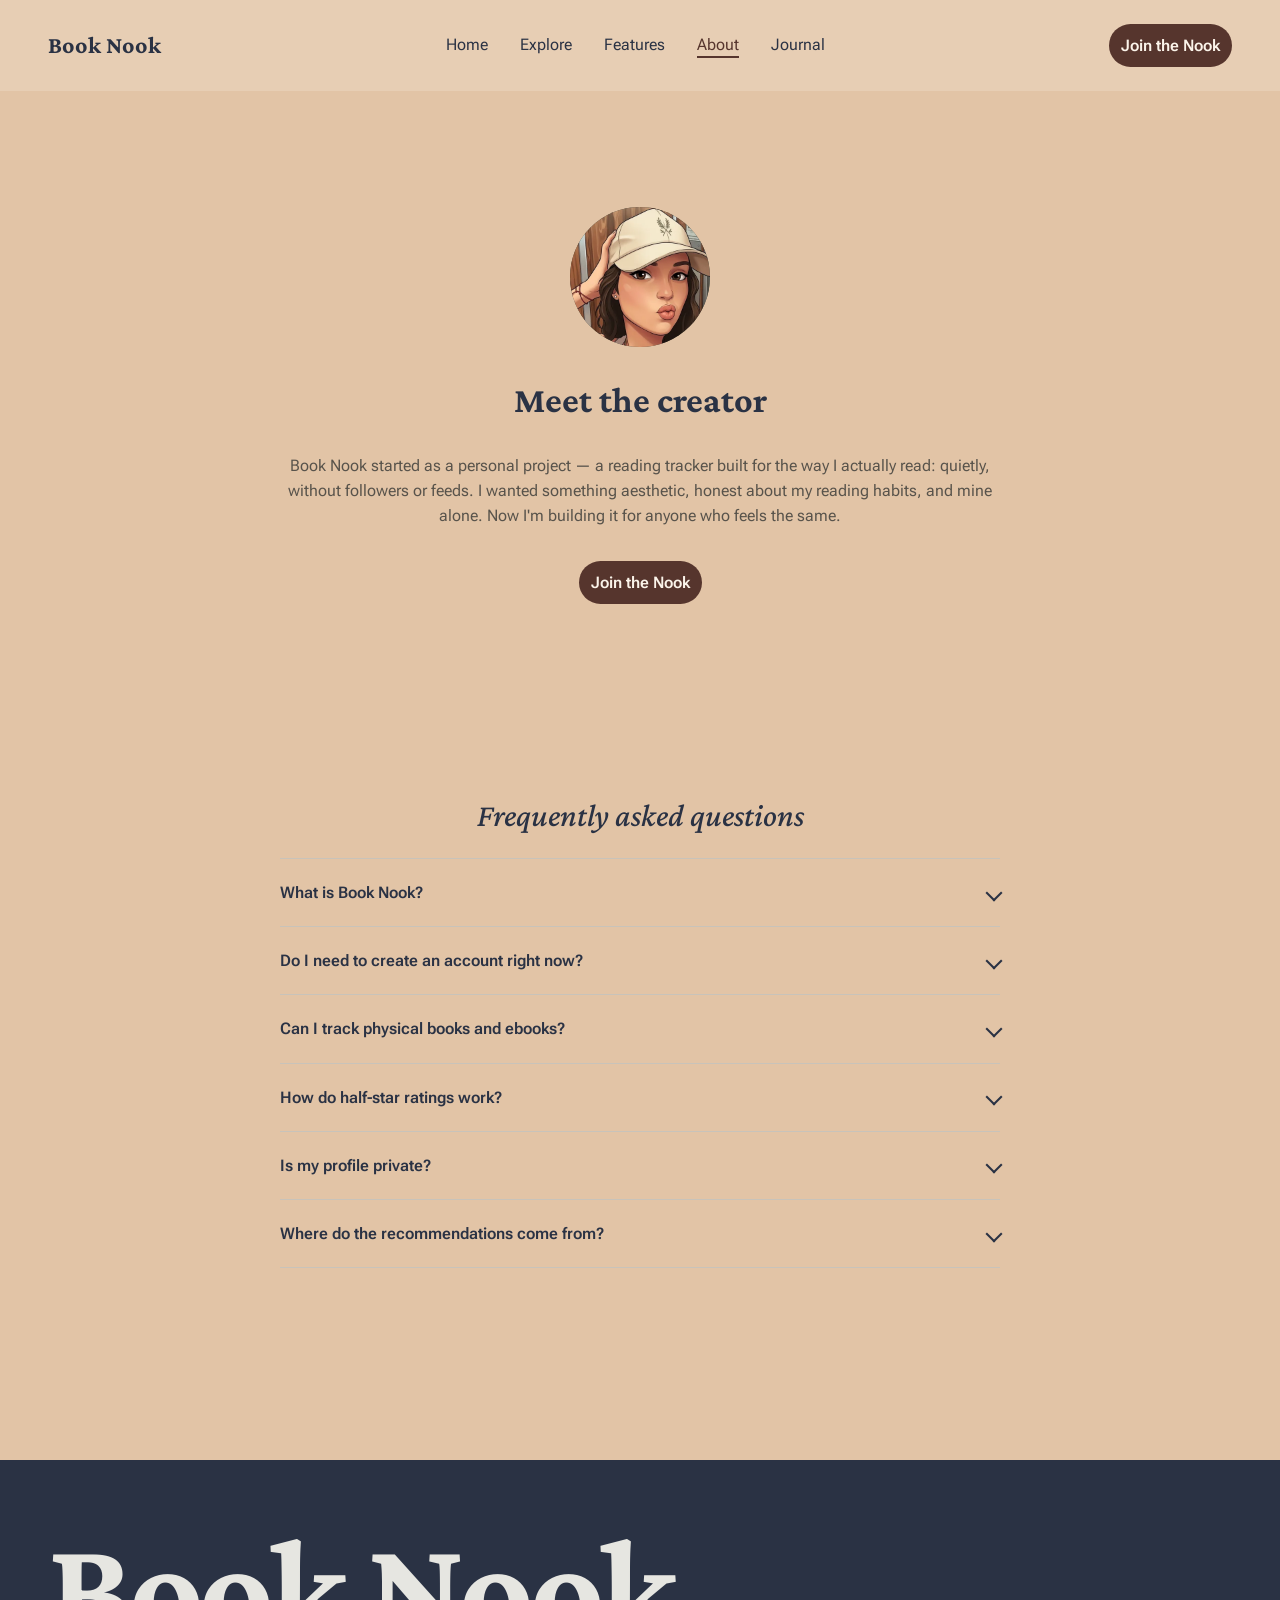
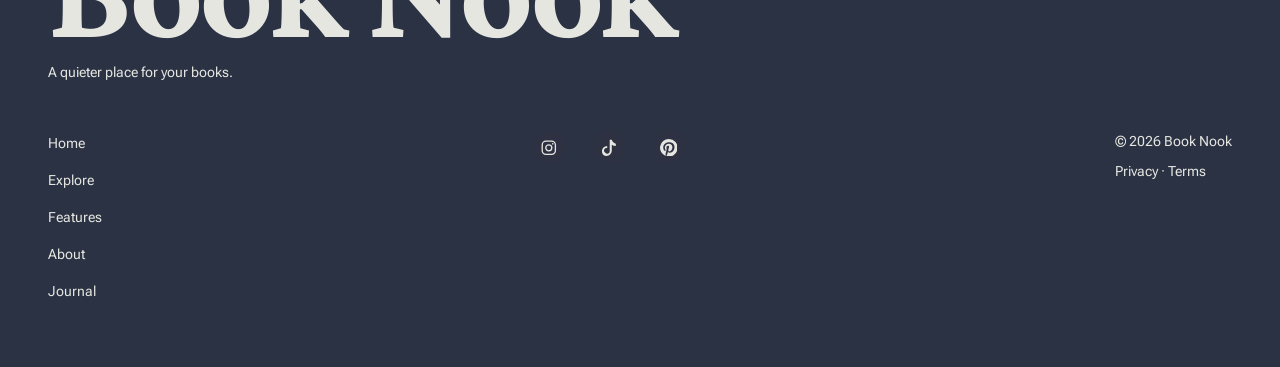
==== commit 87f13ccd: "final edits" ====
--- a/about.html
+++ b/about.html
@@ -26,7 +26,6 @@
     <link rel="stylesheet" href="css/base.css">
     <link rel="stylesheet" href="css/components.css">
     <link rel="stylesheet" href="css/layout.css">
-
 </head>
 <body>
     <svg class="sprite" xmlns="http://www.w3.org/2000/svg" aria-hidden="true" focusable="false">
--- a/css/variables.css
+++ b/css/variables.css
@@ -1,52 +1,51 @@
 :root {
   /* Book Nook color system */
   --color-dominant: #2A3244;   /* Dress Blues - text / nav / headers / thin banners */
-  --color-background: #E2C4A6; /* Apricot Illusion — page background */
-  --color-surface: #FBF4EA;    /* Bone — cards / elevated surfaces */
-  --color-accent-1: #56352D;   /* Chocolate Fondant — CTA / links / secondary+tertiary buttons */
-  --color-gold: #FFC233;       /* Gold — ratings/stars only, never on backgrounds directly */
+  --color-background: #E2C4A6; /* Apricot Illusion, page background */
+  --color-surface: #FBF4EA;    /* Bone, cards and raised surfaces */
+  --color-accent-1: #56352D;   /* Chocolate Fondant, CTA, links, secondary and tertiary buttons */
+  --color-gold: #FFC233;       /* Gold, only for rating stars, never as a background */
+
+  /* star outline, not in the locked palette: near-black so the gold reads on Bone and Apricot */
+  --color-star-outline: #0E0E0D;
 
   /* Header & footer */
-  --color-surface-20: rgba(251, 244, 234, 0.2); /* Bone @ 20% — translucent header background over the page */
-  --color-surface-15: rgba(251, 244, 234, 0.15); /* Bone @ 15% — hover tint on the Journal tab bar (light on the dark bar) */
-  --color-header-bg: #E7CEB4;                   /* Bone @ 20% over Apricot, as a solid colour: looks the same on the page, but stays readable when a dark band scrolls under the sticky header */
+  --color-surface-20: rgba(251, 244, 234, 0.2); /* Bone at 20%, translucent header background */
+  --color-surface-15: rgba(251, 244, 234, 0.15); /* Bone at 15%, hover tint on the journal tab bar */
+  --color-header-bg: #E7CEB4;                   /* Bone at 20% over Apricot as a solid colour, so a dark band under the sticky header doesn't show through */
   --color-aux8: #C8C3BA;                        /* header bottom border */
-  --color-aux10: #E6E6E1;                       /* light text + icon color, used only on the dark footer background */
+  --color-aux10: #E6E6E1;                       /* light text + icon color on dark backgrounds (footer; highlight icons in the SVG sprite) */
 
-  /* Neutrals & tints (new, for book-card / feature-block) */
-  --color-surface-60: rgba(251, 244, 234, 0.6); /* Bone @ 60% opacity */
+  /* Neutrals and tints */
+  --color-surface-60: rgba(251, 244, 234, 0.6); /* Bone at 60% */
   --color-aux4: #4A4E41;                        /* book cover placeholder */
-  --color-text-muted: #58534B;                  /* the one muted-text colour (book-card author, feature/hero/intro body copy, placeholders). 4.6:1 on Apricot, 5.96:1 on the book-card surface — replaces the old #70746B and #756F65, which were 2.88–3.73:1 */
+  --color-text-muted: #58534B;                  /* the one muted-text colour (book-card author, body copy, placeholders), 4.6:1 on Apricot and 5.96:1 on the card surface */
 
-  /* Chart colours for the Features mockups (Bone panel behind them).
-     The legend labels every segment with its name and value, so colour is
-     never the only way to read the chart. */
+  /* chart colours for the Features mockups; the legend names every segment, so colour is never the only cue */
   --color-chart-1: var(--color-dominant);
   --color-chart-2: var(--color-accent-1);
   --color-chart-3: #B5835A; /* caramel */
   --color-chart-4: #8F9BB3; /* dusty blue */
 
   /* Button system */
-  --color-primary-default: var(--color-accent-1);   /* Accent 1 100% — Primary default fill */
-  --color-accent-1-80: rgba(86, 53, 45, 0.8);        /* Accent 1 @ 80% — Primary hover fill / Tertiary hover text */
-  --color-disabled-fill: #CACCC6;                    /* aux9 — disabled fill, all variants */
-  --color-disabled-text: #938C81;                    /* aux5 — disabled text, all variants */
-  --color-primary-active: rgba(42, 50, 68, 0.8);     /* Dominant @ 80% — Primary active fill */
-  --color-secondary-active: rgba(42, 50, 68, 0.2);   /* Dominant @ 20% — Secondary active tint */
-  --color-secondary-hover: rgba(86, 53, 45, 0.1);    /* Accent 1 @ 10% — Secondary hover tint */
-  --color-secondary-disabled: #B8B4AD;               /* aux7 — Secondary disabled border; also reused for the waitlist email-input border and the confirmation ticket's dashed divider */
+  --color-primary-default: var(--color-accent-1);   /* Accent 1, primary default fill */
+  --color-accent-1-80: rgba(86, 53, 45, 0.8);        /* Accent 1 at 80%, primary hover fill and tertiary hover text */
+  --color-disabled-fill: #CACCC6;                    /* aux9, disabled fill for every variant */
+  --color-disabled-text: #938C81;                    /* aux5, disabled text for every variant */
+  --color-primary-active: rgba(42, 50, 68, 0.8);     /* Dominant at 80%, primary active fill */
+  --color-secondary-active: rgba(42, 50, 68, 0.2);   /* Dominant at 20%, secondary active tint */
+  --color-secondary-hover: rgba(86, 53, 45, 0.1);    /* Accent 1 at 10%, secondary hover tint */
+  --color-secondary-disabled: #B8B4AD;               /* aux7, secondary disabled border; also the waitlist email input border and the ticket's dashed divider */
 
-  /* Status colors (PEC 5) — checked against both Apricot (#E2C4A6) and
-     Bone (#FBF4EA), the two surfaces error/success text can appear on.
-     Both clear 4.5:1 body-text contrast. */
+  /* status colors, both clear 4.5:1 on Apricot and on Bone */
   --color-error: #8a2f1c;   /* 5.06:1 on Apricot, 7.67:1 on Bone */
   --color-success: #2f5d3a; /* 4.61:1 on Apricot, 7.00:1 on Bone */
 
-  /* Typography — Font families */
+  /* Typography: font families */
   --font-heading: 'Crimson Pro', serif;
   --font-body: 'Roboto Flex', sans-serif;
 
-  /* Typography — Font sizes (converted to rem: 16px base) */
+  /* Typography: font sizes in rem, 16px base */
   --fs-h1: 2.25rem;   /* 36px */
   --fs-h2: 2rem;      /* 32px */
   --fs-h3: 1.5rem;    /* 24px */
@@ -54,14 +53,14 @@
   --fs-body-1: 1rem;  /* 16px */
   --fs-body-2: 1rem;  /* 16px */
 
-  /* Typography — Font weights */
+  /* Typography: font weights */
   --fw-bold: 700;      /* H1, H3 */
   --fw-extrabold: 800; /* H4 */
   --fw-medium: 500;    /* H2 (italic) */
   --fw-regular: 400;   /* Body 1 */
   --fw-semibold: 600;  /* Body 2 */
 
-  /* Typography — Line heights (unitless) */
+  /* Typography: line heights, unitless */
   --lh-display: 1.2;
   --lh-body: 1.55;
 
@@ -76,24 +75,18 @@
   --space-lg-sm: 2rem;   /* 32px */
   --space-lg-offset: 2.5rem; /* 40px */
   --space-lg: 3rem;      /* 48px */
-  --space-lg-plus: 3.5rem; /* 56px */
   --space-xl-sm: 4rem;   /* 64px */
   --space-xl: 6rem;      /* 96px */
   --space-xxl: 8rem;     /* 128px */
 
-  /* Sticky header's rendered height, for scroll-margin-top on anchor targets
-     (Features page). Header's vertical padding is a constant 2x1.5rem
-     everywhere; the tallest content row is the "Join the Nook" button on
-     desktop/tablet (~88px) vs. the hamburger icon on mobile (~80px) -
-     rounded up to the larger case so mobile gets a few harmless extra px
-     of margin instead of any risk of a heading landing under the header. */
+  /* sticky header height for scroll-margin-top, rounded up to the desktop ~88px so mobile just gets a little extra */
   --header-height: 5.625rem; /* 90px */
 
-  /* Font sizes for specific use cases (not part of the heading/body scale) */
-  --fs-small: 0.875rem;  /* 14px — used in footer, queue badge */
-  --fs-micro: 0.8125rem; /* 13px — confirmation code */
+  /* extra sizes outside the heading and body scale */
+  --fs-small: 0.875rem;  /* 14px, footer and queue badge */
+  --fs-micro: 0.8125rem; /* 13px, confirmation code */
 
-  /* Editorial display sizes (Phase 5 extras) — clamp() scales with the viewport, so no breakpoint is needed */
+  /* display sizes, clamp() scales with the viewport so no breakpoint is needed */
   --fs-display: clamp(2.5rem, 8vw, 4.5rem);   /* Home hero headline: 40px on phones, 72px from ~900px up */
   --fs-wordmark: clamp(3.5rem, 14vw, 9rem);   /* oversized footer wordmark: 56px up to 144px */
 
@@ -101,23 +94,17 @@
   --shadow-card: 0 0.5rem 0.75rem rgba(0, 0, 0, 0.14); /* book-card drop shadow */
   --color-overlay-scrim: rgba(0, 0, 0, 0.2); /* mobile nav dropdown backdrop */
 
-  /* Motion — every transition reads these durations, so the
-     prefers-reduced-motion block in base.css can set them all to 0s in one place */
+  /* every transition reads these durations, so the reduced-motion block in base.css can zero them in one place */
   --duration-fast: 0.15s; /* colour / tint changes on hover and press */
   --duration-base: 0.2s;  /* small movements: chevrons, dropdowns, menu fade */
   --duration-slow: 0.25s; /* header and anchor-nav slide */
   --duration-reveal: 0.6s; /* scroll reveal, hero words, underline draw */
   --stagger-step: 0.08s;   /* delay between siblings in a staggered reveal */
 
-  /* Border radius scale — these were used throughout components.css via
-     var(--radius-*) but never actually defined here, so every one of
-     those elements was rendering with 0 border-radius (square corners)
-     instead of rounded. Values recovered from the original px scale
-     (8/10/12/16/24px) noted in the corrections checklist and confirmed
-     against the .highlights build notes (10px icon, 12px card). */
-  --radius-sm: 0.5rem;   /* 8px — book-card__cover */
-  --radius-base: 0.625rem; /* 10px — highlight icon */
-  --radius-md: 0.75rem;  /* 12px — book-card, highlight card */
-  --radius-lg: 1.5rem;   /* 24px — buttons, feature-block image, ticket */
-  --radius-pill: 999px;  /* fully rounded ends — chips, badges, tab bar (a 50% radius draws an oval on wide elements) */
+  /* border radius scale */
+  --radius-sm: 0.5rem;   /* 8px, book-card__cover */
+  --radius-base: 0.625rem; /* 10px, highlight icon */
+  --radius-md: 0.75rem;  /* 12px, book-card and highlight card */
+  --radius-lg: 1.5rem;   /* 24px, buttons, feature-block image, ticket */
+  --radius-pill: 999px;  /* fully rounded ends, 50% would draw an oval on wide elements */
 }
--- a/css/base.css
+++ b/css/base.css
@@ -1,20 +1,15 @@
-/* Smooth-scrolls to #anchor targets (Features page nav buttons) instead of
-   jumping instantly. Switched back to instant in the prefers-reduced-motion
-   block at the bottom of this file. */
+/* smooth scroll for the Features anchor buttons, instant again under reduced motion (bottom of this file) */
 html {
   scroll-behavior: smooth;
 }
 
-/* CROSS-PAGE VIEW TRANSITIONS
-   Browsers that support it (Chrome, Edge, Safari 18.2+) cross-fade between
-   pages instead of flashing white; the rest navigate normally. The header
-   gets its own name so it stays put while the page content fades. */
+/* cross-fade between pages where the browser supports it, the rest navigate normally */
 @view-transition {
   navigation: auto;
 }
 
 header {
-  view-transition-name: site-header;
+  view-transition-name: site-header; /* own name so the header stays put while the page fades */
 }
 
 ::view-transition-old(root),
@@ -28,13 +23,12 @@
   color: var(--color-surface);
 }
 
-input,
-textarea {
+input {
   caret-color: var(--color-accent-1);
 }
 
 * {
-  box-sizing: border-box; /* padding + border count INSIDE the width you set, not added on top */
+  box-sizing: border-box; /* padding and border count inside the width, not on top */
   margin: 0;
   padding: 0;
 }
@@ -50,17 +44,14 @@
   text-decoration: none;
 }
 
-/* Keyboard focus ring for every link that has no focus style of its own
-   (buttons and chips define theirs in components.css). Footer overrides the
-   colour in layout.css, because Dress Blues is invisible on the dark footer. */
+/* keyboard focus ring, the footer swaps the colour in layout.css because Dress Blues vanishes on the dark footer */
 a:focus-visible,
 button:focus-visible {
   outline: 2px solid var(--color-dominant);
   outline-offset: 3px;
 }
 
-/* <button> elements (nav__toggle, Join the Nook, mood chips,
-   book ratings) lose their native OS chrome */
+/* buttons lose the native OS look, each component restyles its own */
 button {
   font: inherit;
   color: inherit;
@@ -75,8 +66,7 @@
   display: block;
 }
 
-/* Visually hides an element while keeping it readable to screen readers —
-   used for form <label>s that Figma shows only as an input placeholder. */
+/* hidden on screen but still read by screen readers: labels, live status messages, legends */
 .sr-only {
   position: absolute;
   width: 0.0625rem;
@@ -89,9 +79,7 @@
   border: 0;
 }
 
-/* Inline SVG sprite holding every <symbol> the page uses (icons are drawn
-   with <svg><use href="#id">). Kept at 0x0 instead of display:none, because
-   gradients and clip-paths inside a display:none SVG fail to render. */
+/* SVG sprite kept at 0x0 instead of display:none, because gradients and clip-paths inside a display:none svg don't render */
 .sprite {
   position: absolute;
   width: 0;
@@ -99,33 +87,26 @@
   overflow: hidden;
 }
 
-/* BODY DEFAULTS
-   Sets the page-wide font, colors, and line
-   spacing that everything else inherits */
+/* page defaults everything else inherits */
 body {
   font-family: var(--font-body);
   background-color: var(--color-background);
   color: var(--color-dominant);
   line-height: var(--lh-body);
-  /* Column layout + full viewport height pins the footer to the bottom on
-     short pages (e.g. Waitlist Confirmation); main below takes the spare space. */
+  /* column and full height pin the footer to the bottom on short pages, main takes the spare space */
   display: flex;
   flex-direction: column;
   min-height: 100vh;
 }
 
-/* TYPE SCALE - headings
-   Crimson Pro across all headings, with each
-   level's own size/weight from variables.css */
+/* heading scale */
 h1, h2, h3, h4 {
   font-family: var(--font-heading);
   line-height: var(--lh-display);
 }
 
 h1 {
-  /* clamp() scales smoothly with viewport instead of jumping at a
-     breakpoint: 1.75rem floor on small phones, var(--fs-h1) (2.25rem)
-     ceiling from ~720px up, linear in between via 5vw. */
+  /* clamp(): 1.75rem floor on small phones, the full h1 size from ~720px up, 5vw in between */
   font-size: clamp(1.75rem, 5vw, var(--fs-h1));
   font-weight: var(--fw-bold);
 }
@@ -146,16 +127,13 @@
   font-weight: var(--fw-extrabold);
 }
 
-/* TYPE SCALE - body text  */
+/* body text scale */
 p {
   font-size: var(--fs-body-1);
   font-weight: var(--fw-regular);
 }
 
-/* REDUCED MOTION
-   People who ask their OS to reduce motion get instant state changes: every
-   transition in the site reads these duration tokens, so zeroing them here
-   covers everything without !important. */
+/* reduced motion: every transition reads these tokens, so zeroing them here covers the site without !important */
 @media (prefers-reduced-motion: reduce) {
   :root {
     --duration-fast: 0s;
--- a/css/components.css
+++ b/css/components.css
@@ -1,7 +1,4 @@
-/*
-   BUTTON SYSTEM
-   Three variants — primary, secondary, tertiary — each with 5 states:
-   default, hover, active, focus-visible, disabled */
+/* buttons: primary, secondary and tertiary, each with default, hover, active, focus-visible and disabled states */
 
 .btn {
   display: inline-flex; /* button only takes up as much horizontal space as its content needs, instead of stretching */
@@ -14,9 +11,7 @@
   font-size: var(--fs-body-2);
   font-weight: var(--fw-semibold);
   line-height: normal;
-  cursor: pointer;
   transition: background-color var(--duration-fast) ease, border-color var(--duration-fast) ease, color var(--duration-fast) ease; /* animate smoothly the state change of buttons */
-  text-decoration: none;
   white-space: nowrap;
 }
 
@@ -50,7 +45,6 @@
 }
 
 .btn--secondary {
-  background-color: transparent;
   border-color: var(--color-accent-1);
   color: var(--color-accent-1);
 }
@@ -82,10 +76,7 @@
 }
 
 .btn--tertiary {
-  background-color: transparent;
-  border-color: transparent;
   color: var(--color-accent-1);
-  text-decoration: none;
 }
 
 .btn--tertiary:hover {
@@ -111,9 +102,7 @@
   cursor: not-allowed;
 }
 
-/* BOOK CARD
-   Reused as-is on Home's Popular Books row and all three
-   Explore rows — cover, title, author, star rating. */
+/* book card, reused on the Home popular books row and all three Explore rows */
 
 .book-card {
   display: flex;
@@ -121,15 +110,13 @@
   align-items: center;
   gap: var(--space-sm);
   width: 100%;
-  max-width: 18.75rem; /* corrected 2026-09-20 — was a 200px placeholder; the real Figma Book Card is 300px (18.75rem) wide */
+  max-width: 18.75rem;
   padding: var(--space-base);
   background-color: var(--color-surface-60);
   border-radius: var(--radius-md);
   box-shadow: var(--shadow-card);
   position: relative;
-  /* Tilt (J8): main.js sets --tilt-x / --tilt-y while the pointer moves over
-     the card and removes them on leave. The transition is on the base state,
-     so the card eases back flat instead of snapping. */
+  /* main.js sets --tilt-x and --tilt-y while the pointer is over the card; the transition sits on the base state so it eases back flat instead of snapping */
   transform: perspective(60rem) rotateX(var(--tilt-x, 0deg)) rotateY(var(--tilt-y, 0deg));
   transition: transform var(--duration-fast) ease;
 }
@@ -168,7 +155,6 @@
   width: 100%;
   height: 100%;
   object-fit: cover;
-  display: block;
 }
 
 .book-card__title {
@@ -204,17 +190,12 @@
   flex-shrink: 0;
 }
 
-/* FEATURE BLOCK
-   Features page only — 4 full-width instances that alternate
-   image-left/text-right, then text-left/image-right. Markup
-   order never changes; feature-block--reverse (on blocks 2 & 4
-   in features.html) flips the visual order purely in CSS. */
+/* feature block: 4 on the Features page, alternating image sides; --reverse (blocks 2 and 4) flips the order in CSS so the markup order never changes */
 
 .feature-block {
   display: flex;
   align-items: center;
   justify-content: space-between;
-  padding: var(--space-lg);
   scroll-margin-top: var(--header-height); /* keeps the heading clear of the
     sticky header when an anchor-nav__link jump lands here */
 }
@@ -249,13 +230,7 @@
   color: var(--color-text-muted);
 }
 
-
-/* HIGHLIGHTS
-   Home only — "What makes Book Nook different" heading + 4
-   feature-card-compact cards, laid out as a 4-column grid matching
-   the live Figma feature-cards-section/feature-cards-row exactly
-   (318px cards, 24px column gap, 32px row gap, Surface@20% fill,
-   48px Accent-1 icon placeholder, 12px radius). */
+/* highlights, Home only: the "What makes Book Nook different" heading and 4 compact cards in a 4-column grid */
 
 .highlights {
   display: flex;
@@ -274,7 +249,7 @@
   color: var(--color-aux10); /* the section is a Dress Blues band (layout.css), so text is light */
   font-size: var(--fs-h3);
   font-weight: var(--fw-bold);
-  font-style: normal; /* base.css makes h2 italic + 32px by default — Figma's heading here is 24px, bold, not italic */
+  font-style: normal; /* base.css makes h2 italic by default, this heading stays upright */
   text-align: center;
 }
 
@@ -285,11 +260,7 @@
   padding: var(--space-md) 1.25rem;
   background-color: var(--color-surface-15); /* light tint on the dark band */
   border-radius: var(--radius-md);
-  min-width: 0; /* grid items default to min-width:auto, which refuses to
-                   shrink below the content's intrinsic width — with real
-                   text inside, whichever card's content is widest forces
-                   its whole column past its 1fr share, causing uneven
-                   column widths and horizontal overflow of the grid */
+  min-width: 0; /* grid items default to min-width:auto, so the widest card content would push its column past 1fr and overflow the grid */
 }
 
 .highlight__icon {
@@ -329,11 +300,7 @@
   color: var(--color-aux8);
 }
 
-/* MOOD CHIP
-   Explore page only — a filter chip that behaves like a button
-   (default / hover / focus / selected). "Cozy" carries .is-selected
-   by default to match Figma's pre-selected state; PEC5 will move that
-   class on click. */
+/* mood chip, Explore only: a filter chip that acts like a button (default, hover, focus, selected); Cozy ships with .is-selected and main.js moves it on click */
 
 .mood-chip {
   display: inline-flex;
@@ -348,7 +315,6 @@
   font-size: var(--fs-small);
   font-weight: var(--fw-semibold);
   line-height: 1.25;
-  cursor: pointer;
   transition: background-color var(--duration-fast) ease, color var(--duration-fast) ease, border-color var(--duration-fast) ease;
 }
 
@@ -374,11 +340,7 @@
   color: var(--color-surface);
 }
 
-
-/* FEATURE MOCKUPS
-   The four tiles on the Features page hold small coded "app screens"
-   instead of illustrations: a Bone panel (.mock) on the Dress Blues tile.
-   All sample content is labelled "Example" (.mock__tag). */
+/* feature mockups: small coded app screens instead of illustrations, a Bone panel (.mock) on the Dress Blues tile, all sample content tagged "Example" (.mock__tag) */
 
 .mock {
   display: flex;
@@ -413,10 +375,7 @@
   font-weight: var(--fw-semibold);
 }
 
-/* Genre donut (J3). Each segment is a circle whose dash covers --len percent
-   of the ring (pathLength is 100) starting at --start. The ring is rotated so
-   it starts at 12 o'clock. main.js adds .js-draw, then .is-drawn when the
-   panel scrolls into view, and the segments grow from 0 to their length. */
+/* genre donut: each segment's dash covers --len percent of the ring (pathLength is 100) from --start, rotated to start at 12 o'clock; main.js adds .js-draw, then .is-drawn on scroll, so the segments grow in */
 .mock__body--genre {
   display: flex;
   flex-wrap: wrap;
@@ -491,10 +450,7 @@
   font-weight: var(--fw-semibold);
 }
 
-/* Half-star rater (J2). Ten visually hidden radios (0.5 to 5) form one
-   native radio group, so arrow keys step through half stars. Every star has
-   two invisible label halves on top of it for the mouse. main.js sets --fill
-   (0 to 1) on each star; the gold star underneath is clipped to that share. */
+/* half-star rater: ten hidden radios (0.5 to 5) make one native group so arrow keys step by half stars; two invisible label halves per star catch the mouse; main.js sets --fill (0 to 1) to clip the gold star */
 .rate-book {
   display: flex;
   align-items: center;
@@ -564,7 +520,6 @@
   position: absolute;
   width: 0.0625rem;
   height: 0.0625rem;
-  margin: 0;
   opacity: 0;
   pointer-events: none;
 }
--- a/css/layout.css
+++ b/css/layout.css
@@ -1,19 +1,15 @@
-/* CONTAINER */
+/* container */
 
 .page-section { /* only ever touches top-level page sections */
-  width: 100%; /* explicit definite width — without this, the auto side margins below disable
-                  flex stretch on this item, .popular's width goes indefinite, and .book-row's
-                  grid-template-columns: repeat(auto-fill, ...) collapses to a single column */
+  width: 100%; /* definite width: the auto margins below would otherwise disable flex stretch and collapse .book-row's
+                  auto-fill grid to one column */
   max-width: 90rem;
   margin: 0 auto;
   padding: 0 var(--space-lg);
 }
 
-
-/* HOME HERO INTRO
-   Matches Figma's "hero" node — vertical stack, centered, with its own
-   breathing room since it's the first section on the page (main's 96px
-   gap only applies BETWEEN sections, not above the first one). */
+/* home hero intro, with its own top padding because main's 96px gap only applies between sections, not above the
+   first one */
 
 .intro {
   display: grid;
@@ -21,7 +17,6 @@
   align-items: center;
   gap: var(--space-lg);
   max-width: 75rem;
-  margin: 0 auto;
   padding: var(--space-xl) 0;
 }
 
@@ -33,12 +28,7 @@
   text-align: left;
 }
 
-/* HERO BOOK STACK (D1): three real covers fanned in 3D beside the headline.
-   Purely decorative (aria-hidden, empty alt). Each cover reads its own
-   rotation and offset from custom properties, so hover only swaps the
-   variables and the transition on the base state eases it back on mouseout.
-   Hidden at 1024px and below, where the hero returns to a centred column;
-   the images are loading="lazy", so a hidden stack is never downloaded. */
+/* book stack: three real covers fanned in 3D beside the headline (only for decoration) */
 .intro__stack {
   position: relative;
   height: 28rem;
@@ -46,9 +36,6 @@
 }
 
 .intro__book {
-  --x: 0rem;
-  --y: 0rem;
-  --rot: 0deg;
   --ry: 0deg;
   position: absolute;
   top: 50%;
@@ -64,7 +51,6 @@
 }
 
 .intro__book img {
-  display: block;
   width: 100%;
   height: auto;
   border-radius: var(--radius-sm);
@@ -95,7 +81,6 @@
   .intro {
     display: flex;
     flex-direction: column;
-    align-items: center;
     max-width: 60rem;
     gap: var(--space-md);
   }
@@ -110,18 +95,9 @@
   }
 }
 
-/* HOME BOOKSHELF (restored from the PEC 2 wireframe's "book spines" strip,
-   which the PEC 3 design dropped). A row of spines standing on a wooden
-   ledge: ten real titles from the catalogue, thin filler spines and a few
-   leaning books. Purely decorative, so the section is aria-hidden; the same
-   books are listed properly below and on Explore. Spine colours are Dress
-   Blues, Chocolate and Bone for the labelled ones (text passes contrast);
-   the unlabelled fillers also use the two chart tones. Gold is not used:
-   it stays reserved for ratings, as in the colour system. Each spine reads its
-   lift and lean from custom properties, so hover only swaps a variable and
-   the transition on the base state eases it back on mouseout. On narrower
-   screens the same number of spines is trimmed from both ends, so the shelf
-   stays centred and never scrolls sideways. */
+/* home bookshelf: a row of spines on a wooden ledge, decorative only so the section is aria-hidden (the same books
+   are listed below and on Explore); hover only swaps the lift and lean variables and the transition on the base state
+   eases it back; narrower screens trim spines from both ends so the shelf stays centred and never scrolls sideways */
 .shelf {
   max-width: 75rem;
   margin-top: calc(-1 * var(--space-xl)); /* cancels main's gap above, so the shelf follows the hero's own bottom padding */
@@ -139,11 +115,9 @@
 .shelf__book {
   --spine-bg: var(--color-dominant);
   --spine-fg: var(--color-surface);
-  --spine-h: 13rem;
   --lift: 0rem;
   --lean: 0deg;
   flex: none;
-  box-sizing: border-box;
   width: 3.5rem;
   height: var(--spine-h);
   padding: var(--space-sm) var(--space-xs);
@@ -180,7 +154,6 @@
 .shelf__book--tan   { --spine-bg: var(--color-chart-3); --spine-fg: var(--color-dominant); }
 .shelf__book--slate { --spine-bg: var(--color-chart-4); --spine-fg: var(--color-dominant); }
 
-.shelf__book:nth-child(4n + 1) { --spine-h: 12.5rem; }
 .shelf__book:nth-child(4n + 2) { --spine-h: 14.5rem; }
 .shelf__book:nth-child(4n + 3) { --spine-h: 13.5rem; }
 .shelf__book:nth-child(4n)     { --spine-h: 15rem; }
@@ -281,10 +254,8 @@
   color: var(--color-text-muted);
 }
 
-/* FEATURES PAGE INTRO
-   Matches Figma's "page-intro" node — same centered-stack pattern as
-   .intro, but 32px gap and top padding only (the feature blocks below
-   provide their own spacing). */
+/* features page intro, same centered stack as .intro but with top padding only, the feature blocks below bring their
+   own spacing */
 
 .features-intro {
   display: flex;
@@ -292,15 +263,12 @@
   align-items: center;
   gap: var(--space-lg-sm);
   max-width: 60rem;
-  margin: 0 auto;
   padding-top: var(--space-xl);
   text-align: center;
 }
 
-/* FEATURES ANCHOR BUTTONS
-   Matches Figma's "anchor-nav" — a row of links, not pill buttons.
-   Centered automatically because .features-intro (above) centers its
-   flex children, and this div shrinks to fit its own content width. */
+/* features anchor buttons, a row of links (not pills); centered because .features-intro centers its children and this
+   div shrinks to its content */
 
 .anchor-nav {
   display: flex;
@@ -336,35 +304,27 @@
   display: none;
 }
 
-/* Toggled by initHeaderScroll() in main.js in step with header--hidden --
-   slides the nav up to close the gap left where the header used to be,
-   instead of leaving empty space above it. Desktop widths only, since
-   the header itself never hides on mobile. */
+/* initHeaderScroll() in main.js toggles this together with header--hidden, sliding the nav up into the gap the header
+   leaves; desktop only since the header never hides on mobile */
 .anchor-nav.is-docked {
   transform: translateY(calc(-1 * var(--header-height)));
 }
 
-/* Figma sizes these links at 14px, not the button system's standard
-   16px (--fs-body-2). .anchor-nav__link is already a class directly on each
-   link (see features.html), so this targets it directly instead of the
-   .anchor-nav .btn--tertiary descendant selector — same effect,
-   lower specificity, no risk of overriding .btn--tertiary elsewhere. */
+/* 14px instead of the button system's 16px; targets the class directly, which has lower specificity than .anchor-nav
+   .btn--tertiary and can't affect other tertiary buttons */
 .anchor-nav__link {
   font-size: var(--fs-small);
 }
 
-/* Marks whichever feature-block is on screen, per initAnchorNav()'s
-   IntersectionObserver. Same filled-pill treatment as .mood-chip.is-selected
-   for a consistent "this one's active" language across the site. */
+/* the feature block on screen (initAnchorNav() IntersectionObserver), same filled pill as .mood-chip.is-selected so
+   active looks the same everywhere */
 .anchor-nav__link.is-active {
   background-color: var(--color-accent-1);
   color: var(--color-surface);
 }
 
-/* EXPLORE — MOOD-BASED BROWSE
-   Matches Figma's "mood-based-browse" node — unlike the hero/features
-   intros above, this section is left-aligned, not centered; only the
-   text inside each mood-chip button is centered (see components.css). */
+/* explore mood browse: left-aligned unlike the centered intros above, only the text inside each mood chip is centered
+   */
 
 .mood-browse {
   display: flex;
@@ -390,19 +350,15 @@
   color: var(--color-text-muted);
 }
 
-/* Result of the filter, e.g. "Showing 2 books for Cozy". Visible for everyone
-   and also announced by screen readers (aria-live in the HTML). The min-height
-   keeps the line from jumping while the text is empty. */
+/* result line, e.g. "Showing 2 books for Cozy": visible and read out by screen readers (aria-live), the min-height
+   stops it jumping while it is empty */
 .mood-browse__status {
   min-height: 1.5em;
   font-size: var(--fs-small);
   font-weight: var(--fw-semibold);
 }
 
-/* ABOUT PAGE
-   Matches Figma's "about-content" node — centered single column:
-   photo, heading, body copy, CTA — capped narrower than the hero
-   sections since this is a single block of prose, not a two-line intro. */
+/* about page: a centered single column, capped narrower than the hero sections since it is one block of prose */
 
 .meet-creator {
   display: flex;
@@ -410,14 +366,13 @@
   align-items: center;
   gap: var(--space-lg-sm);
   max-width: 45rem;
-  margin: 0 auto;
   padding: var(--space-xl) 0;
   text-align: center;
 }
 
 .meet-creator__heading {
   font-weight: var(--fw-bold);
-  font-style: normal; /* base.css makes h2 italic by default — this heading isn't */
+  font-style: normal;
 }
 
 .meet-creator__bio {
@@ -432,15 +387,13 @@
   object-fit: cover;
 }
 
-/* PRIVACY / TERMS
-   Plain single-column reading pages. */
+/* privacy and terms, plain single-column reading pages */
 
 .legal {
   display: flex;
   flex-direction: column;
   gap: var(--space-md);
   max-width: 45rem;
-  margin: 0 auto;
   padding-block: var(--space-xl);
 }
 
@@ -454,17 +407,14 @@
   color: var(--color-text-muted);
 }
 
-/* ABOUT PAGE — FAQ
-   Single-open accordion under the creator bio. Left-aligned unlike
-   .meet-creator above it, since this is a list of Q&A pairs, not a
-   centered block of prose. */
+/* about page FAQ, a single-open accordion; left-aligned unlike .meet-creator above, since it is a list of Q&A pairs
+   and not a block of prose */
 
 .faq {
   display: flex;
   flex-direction: column;
   gap: var(--space-md);
   max-width: 45rem;
-  margin: 0 auto;
   padding: 0 0 var(--space-xxl);
 }
 
@@ -498,9 +448,8 @@
   isolation: isolate; /* keeps the tint below behind the text without leaving the row */
 }
 
-/* Hover / press tint: a pseudo-element that bleeds past the row's sides, so
-   the tint looks like a pill without adding padding (which would shift the
-   text out of line with the heading). Only its opacity animates. */
+/* hover and press tint: a pseudo-element that bleeds past the row's sides so it looks like a pill without padding,
+   which would shift the text out of line with the heading; only its opacity animates */
 .faq__question::before {
   content: '';
   position: absolute;
@@ -540,10 +489,8 @@
   transform: rotate(-135deg); /* open: chevron pointing up */
 }
 
-/* Smooth open/close: the answer is a one-cell grid whose row animates from
-   0fr to 1fr, so the height eases without JS measuring anything. Closed
-   answers use visibility:hidden (not display:none), which keeps them out of
-   the tab order and away from screen readers but still lets the row animate. */
+/* the answer is a one-cell grid whose row animates 0fr to 1fr, so the height eases without JS measuring; closed uses
+   visibility:hidden, not display:none, to stay out of the tab order and away from screen readers but still animate */
 .faq__answer {
   display: grid;
   grid-template-rows: 0fr;
@@ -566,8 +513,7 @@
   padding-bottom: var(--space-md);
 }
 
-/* WAITLIST — SIGN-UP
-   Matches Figma's "waitlist-hero" node. */
+/* waitlist sign-up */
 
 .signup__panel {
   display: flex;
@@ -575,7 +521,6 @@
   align-items: center;
   gap: var(--space-md);
   max-width: 45rem;
-  margin: 0 auto;
   padding: var(--space-xxl) 0;
   text-align: center;
 }
@@ -649,10 +594,8 @@
   display: none;
 }
 
-/* WAITLIST — CONFIRMATION
-   Matches Figma's "ticket-panel" node. Currently a second section on the
-   same page as sign-up (see design decision logged 2026-09-21) — PEC5
-   will toggle which of the two is visible via JS, no page navigation. */
+/* waitlist confirmation: a second section on the same page as sign-up, JS toggles [hidden] so there is no page
+   navigation */
 
 .confirmation-panel {
   display: flex;
@@ -660,11 +603,8 @@
   padding: var(--space-xl) 0;
 }
 
-/* [hidden] on its own loses to the .confirmation-panel display:flex rule
-   above — same specificity, and author CSS always beats the browser's
-   built-in [hidden] { display: none } rule in a tie. Combining the
-   attribute with the class (.confirmation-panel[hidden]) makes this
-   selector more specific, so it wins and actually hides the section. */
+/* [hidden] alone loses to the .confirmation-panel display:flex above (same specificity, and author CSS beats the
+   browser's [hidden] rule), so the class plus attribute selector is more specific and actually hides it */
 .confirmation-panel[hidden] {
   display: none;
 }
@@ -702,10 +642,8 @@
   font-weight: var(--fw-semibold);
 }
 
-/* Ticket "print" (J7): main.js adds .is-printing once, right after sign-up.
-   The ticket is revealed top to bottom with clip-path while it slides down
-   into place, like a receipt coming out of a printer. fill-mode "backwards"
-   means nothing is left over when the animation ends. */
+/* ticket "print": main.js adds .is-printing once, right after sign-up; clip-path reveals the ticket top to bottom
+   while it slides down, like a receipt from a printer, and fill-mode backwards leaves nothing behind when it ends */
 .ticket.is-printing {
   animation: ticket-print calc(var(--duration-reveal) * 2) cubic-bezier(0.2, 0.7, 0.2, 1) backwards;
 }
@@ -738,9 +676,7 @@
   color: var(--color-text-muted);
 }
 
-
-/* HEADER
-   Translucent, blurred bar */
+/* header, translucent blurred bar */
 
 header {
   position: sticky;
@@ -751,7 +687,6 @@
   background-color: var(--color-header-bg);
   backdrop-filter: blur(0.33125rem);
   -webkit-backdrop-filter: blur(0.33125rem); /* Safari requires the prefixed version */
-  /*border-bottom: 1px solid var(--color-aux8);*/
 }
 
 /* Toggled by initHeaderScroll() in main.js, desktop widths only. */
@@ -836,8 +771,7 @@
   color: var(--color-accent-1);
 }
 
-/* FOOTER
-   Dark 4-column bar: about/tagline — nav links — social — legal */
+/* footer, dark 4-column bar: about and tagline, nav links, social, legal */
 
 footer {
   padding: var(--space-xl-sm) var(--space-lg);
@@ -845,10 +779,8 @@
   color: var(--color-aux10);
 }
 
-/* Background spans full width (footer above); this inner wrapper caps
-   and centers the actual content at 90rem, matching main > section and
-   header nav so footer columns align with the page content above them
-   on screens wider than 1440px. */
+/* the footer background is full width, this inner wrapper caps the content at 90rem like main > section and header
+   nav so the columns line up on screens wider than 1440px */
 .footer__inner {
   display: flex;
   align-items: flex-start;
@@ -953,19 +885,11 @@
   height: 1.1rem;
 }
 
-/* ==========================================================================
-   SECTION RHYTHM
-   96px of vertical breathing room between every top-level section on the
-   page — matches the consistent gap Figma uses between Explore's
-   mood-based-browse / recent-releases / popular-shelves / user-shelves-cta,
-   and between Home's feature-cards-section / popular-books-section. */
-
-/* FULL-BLEED COLOUR BANDS
-   Two sections get a background that runs edge to edge while their content
-   stays inside the 90rem container: the box-shadow paints the colour 100vmax
-   past both sides, and clip-path trims it back to the section's own height.
-   The transparent border is the band's vertical padding (the .page-section
-   padding shorthand would otherwise override padding-block). */
+/* section rhythm: 96px of vertical space between every top-level section on the page */
+
+/* full-bleed bands: the box-shadow paints the colour 100vmax past both sides and clip-path trims it to the section
+   height; the transparent border is the vertical padding, because the .page-section padding shorthand would override
+   padding-block */
 .highlights,
 .popular-shelves {
   border-block: var(--band-padding) solid transparent;
@@ -991,32 +915,21 @@
   padding-block: var(--space-sm-plus) var(--space-xl-sm);
 }
 
-/* ==========================================================================
-   EXPLORE / BOOK GRID
-   Turns .book-row (Home's "Popular right now" row + all three Explore
-   rows) into a responsive grid instead of a fixed layout. Cards are
-   300px wide with 48px gaps, matching Figma's Book Row exactly — at
-   the 1440px reference width that's 4 columns (4×300 + 3×48 = 1344px,
-   the full container width). On narrower screens columns drop to 3,
-   2, then 1 automatically — no media queries needed. */
+/* book grid: .book-row (Home's "Popular right now" row and all three Explore rows) is an auto-fill grid of 300px
+   cards, 4 columns at 1440px then 3, 2 and 1 with no media queries */
 
 .book-row {
   --book-row-gap: var(--space-lg);
   display: grid;
-  width: 100%; /* explicit definite width — .mood-browse is display:flex with
-                  align-items: flex-start, which shrink-wraps children instead of
-                  stretching them; without this, .book-row has no definite width and
-                  grid-template-columns: repeat(auto-fill, ...) collapses to 1 column,
-                  same root cause as the main > section fix above but for a flex parent
-                  instead of a margin:auto block parent. */
+  width: 100%; /* definite width: .mood-browse is a flex parent with align-items: flex-start, which shrink-wraps its
+                  children, so without this the auto-fill grid collapses to one column (same cause as the
+                  .page-section fix above) */
   grid-template-columns: repeat(auto-fill, minmax(18.75rem, 1fr));
   gap: var(--book-row-gap);
 }
 
-/* Shelf ledge: a wooden strip under the last row of covers. It is a grid
-   item on its own row, pulled up with a negative margin so the cards look
-   like they stand on it. Decorative, so it has no content. Hidden on phones
-   and small tablets, where the cards stack into several short rows. */
+/* shelf ledge: a decorative wooden strip under the last row, pulled up with a negative margin so the cards look like
+   they stand on it; hidden on phones and small tablets where the cards stack into short rows */
 .book-row::after {
   content: '';
   grid-column: 1 / -1;
@@ -1028,37 +941,28 @@
   transition: opacity var(--duration-reveal) ease;
 }
 
-/* EXPLORE — RECENT RELEASES / POPULAR SHELVES
-   Heading + book-row pattern, reused identically on Home's "Popular
-   right now" section below. 24px gap between heading and row —
-   corrected 2026-09-27 against the live Figma file (node 117:600/699):
-   96px is the gap BETWEEN these sections (already handled by main's
-   own 96px gap), not the internal heading-to-row spacing, which
-   measures ~24px in Figma — same value .mood-browse already used. */
+/* explore recent releases and popular shelves, the same heading + book-row pattern as Home's "Popular right now";
+   24px between heading and row (the 96px is the gap between sections, handled by main) */
 
 .recent-releases,
 .popular-shelves,
 .popular {
   display: flex;
   flex-direction: column;
-  gap: var(--space-md); /* 24px */
-}
-
-/* EXPLORE — BUILD YOUR OWN SHELVES CTA
-   Centered heading + paragraph + button, 20px gap, per Figma
-   (Nicolle, 2026-09-26). */
+  gap: var(--space-md);
+}
+
+/* explore "build your own shelves" call to action: centered heading, paragraph and button with a 20px gap */
 
 .user-shelves-cta {
   display: flex;
   flex-direction: column;
   align-items: center;
-  gap: var(--space-sm-plus); /* 20px */
+  gap: var(--space-sm-plus);
   text-align: center;
 }
 
-/* FEATURES — BOTTOM CTA
-   Button centered in the section, 240px side padding, per Figma
-   (Nicolle, 2026-09-26). */
+/* features bottom call to action: button centered in the section, 240px side padding */
 
 .features-cta {
   display: flex;
@@ -1066,13 +970,10 @@
   align-items: center;
   gap: var(--space-md);
   text-align: center;
-  padding: 0 15rem; /* 240px */
-}
-
-/* JOURNAL
-   Blog-style listing -- heading, category filter, and a responsive grid
-   of post cards. Structurally mirrors Explore's mood-based-browse
-   section (heading, filter row, card grid). */
+  padding: 0 15rem;
+}
+
+/* journal: blog-style listing with the same structure as Explore's mood browse (heading, filter row, card grid) */
 
 .journal {
   display: flex;
@@ -1082,10 +983,8 @@
   padding-top: var(--space-xl);
 }
 
-/* Single rounded bar with the active tab as a light pill inside it,
-   per Nicolle's reference (2026-09-28) -- not individual chip buttons
-   like .mood-chip. Centered independently of .journal's own
-   left-aligned heading. */
+/* a single rounded bar with the active tab as a light pill inside it, not separate chips like .mood-chip; centered on
+   its own while the .journal heading stays left-aligned */
 .category-tabs {
   display: inline-flex;
   align-self: center;
@@ -1095,20 +994,17 @@
   border-radius: var(--radius-pill);
   max-width: 100%; /* inline-flex otherwise sizes to its content and ignores
     the container, which is what pushed the page wide on narrow screens */
-  overflow-x: auto; /* the bar itself scrolls sideways once its 5 tabs don't
-    fit, instead of the whole page -- same pattern as category pills on
-    Instagram/YouTube; keeps the reference's single-row pill shape intact
-    at every width, per Nicolle's decision (2026-09-28) */
+  overflow-x: auto; /* the bar scrolls sideways when its 5 tabs don't fit, instead of the page, so the single-row pill
+                       shape holds at every width */
   -webkit-overflow-scrolling: touch;
   position: relative; /* anchors the sliding pill (::before) */
   scrollbar-width: thin; /* slim scrollbar in a Bone tint instead of the default grey bar */
   scrollbar-color: var(--color-surface-60) transparent;
 }
 
-/* Sliding pill (J6): once main.js has measured the selected tab it adds
-   .has-pill and sets --pill-x / --pill-width on the bar. The pill slides
-   between tabs; the selected tab itself goes transparent so the pill shows.
-   Without JS the old per-tab pill (.is-selected) still works. */
+/* sliding pill: once main.js has measured the selected tab it adds .has-pill and sets --pill-x and --pill-width on
+   the bar; the selected tab goes transparent so the pill shows, and without JS the per-tab pill (.is-selected) still
+   works */
 .category-tabs.has-pill::before {
   content: '';
   position: absolute;
@@ -1136,13 +1032,10 @@
   white-space: nowrap;
   padding: 0.625rem 1.125rem;
   border-radius: var(--radius-pill);
-  border: none;
-  background-color: transparent;
   color: var(--color-surface);
   font-family: var(--font-body);
   font-size: var(--fs-small);
   font-weight: var(--fw-semibold);
-  cursor: pointer;
   transition: background-color var(--duration-fast) ease, color var(--duration-fast) ease, transform var(--duration-fast) ease;
 }
 
@@ -1171,13 +1064,9 @@
 
 .post-grid__list {
   display: grid;
-  width: 100%; /* same auto-fill-collapse fix .book-row needed -- .journal is a flex parent with align-items: flex-start */
-  /* min(18.75rem, 100%) instead of a bare 18.75rem -- self-adapts on narrow
-     screens without a breakpoint override: once 100% of the available width
-     is less than 300px, the column just becomes full-width (one post-card
-     per row) instead of forcing a 300px-minimum track that overflows.
-     Unlike .book-row's 320px fix, this reads as one column rather than two
-     narrow ones, since post-card is text content, not a book cover. */
+  width: 100%; /* same auto-fill collapse fix as .book-row: .journal is a flex parent with align-items: flex-start */
+  /* min(18.75rem, 100%) instead of a bare 18.75rem so narrow screens need no breakpoint: under 300px the column just
+     goes full width (one post card per row) instead of a 300px track that overflows */
   grid-template-columns: repeat(auto-fill, minmax(min(18.75rem, 100%), 1fr));
   gap: var(--space-lg);
 }
@@ -1199,14 +1088,9 @@
   gap: var(--space-xs);
 }
 
-/* FILTER MODIFIERS
-   Explore's mood filter and Journal's category filter use the container
-   pattern: main.js puts ONE class on the grid (e.g. .book-row--mood-cozy)
-   and these rules hide every card whose data attribute doesn't contain that
-   word. [data-moods~="cozy"] matches one whole word inside the space-separated
-   list, so "cozy heartfelt" matches both cozy and heartfelt. display:none
-   also removes hidden cards from the accessibility tree. With no modifier
-   class on the grid, nothing matches and every card shows. */
+/* filter modifiers: main.js puts one class on the grid (e.g. .book-row--mood-cozy) and these rules hide the cards
+   whose data attribute lacks that word ([data-moods~="cozy"] matches one whole word in the list); display:none also
+   removes them from the accessibility tree, and with no class on the grid every card shows */
 
 .book-row--mood-cozy .book-card:not([data-moods~="cozy"]),
 .book-row--mood-thrilling .book-card:not([data-moods~="thrilling"]),
@@ -1246,7 +1130,7 @@
   color: var(--color-text-muted);
 }
 
-/* HAMBURGER MENU & MOBILE NAVIGATION */
+/* hamburger menu and mobile navigation */
 
 .nav__toggle {
   display: none;
@@ -1254,10 +1138,6 @@
   justify-content: center;
   width: 2rem;
   height: 2rem;
-  cursor: pointer;
-  padding: 0;
-  border: none;
-  background-color: transparent;
   color: var(--color-dominant);
   transition: color var(--duration-fast) ease, opacity var(--duration-fast) ease;
 }
@@ -1297,16 +1177,11 @@
   visibility: visible;
 }
 
-/* ==========================================================================
-   MOTION EXTRAS (Phase 5)
-   Only opacity, transform / translate and SVG strokes animate. Durations
-   come from the tokens in variables.css, which base.css zeroes for
-   prefers-reduced-motion.
-   ========================================================================== */
-
-/* HERO HEADLINE (J10): main.js wraps each word in .intro__word. The words
-   rise into place one after another; opacity starts at 0.25, not 0, so the
-   headline text is painted from the first frame (keeps Lighthouse LCP fast). */
+/* motion extras: only opacity, transform/translate and SVG strokes animate, with durations from the tokens that
+   base.css zeroes under reduced motion */
+
+/* hero headline: main.js wraps each word in .intro__word and the words rise in one after another; opacity starts at
+   0.25, not 0, so the text is painted from the first frame (keeps LCP fast) */
 .intro__word {
   display: inline-block;
   animation: word-rise var(--duration-reveal) ease both;
@@ -1337,7 +1212,6 @@
   left: 0;
   bottom: -0.12em;
   width: 100%;
-  height: auto;
   overflow: visible;
   pointer-events: none;
 }
@@ -1358,11 +1232,9 @@
   }
 }
 
-/* SCROLL REVEAL (J1): below-the-fold sections get .reveal from main.js, and
-   each of their children .reveal-item with an --i index for the stagger.
-   One class on the section (.is-revealed) starts every child's transition.
-   main.js removes both classes afterwards so cards go back to their own
-   hover/tilt transitions. */
+/* scroll reveal: main.js gives below-the-fold sections .reveal and their children .reveal-item with an --i index for
+   the stagger; .is-revealed on the section starts every child's transition, then main.js removes both classes so
+   cards go back to their own hover and tilt transitions */
 .reveal-item {
   opacity: 0;
   translate: 0 1.5rem;
@@ -1396,57 +1268,51 @@
   }
 }
 
-/* ========================================================================== */
-/* RESPONSIVE MEDIA QUERIES — DESKTOP-FIRST                                    */
-/* The base styles above are the desktop layout; each query below overrides   */
-/* them as the screen gets narrower (max-width). Blocks run widest to         */
-/* narrowest: base (1025+) → 769–1024 → ≤768 → ≤480, so the narrowest match wins. */
-/* ========================================================================== */
-
-/* DESKTOP (1025px+) uses the base styles above as they are: 4-column
-   highlights, 300px book-card tracks. No query needed. */
-
-/* TABLETS & SMALL DESKTOPS (769px - 1024px) */
+/* responsive, desktop-first: the base styles above are the desktop layout and each query below overrides them as the
+   screen narrows (max-width), widest to narrowest, so the narrowest match wins */
+
+/* desktop (1025px and up) needs no query, it uses the base styles above */
+
+/* tablets and small desktops (769px to 1024px) */
 @media (min-width: 769px) and (max-width: 1024px) {
   .highlights__list {
     grid-template-columns: repeat(2, 1fr);
   }
-  
+
   .book-row {
     grid-template-columns: repeat(auto-fit, minmax(10rem, 1fr));
   }
-  
+
   .book-card {
     max-width: 10rem;
   }
-  
-  /* Nav collision fix: logo + 5 links + CTA is ~660px of content against
-     ~673px available at 769px (header padding 48px each side) — a ~13px
-     margin that breaks under real font rendering. Tighten padding + gap. */
+
+  /* nav collision fix: logo, 5 links and the CTA need ~660px against ~673px available at 769px, a ~13px margin that
+     breaks under real font rendering, so tighten padding and gap */
   header {
-    padding: var(--space-md) var(--space-lg-sm); /* 24px top/bottom, 32px sides (was 48px) */
-  }
-  
+    padding: var(--space-md) var(--space-lg-sm);
+  }
+
   .nav__links {
-    gap: var(--space-md); /* 24px (was 32px) */
-    font-size: var(--fs-small); /* 14px (was 16px) */
-  }
-  
+    gap: var(--space-md);
+    font-size: var(--fs-small);
+  }
+
   .header__logo {
-    font-size: 1.25rem; /* 20px (was 24px) */
-  }
-}
-
-/* PHONES & SMALL TABLETS (≤768px) */
+    font-size: 1.25rem;
+  }
+}
+
+/* phones and small tablets (up to 768px) */
 @media (max-width: 768px) {
   .page-section {
     padding: 0 var(--space-lg-sm);
   }
-  
+
   header {
     padding: var(--space-md) var(--space-lg-sm);
   }
-  
+
   .header__cta {
     display: none;
   }
@@ -1454,21 +1320,13 @@
   .nav__cta {
     display: list-item;
   }
-  
+
   .nav__toggle {
     display: flex;
   }
-  
-  /* .features-cta's 240px side padding (desktop/Figma spec) would overflow badly
-     on mobile — 480px of padding alone exceeds most phone viewports.
-     Fall back to the same padding used by main > section elsewhere. */
-  .features-cta {
-    padding: 0 var(--space-lg-sm);
-  }
-  
-  /* FEATURES ANCHOR NAV — collapses to one slim bar on phones.
-     The four links become a dropdown, opened by the toggle button, so the
-     sticky bar no longer covers the feature blocks underneath. */
+
+  /* features anchor nav collapses to one slim bar on phones: the links become a dropdown opened by the toggle button,
+     so the sticky bar stops covering the feature blocks */
   .anchor-nav {
     top: 5rem; /* the phone header is 80px tall, not the desktop 90px, so no gap shows above the bar */
     padding-block: var(--space-xs);
@@ -1547,9 +1405,8 @@
   }
 
   .nav__links {
-    /* Closed state is invisible, not display:none, so opening can fade and
-       slide instead of snapping. visibility:hidden also keeps the closed
-       links out of the tab order. */
+    /* closed is invisible, not display:none, so opening can fade and slide instead of snapping; visibility:hidden
+       also keeps the closed links out of the tab order */
     opacity: 0;
     visibility: hidden;
     transform: translateY(-0.5rem);
@@ -1569,18 +1426,14 @@
     z-index: 99;
   }
 
-  /* No !important: JS toggles body.is-nav-open, and this selector's higher
-     specificity (1 element + 2 classes = 0,2,1) beats the plain ".nav__links"
-     rule above (0,1,0) on its own, so it wins whenever body has the class —
-     no !important needed, and it still loses to nothing else in this file
-     since nav__links is only styled here and in the desktop (non-media) rule,
-     which this media query already outranks by being more specific+later. */
+  /* JS toggles body.is-nav-open; this selector (0,2,1) beats the plain .nav__links rule (0,1,0) on specificity alone,
+     so no !important is needed */
   body.is-nav-open .nav__links {
     opacity: 1;
     visibility: visible;
     transform: none;
   }
-  
+
   .book-row {
     --book-row-gap: var(--space-lg-sm);
     grid-template-columns: repeat(auto-fill, minmax(9rem, 1fr));
@@ -1594,121 +1447,113 @@
   .popular-shelves {
     --band-padding: var(--space-lg);
   }
-  
+
   /* Cards fill their grid track instead of sitting at a fixed width, so
      there is no empty strip on the right. */
   .book-card {
     max-width: none;
   }
-  
+
   .book-card__rating {
     --star-size: 1rem;
   }
-  
+
   .book-card__title {
     font-size: 0.875rem;
   }
-  
-  .book-card__author {
-    font-size: 0.875rem; /* 14px, not 12px */
-  }
-  
+
   .highlights__list {
     grid-template-columns: repeat(2, 1fr);
     gap: var(--space-md);
   }
-  
+
   .feature-block,
   .feature-block--reverse {
     flex-direction: column;
     gap: var(--space-md);
     padding: var(--space-md);
   }
-  
+
   .feature-block__media {
-    height: auto;
     width: 100%;
     padding: var(--space-base);
   }
-  
+
   footer {
     padding: var(--space-lg-sm);
   }
-  
+
   .footer__inner {
-    flex-wrap: wrap;
     gap: var(--space-lg);
   }
-  
+
   .footer__links,
   .footer__social {
     flex-direction: row;
   }
-  
+
   .signup__form {
     flex-direction: column;
     gap: var(--space-md);
   }
-  
+
   .signup__input {
     width: 100%;
     max-width: 20rem;
   }
-  
+
   .signup__submit {
     width: 100%;
     max-width: 20rem;
   }
-  
+
   .ticket {
     width: 100%;
     max-width: 30rem;
     padding: var(--space-lg-sm);
   }
-  
+
   .intro,
   .features-intro,
   .meet-creator,
   .signup__panel {
     padding: var(--space-lg) var(--space-md);
   }
-  
+
   main {
     gap: var(--space-lg);
     padding-block: var(--space-md);
   }
 }
 
-/* EXTRA SMALL PHONES (≤480px)
-   Last on purpose: on a phone both this block and the 768px block match,
-   and the later one wins. */
+/* extra small phones (up to 480px), last on purpose: on a phone this block and the 768px one both match and the later
+   one wins */
 @media (max-width: 480px) {
   .page-section {
     padding: 0 var(--space-md);
   }
-  
+
   header {
-    padding: var(--space-md) var(--space-md);
-  }
-  
+    padding: var(--space-md);
+  }
+
   .header__logo {
     font-size: 1.125rem;
     line-height: 1.3;
   }
-  
+
   main {
     gap: var(--space-md);
     padding-block: var(--space-sm) var(--space-md);
   }
-  
+
   .book-row {
-    /* 7.5rem (120px) + 0.75rem (12px) gap: 2*120+12=252px fits inside the
-       272px available at 320px (320 - 48px section padding), and 1fr hands
-       the spare width back to the two cards. */
+    /* 7.5rem (120px) tracks + 12px gap: 2*120+12=252px fits the 272px available at 320px (320 minus 48px section
+       padding), and 1fr hands the spare width back to the two cards */
     --book-row-gap: var(--space-sm);
     grid-template-columns: repeat(auto-fill, minmax(7.5rem, 1fr));
   }
-  
+
   .highlights__list {
     grid-template-columns: 1fr;
   }
@@ -1725,11 +1570,11 @@
   .rater {
     --rater-star: 1.875rem;
   }
-  
+
   footer {
     padding: var(--space-md);
   }
-  
+
   .footer__inner {
     flex-direction: column;
     gap: var(--space-md);
@@ -1738,15 +1583,15 @@
   .footer__about {
     flex-basis: auto; /* in a column, 100% would mean height */
   }
-  
+
   .signup__form {
     align-items: stretch;
   }
-  
+
   .ticket {
     padding: var(--space-md);
   }
-  
+
   .intro,
   .features-intro,
   .meet-creator,
